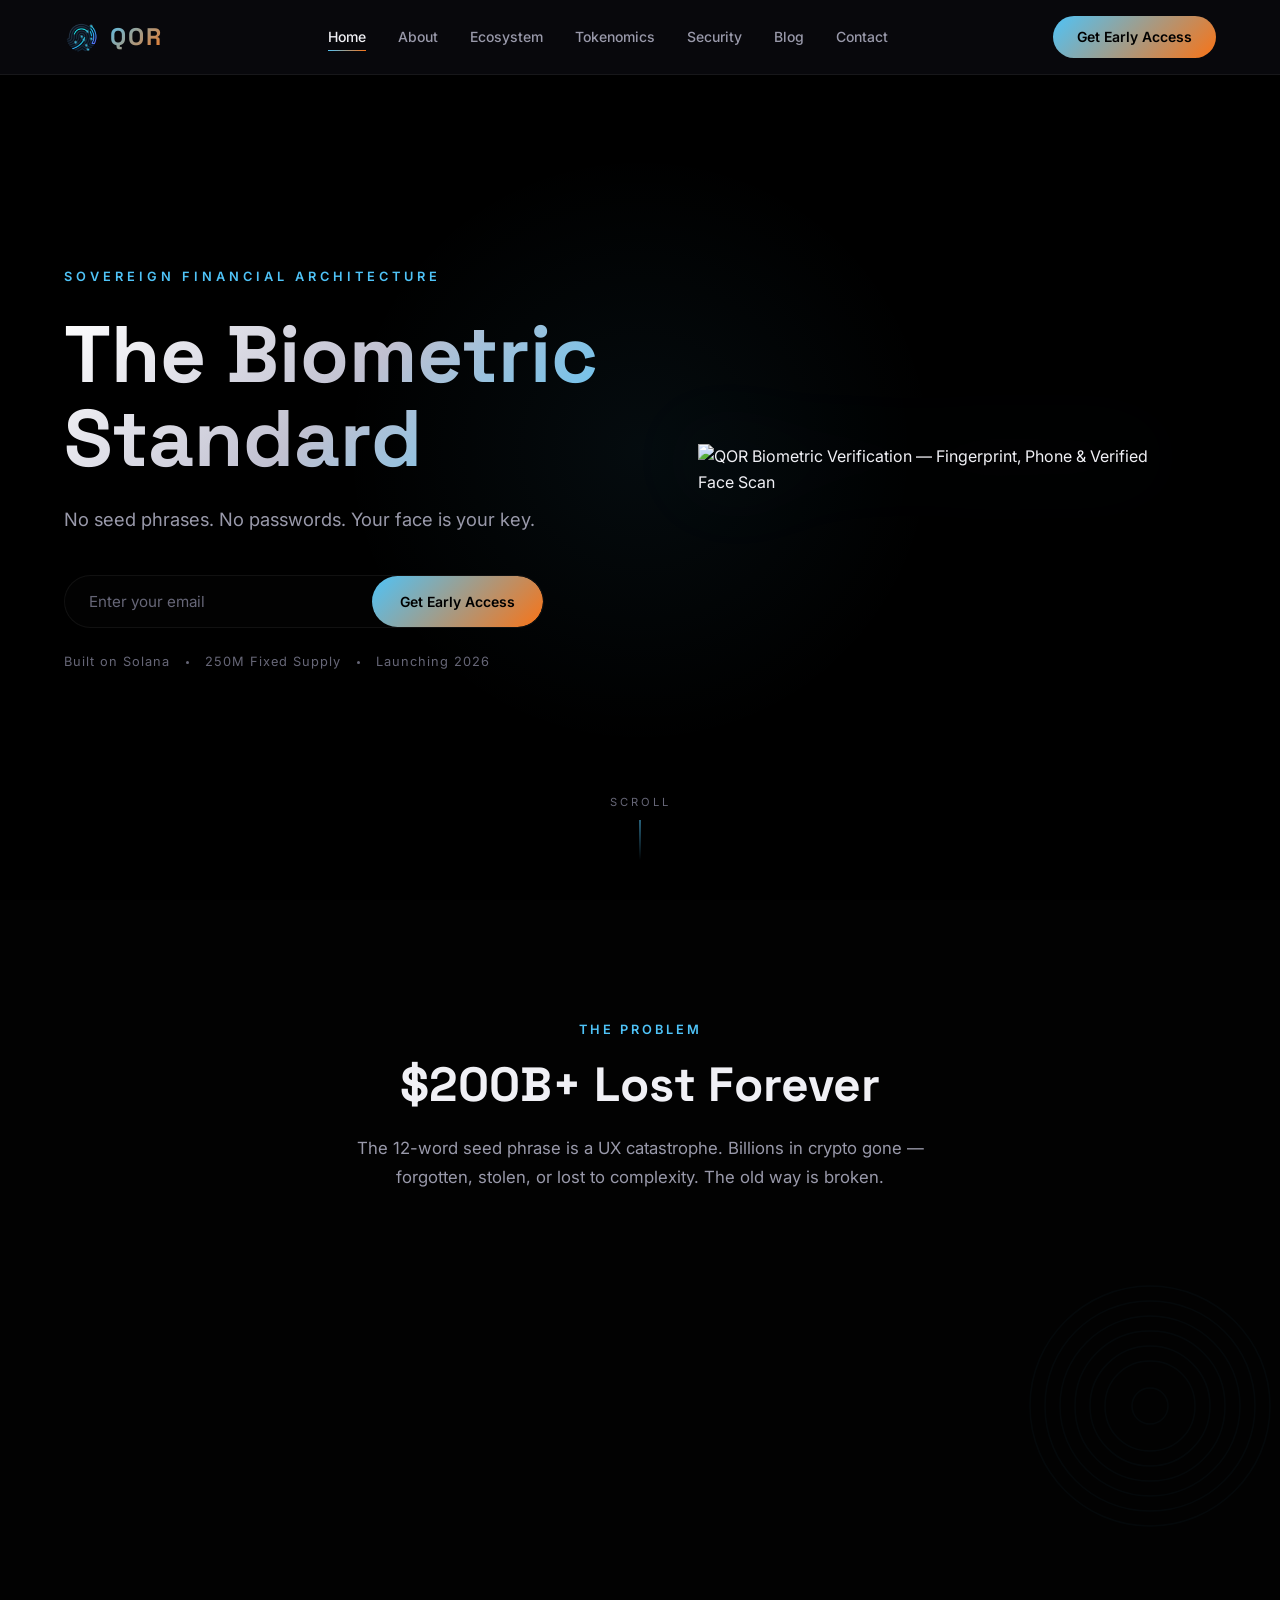
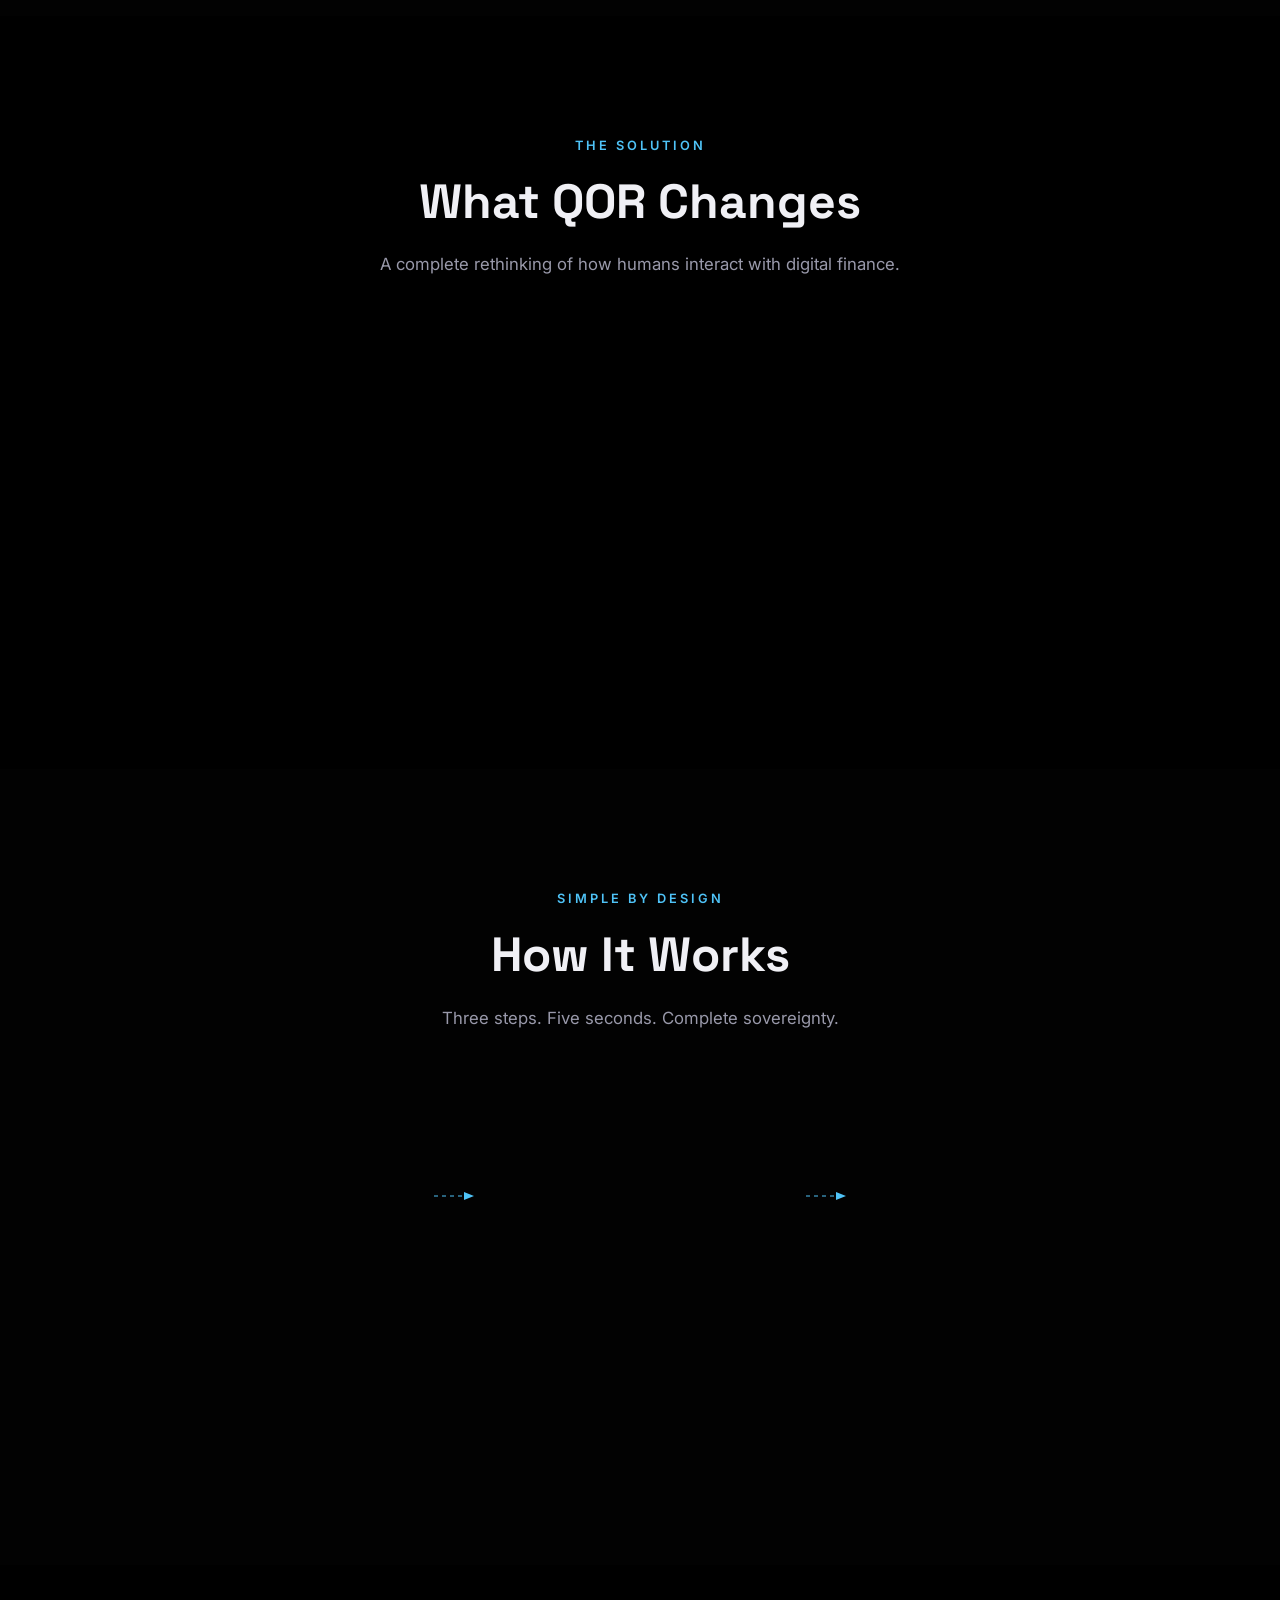
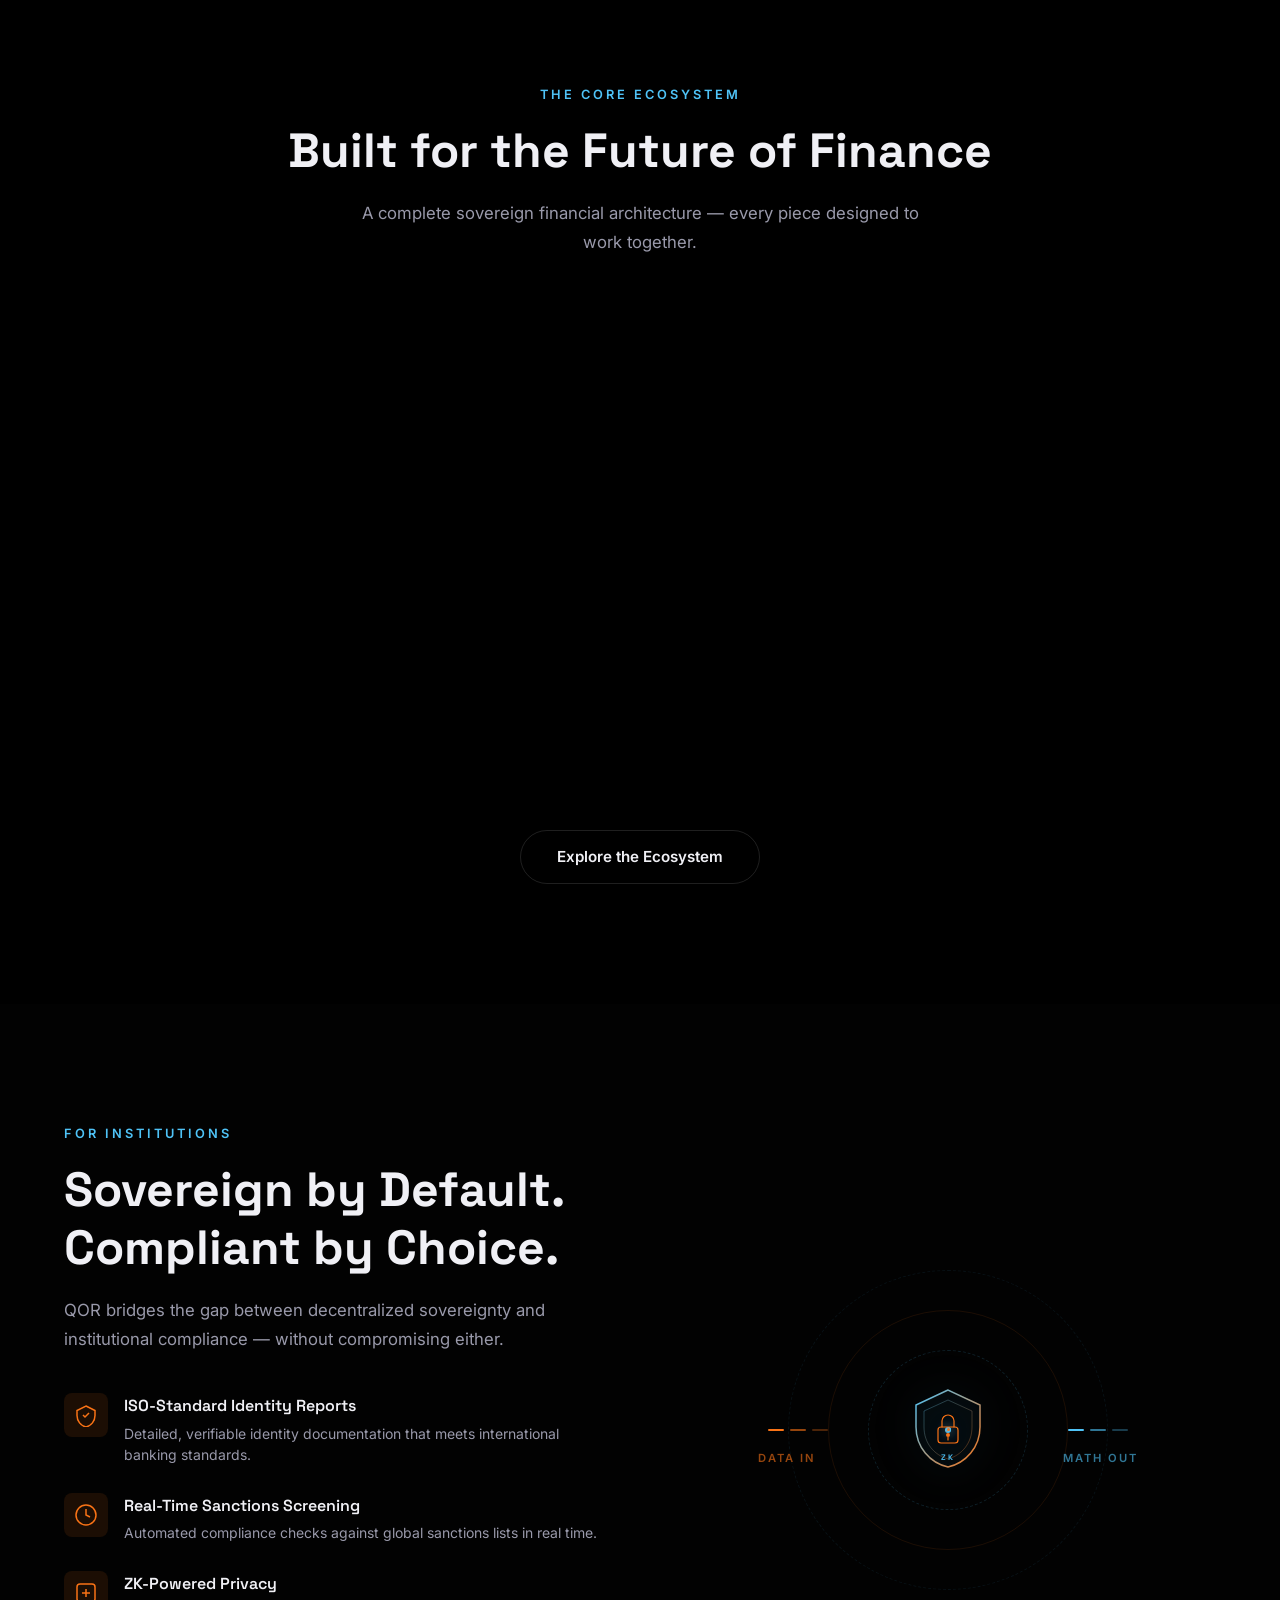
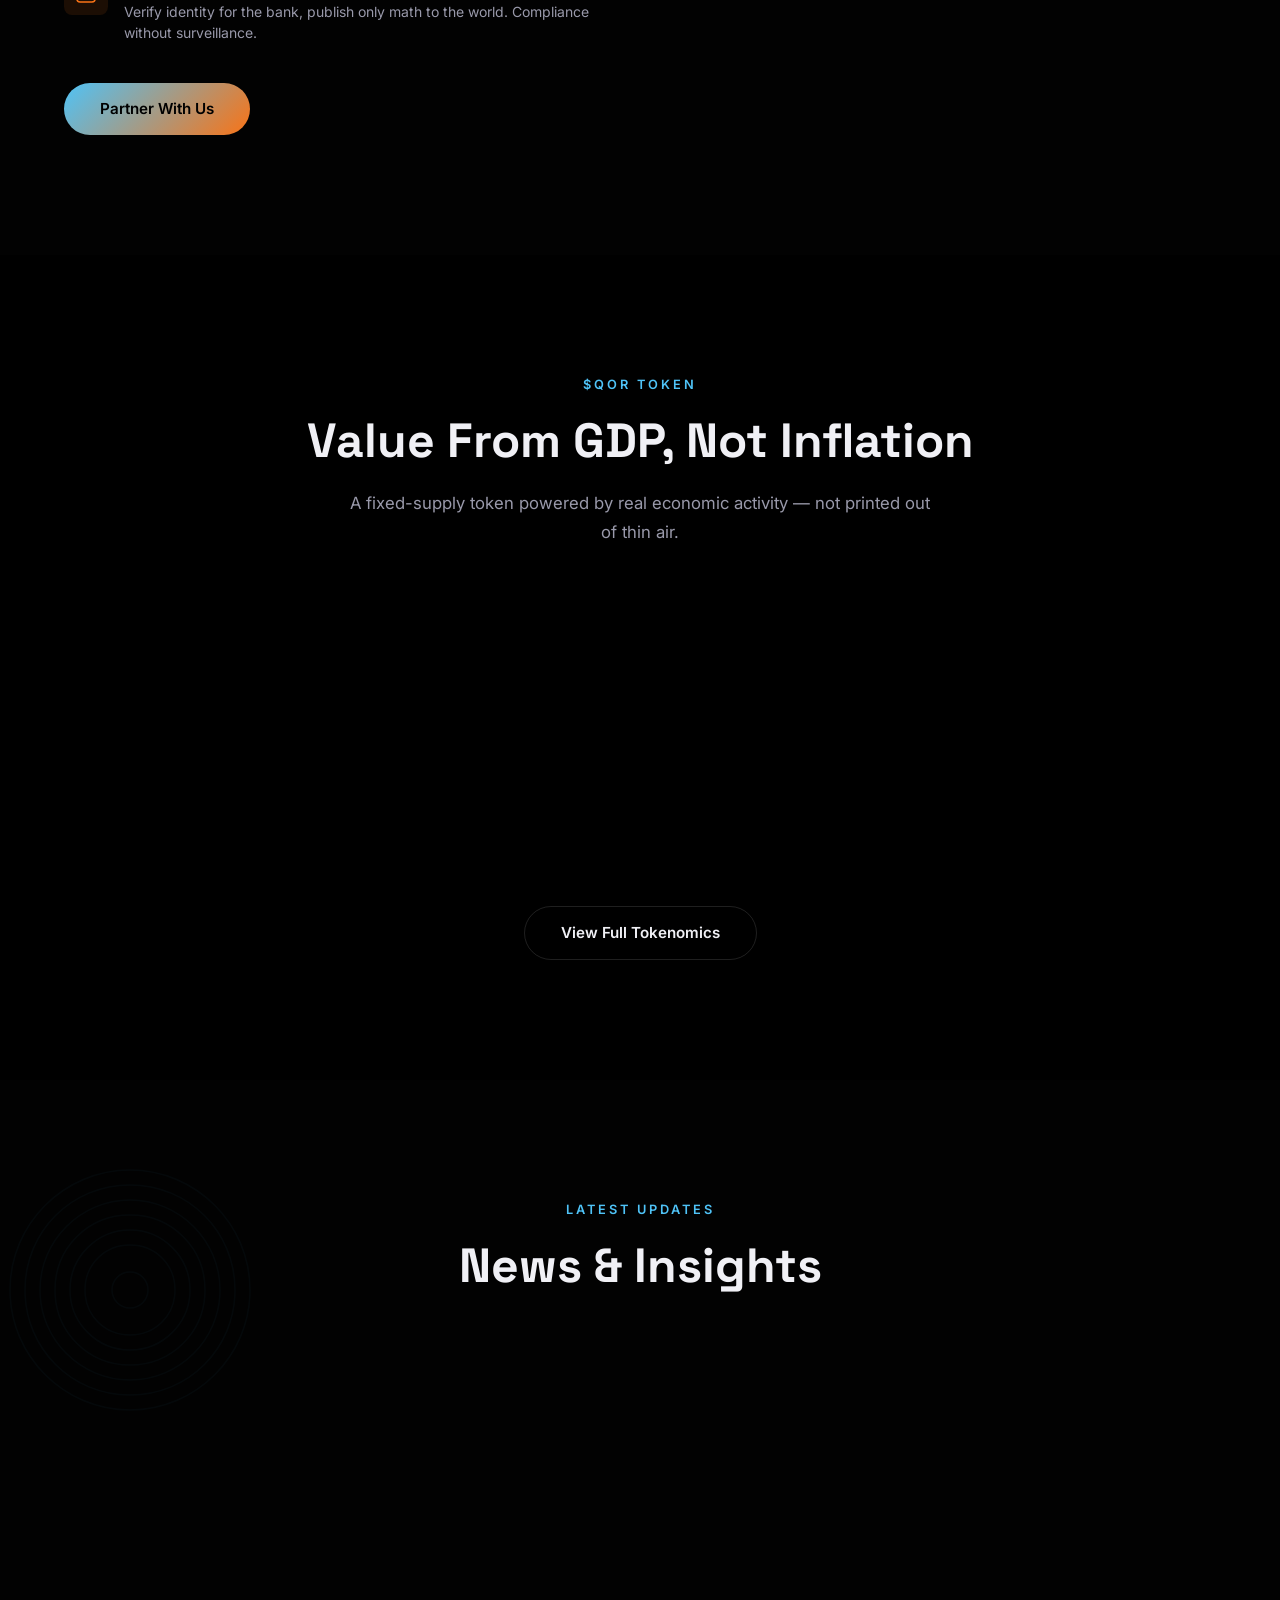
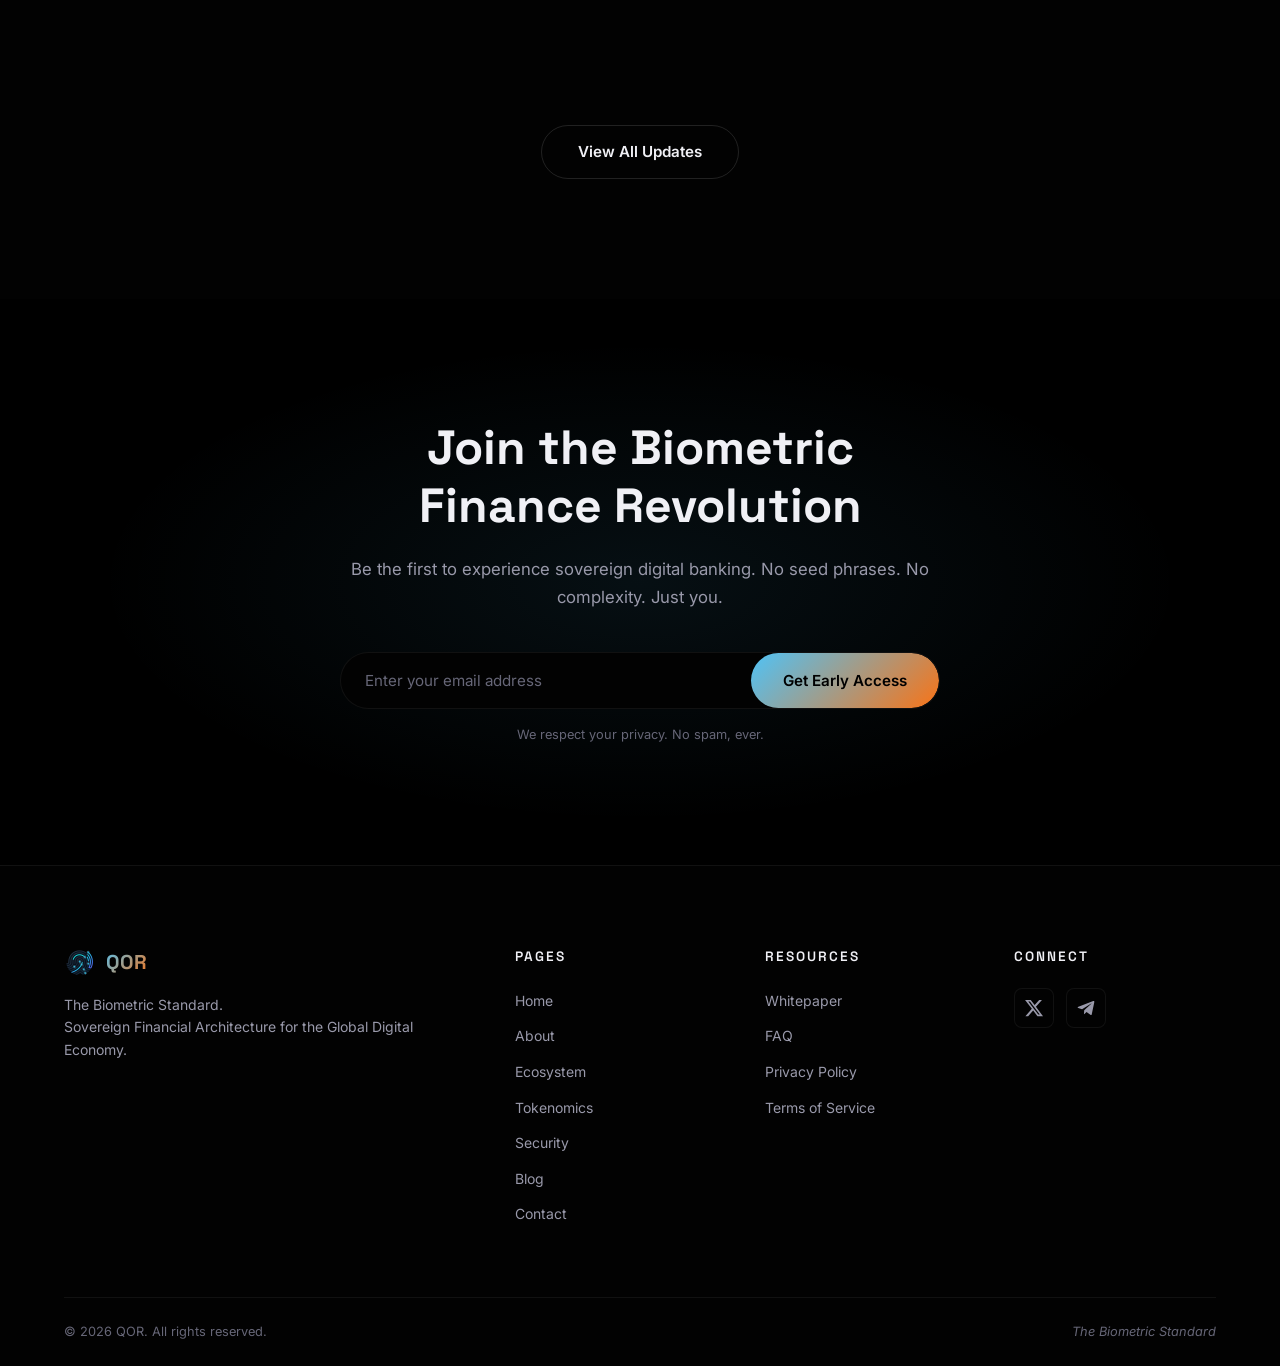
==== index.html @ 4ced00ff "Update branding: real logo, fingerprint accents, social links, whitepaper - Replace SVG logo with ac" ====
<!DOCTYPE html>
<html lang="en">
<head>
  <meta charset="UTF-8">
  <meta name="viewport" content="width=device-width, initial-scale=1.0">
  <title>QOR — The Biometric Standard</title>
  <link rel="stylesheet" href="css/styles.css">
  <link rel="preconnect" href="https://fonts.googleapis.com">
  <link rel="preconnect" href="https://fonts.gstatic.com" crossorigin>
  <link href="https://fonts.googleapis.com/css2?family=Inter:wght@300;400;500;600;700;800&family=Space+Grotesk:wght@400;500;600;700&display=swap" rel="stylesheet">
</head>
<body>

  <!-- ===== NAVBAR ===== -->
  <nav class="navbar" id="navbar">
    <div class="nav-container">
      <a href="index.html" class="nav-logo">
        <img src="assets/images/qor-logo.png" alt="QOR" class="logo-img">
        <span class="logo-text">QOR</span>
      </a>

      <ul class="nav-links" id="navLinks">
        <li><a href="index.html" class="active">Home</a></li>
        <li><a href="about.html">About</a></li>
        <li><a href="ecosystem.html">Ecosystem</a></li>
        <li><a href="tokenomics.html">Tokenomics</a></li>
        <li><a href="security.html">Security</a></li>
        <li><a href="blog.html">Blog</a></li>
        <li><a href="contact.html">Contact</a></li>
      </ul>

      <a href="#waitlist" class="nav-cta">Get Early Access</a>

      <button class="hamburger" id="hamburger" aria-label="Toggle menu">
        <span></span>
        <span></span>
        <span></span>
      </button>
    </div>
  </nav>

  <!-- ===== MOBILE MENU ===== -->
  <div class="mobile-menu" id="mobileMenu">
    <ul class="mobile-links">
      <li><a href="index.html" class="active">Home</a></li>
      <li><a href="about.html">About</a></li>
      <li><a href="ecosystem.html">Ecosystem</a></li>
      <li><a href="tokenomics.html">Tokenomics</a></li>
      <li><a href="security.html">Security</a></li>
      <li><a href="blog.html">Blog</a></li>
      <li><a href="contact.html">Contact</a></li>
    </ul>
    <a href="#waitlist" class="nav-cta mobile-cta">Get Early Access</a>
  </div>


  <!-- ===== SECTION 1: HERO ===== -->
  <section class="hero" id="hero">
    <canvas id="heroCanvas"></canvas>
    <div class="hero-split">
      <div class="hero-content">
        <p class="hero-tag">Sovereign Financial Architecture</p>
        <h1 class="hero-title">The Biometric<br>Standard</h1>
        <p class="hero-sub">No seed phrases. No passwords. Your face is your key.</p>
        <form class="hero-form" id="heroForm">
          <input type="email" placeholder="Enter your email" required>
          <button type="submit">Get Early Access</button>
        </form>
        <div class="hero-trust">
          <span>Built on Solana</span>
          <span class="dot"></span>
          <span>250M Fixed Supply</span>
          <span class="dot"></span>
          <span>Launching 2026</span>
        </div>
      </div>
      <div class="hero-phone">
        <img src="assets/images/hero-biometric.png" alt="QOR Biometric Verification — Fingerprint, Phone & Verified Face Scan">
      </div>
    </div>
    <div class="hero-scroll">
      <span>Scroll</span>
      <div class="scroll-line"></div>
    </div>
  </section>


  <!-- ===== SECTION 2: THE PROBLEM ===== -->
  <section class="section problem" id="problem">
    <div class="container" style="position: relative;">
      <svg class="fingerprint-watermark" viewBox="0 0 200 200" fill="none" xmlns="http://www.w3.org/2000/svg">
  <path d="M100 20c-44 0-80 36-80 80s36 80 80 80 80-36 80-80-36-80-80-80zm0 10c39 0 70 31 70 70s-31 70-70 70-70-31-70-70 31-70 70-70z" stroke="#4FC3F7" stroke-width="1"/>
  <path d="M100 40c-33 0-60 27-60 60s27 60 60 60 60-27 60-60-27-60-60-60zm0 10c28 0 50 22 50 50s-22 50-50 50-50-22-50-50 22-50 50-50z" stroke="#4FC3F7" stroke-width="1"/>
  <path d="M100 60c-22 0-40 18-40 40s18 40 40 40 40-18 40-40-18-40-40-40zm0 10c17 0 30 13 30 30s-13 30-30 30-30-13-30-30 13-30 30-30z" stroke="#4FC3F7" stroke-width="1"/>
  <circle cx="100" cy="100" r="12" stroke="#4FC3F7" stroke-width="1"/>
</svg>
      <p class="section-tag">The Problem</p>
      <h2 class="section-title">$200B+ Lost Forever</h2>
      <p class="section-sub">The 12-word seed phrase is a UX catastrophe. Billions in crypto gone — forgotten, stolen, or lost to complexity. The old way is broken.</p>

      <div class="stats-grid">
        <div class="stat-card" data-aos>
          <div class="stat-number">24%</div>
          <div class="stat-label">of all BTC circulation<br>permanently lost</div>
        </div>
        <div class="stat-card" data-aos>
          <div class="stat-number">87%</div>
          <div class="stat-label">of users fear<br>self-custody</div>
        </div>
        <div class="stat-card" data-aos>
          <div class="stat-icon-wrap">
            <svg viewBox="0 0 64 64" width="56" height="56" fill="none">
              <rect x="8" y="4" width="48" height="56" rx="8" stroke="#F97316" stroke-width="1.2" opacity="0.6"/>
              <path d="M20 20h24M20 28h18M20 36h22M20 44h16" stroke="#F97316" stroke-width="1" stroke-linecap="round" opacity="0.4"/>
              <line x1="32" y1="4" x2="32" y2="60" stroke="#F97316" stroke-width="0.5" stroke-dasharray="2 3" opacity="0.3"/>
              <path d="M16 52l10-10 8 6 14-16" stroke="#F97316" stroke-width="1.5" stroke-linecap="round" stroke-linejoin="round" opacity="0.7"/>
            </svg>
          </div>
          <div class="stat-label">Medieval security<br>on space-age layers</div>
        </div>
      </div>
    </div>
  </section>


  <!-- ===== SECTION 3: THE SOLUTION ===== -->
  <section class="section solution" id="solution">
    <div class="container">
      <p class="section-tag">The Solution</p>
      <h2 class="section-title">What QOR Changes</h2>
      <p class="section-sub">A complete rethinking of how humans interact with digital finance.</p>

      <div class="features-grid">
        <div class="feature-card" data-aos>
          <div class="feature-icon">
            <svg viewBox="0 0 80 80" width="64" height="64" fill="none">
              <!-- Phone outline -->
              <rect x="20" y="6" width="40" height="68" rx="8" stroke="#4FC3F7" stroke-width="1.2"/>
              <!-- Face scan circle -->
              <circle cx="40" cy="34" r="12" stroke="#F97316" stroke-width="1.2" stroke-dasharray="4 3"/>
              <!-- Scan lines -->
              <line x1="28" y1="34" x2="24" y2="34" stroke="#4FC3F7" stroke-width="0.8" opacity="0.5"/>
              <line x1="56" y1="34" x2="52" y2="34" stroke="#4FC3F7" stroke-width="0.8" opacity="0.5"/>
              <line x1="40" y1="22" x2="40" y2="18" stroke="#4FC3F7" stroke-width="0.8" opacity="0.5"/>
              <line x1="40" y1="50" x2="40" y2="46" stroke="#4FC3F7" stroke-width="0.8" opacity="0.5"/>
              <!-- Checkmark -->
              <path d="M34 56l4 4 8-8" stroke="#F97316" stroke-width="1.5" stroke-linecap="round" stroke-linejoin="round"/>
            </svg>
          </div>
          <h3>5-Second Onboarding</h3>
          <p>Scan your face, wallet created. No seed phrase, no passwords, no complexity. Just you.</p>
        </div>

        <div class="feature-card" data-aos>
          <div class="feature-icon">
            <svg viewBox="0 0 80 80" width="64" height="64" fill="none">
              <!-- Session block -->
              <rect x="8" y="24" width="24" height="32" rx="4" stroke="#4FC3F7" stroke-width="1.2"/>
              <!-- Face in block -->
              <circle cx="20" cy="36" r="5" stroke="#F97316" stroke-width="1"/>
              <path d="M14 48c0-3.3 2.7-6 6-6s6 2.7 6 6" stroke="#F97316" stroke-width="1"/>
              <!-- Arrow flow -->
              <path d="M36 40h8" stroke="#4FC3F7" stroke-width="1" stroke-dasharray="2 2"/>
              <polygon points="44,37 50,40 44,43" fill="#4FC3F7" opacity="0.7"/>
              <!-- Multiple transaction blocks -->
              <rect x="52" y="18" width="20" height="12" rx="3" stroke="#4FC3F7" stroke-width="0.8" opacity="0.5"/>
              <rect x="52" y="34" width="20" height="12" rx="3" stroke="#4FC3F7" stroke-width="0.8" opacity="0.7"/>
              <rect x="52" y="50" width="20" height="12" rx="3" stroke="#4FC3F7" stroke-width="0.8" opacity="0.5"/>
              <path d="M56 40l3 3 5-5" stroke="#F97316" stroke-width="1.2" stroke-linecap="round" opacity="0.8"/>
            </svg>
          </div>
          <h3>Invisible Transactions</h3>
          <p>Gasless, instant, seamless. One biometric scan opens a session — no repeated prompts, no friction.</p>
        </div>

        <div class="feature-card" data-aos>
          <div class="feature-icon">
            <svg viewBox="0 0 80 80" width="64" height="64" fill="none">
              <!-- Vault door -->
              <rect x="14" y="14" width="52" height="52" rx="6" stroke="#4FC3F7" stroke-width="1.2"/>
              <!-- Inner vault circle -->
              <circle cx="40" cy="40" r="18" stroke="#F97316" stroke-width="1" opacity="0.6"/>
              <circle cx="40" cy="40" r="12" stroke="#F97316" stroke-width="0.8" opacity="0.4"/>
              <!-- Lock mechanism -->
              <line x1="40" y1="22" x2="40" y2="28" stroke="#4FC3F7" stroke-width="1" stroke-linecap="round"/>
              <line x1="40" y1="52" x2="40" y2="58" stroke="#4FC3F7" stroke-width="1" stroke-linecap="round"/>
              <line x1="22" y1="40" x2="28" y2="40" stroke="#4FC3F7" stroke-width="1" stroke-linecap="round"/>
              <line x1="52" y1="40" x2="58" y2="40" stroke="#4FC3F7" stroke-width="1" stroke-linecap="round"/>
              <!-- Shield in center -->
              <path d="M40 32l8 4v5c0 4-3 7-8 8-5-1-8-4-8-8v-5l8-4z" stroke="#F97316" stroke-width="1.2" fill="none"/>
              <path d="M37 40l2 2 4-4" stroke="#F97316" stroke-width="1" stroke-linecap="round" stroke-linejoin="round"/>
            </svg>
          </div>
          <h3>Real Security</h3>
          <p>Hardware-level encryption in your device's Secure Enclave. Vault mode, duress protection, dead man's switch.</p>
        </div>
      </div>
    </div>
  </section>


  <!-- ===== SECTION 4: HOW IT WORKS ===== -->
  <section class="section how-it-works" id="how-it-works">
    <div class="container">
      <p class="section-tag">Simple by Design</p>
      <h2 class="section-title">How It Works</h2>
      <p class="section-sub">Three steps. Five seconds. Complete sovereignty.</p>

      <div class="steps-grid">
        <div class="step-card" data-aos>
          <div class="step-number">01</div>
          <div class="step-icon">
            <svg viewBox="0 0 64 64" width="64" height="64" fill="none">
              <rect x="8" y="4" width="48" height="56" rx="8" stroke="#4FC3F7" stroke-width="1.5"/>
              <circle cx="32" cy="28" r="10" stroke="#F97316" stroke-width="1.5"/>
              <path d="M24 40c0-4.418 3.582-8 8-8s8 3.582 8 8" stroke="#F97316" stroke-width="1.5"/>
              <line x1="32" y1="52" x2="32" y2="52" stroke="#4FC3F7" stroke-width="4" stroke-linecap="round"/>
            </svg>
          </div>
          <h3>Scan Your Face</h3>
          <p>Open the app and scan with Face ID or Touch ID. Your biometrics stay on your device — never uploaded, never shared.</p>
        </div>

        <div class="step-connector">
          <svg viewBox="0 0 40 8" width="40" height="8">
            <line x1="0" y1="4" x2="30" y2="4" stroke="#4FC3F7" stroke-width="1" stroke-dasharray="4 4"/>
            <polygon points="30,0 40,4 30,8" fill="#4FC3F7"/>
          </svg>
        </div>

        <div class="step-card" data-aos>
          <div class="step-number">02</div>
          <div class="step-icon">
            <svg viewBox="0 0 64 64" width="64" height="64" fill="none">
              <rect x="12" y="8" width="40" height="48" rx="6" stroke="#4FC3F7" stroke-width="1.5"/>
              <path d="M22 24h20M22 32h14M22 40h18" stroke="#F97316" stroke-width="1.5" stroke-linecap="round"/>
              <circle cx="16" cy="12" r="2" fill="#4FC3F7"/>
            </svg>
          </div>
          <h3>Wallet Created</h3>
          <p>A real Solana wallet is generated instantly, secured inside your device's Secure Enclave hardware chip.</p>
        </div>

        <div class="step-connector">
          <svg viewBox="0 0 40 8" width="40" height="8">
            <line x1="0" y1="4" x2="30" y2="4" stroke="#4FC3F7" stroke-width="1" stroke-dasharray="4 4"/>
            <polygon points="30,0 40,4 30,8" fill="#4FC3F7"/>
          </svg>
        </div>

        <div class="step-card" data-aos>
          <div class="step-number">03</div>
          <div class="step-icon">
            <svg viewBox="0 0 64 64" width="64" height="64" fill="none">
              <circle cx="32" cy="32" r="24" stroke="#4FC3F7" stroke-width="1.5"/>
              <path d="M20 32l8 8 16-16" stroke="#F97316" stroke-width="2" stroke-linecap="round" stroke-linejoin="round"/>
            </svg>
          </div>
          <h3>You're In</h3>
          <p>Send, receive, stake, and trade — all authenticated with your biometrics. No passwords to remember. Ever.</p>
        </div>
      </div>
    </div>
  </section>


  <!-- ===== SECTION 5: ECOSYSTEM OVERVIEW ===== -->
  <section class="section ecosystem" id="ecosystem">
    <div class="container">
      <p class="section-tag">The Core Ecosystem</p>
      <h2 class="section-title">Built for the Future of Finance</h2>
      <p class="section-sub">A complete sovereign financial architecture — every piece designed to work together.</p>

      <div class="eco-grid">
        <div class="eco-card" data-aos>
          <div class="eco-icon">
            <svg viewBox="0 0 40 40" width="40" height="40" fill="none">
              <circle cx="20" cy="14" r="6" stroke="#4FC3F7" stroke-width="1.5"/>
              <path d="M10 34c0-5.523 4.477-10 10-10s10 4.477 10 10" stroke="#4FC3F7" stroke-width="1.5"/>
              <path d="M28 16l4-4m0 0l4 4m-4-4v8" stroke="#F97316" stroke-width="1.5" stroke-linecap="round"/>
            </svg>
          </div>
          <h3>Biometric Wallet</h3>
          <p>Your face is your key. Hardware-secured, no seed phrases, instant access.</p>
        </div>

        <div class="eco-card" data-aos>
          <div class="eco-icon">
            <svg viewBox="0 0 40 40" width="40" height="40" fill="none">
              <path d="M8 20h24M20 8v24" stroke="#4FC3F7" stroke-width="1.5" stroke-linecap="round"/>
              <circle cx="8" cy="20" r="4" stroke="#F97316" stroke-width="1.5"/>
              <circle cx="32" cy="20" r="4" stroke="#F97316" stroke-width="1.5"/>
              <circle cx="20" cy="8" r="4" stroke="#F97316" stroke-width="1.5"/>
              <circle cx="20" cy="32" r="4" stroke="#F97316" stroke-width="1.5"/>
            </svg>
          </div>
          <h3>P2P Marketplace</h3>
          <p>Trade directly with others. No middleman, no centralized exchange needed.</p>
        </div>

        <div class="eco-card" data-aos>
          <div class="eco-icon">
            <svg viewBox="0 0 40 40" width="40" height="40" fill="none">
              <circle cx="20" cy="20" r="14" stroke="#4FC3F7" stroke-width="1.5"/>
              <path d="M20 12v8l6 4" stroke="#F97316" stroke-width="1.5" stroke-linecap="round"/>
            </svg>
          </div>
          <h3>Staking & Rewards</h3>
          <p>Real yield from merchant fees, not inflation. Stake $QOR and earn.</p>
        </div>

        <div class="eco-card" data-aos>
          <div class="eco-icon">
            <svg viewBox="0 0 40 40" width="40" height="40" fill="none">
              <rect x="6" y="6" width="28" height="28" rx="4" stroke="#4FC3F7" stroke-width="1.5"/>
              <path d="M14 14h12v12H14z" stroke="#F97316" stroke-width="1.5" stroke-dasharray="3 2"/>
              <path d="M18 20h4M20 18v4" stroke="#F97316" stroke-width="1.5" stroke-linecap="round"/>
            </svg>
          </div>
          <h3>ZK Compliance</h3>
          <p>Verify identity for institutions. Publish only math to the blockchain. Privacy preserved.</p>
        </div>

        <div class="eco-card" data-aos>
          <div class="eco-icon">
            <svg viewBox="0 0 40 40" width="40" height="40" fill="none">
              <path d="M8 28l8-8 8 8 8-8" stroke="#4FC3F7" stroke-width="1.5" stroke-linecap="round" stroke-linejoin="round"/>
              <circle cx="8" cy="28" r="3" stroke="#F97316" stroke-width="1.5"/>
              <circle cx="32" cy="20" r="3" stroke="#F97316" stroke-width="1.5"/>
            </svg>
          </div>
          <h3>EVM Escape Hatch</h3>
          <p>Cross-chain access to Ethereum, Base, BSC, and beyond. Not locked into one chain.</p>
        </div>

        <div class="eco-card" data-aos>
          <div class="eco-icon">
            <svg viewBox="0 0 40 40" width="40" height="40" fill="none">
              <path d="M20 6v28M12 14l8-8 8 8M12 26l8 8 8-8" stroke="#4FC3F7" stroke-width="1.5" stroke-linecap="round" stroke-linejoin="round"/>
              <circle cx="20" cy="20" r="4" stroke="#F97316" stroke-width="1.5"/>
            </svg>
          </div>
          <h3>Bonding Network</h3>
          <p>Relayer nodes lock $QOR to operate. More volume, more demand, more security.</p>
        </div>
      </div>

      <div class="section-cta">
        <a href="ecosystem.html" class="btn-secondary">Explore the Ecosystem</a>
      </div>
    </div>
  </section>


  <!-- ===== SECTION 6: FOR INSTITUTIONS ===== -->
  <section class="section institutions" id="institutions">
    <div class="container">
      <div class="inst-wrapper">
        <div class="inst-content">
          <p class="section-tag">For Institutions</p>
          <h2 class="section-title">Sovereign by Default.<br>Compliant by Choice.</h2>
          <p class="section-sub">QOR bridges the gap between decentralized sovereignty and institutional compliance — without compromising either.</p>

          <div class="inst-points">
            <div class="inst-point">
              <div class="inst-icon">
                <svg viewBox="0 0 24 24" width="24" height="24" fill="none" stroke="#F97316" stroke-width="1.5">
                  <path d="M9 12l2 2 4-4"/>
                  <path d="M12 3l9 4.5v5c0 5.5-3.8 10.3-9 11.5-5.2-1.2-9-6-9-11.5v-5L12 3z"/>
                </svg>
              </div>
              <div>
                <h4>ISO-Standard Identity Reports</h4>
                <p>Detailed, verifiable identity documentation that meets international banking standards.</p>
              </div>
            </div>

            <div class="inst-point">
              <div class="inst-icon">
                <svg viewBox="0 0 24 24" width="24" height="24" fill="none" stroke="#F97316" stroke-width="1.5">
                  <circle cx="12" cy="12" r="10"/>
                  <path d="M12 6v6l4 2"/>
                </svg>
              </div>
              <div>
                <h4>Real-Time Sanctions Screening</h4>
                <p>Automated compliance checks against global sanctions lists in real time.</p>
              </div>
            </div>

            <div class="inst-point">
              <div class="inst-icon">
                <svg viewBox="0 0 24 24" width="24" height="24" fill="none" stroke="#F97316" stroke-width="1.5">
                  <rect x="3" y="3" width="18" height="18" rx="3"/>
                  <path d="M8 12h8M12 8v8"/>
                </svg>
              </div>
              <div>
                <h4>ZK-Powered Privacy</h4>
                <p>Verify identity for the bank, publish only math to the world. Compliance without surveillance.</p>
              </div>
            </div>
          </div>

          <a href="contact.html" class="btn-primary">Partner With Us</a>
        </div>

        <div class="inst-visual">
          <div class="inst-shield-wrap">
            <!-- Animated rings -->
            <div class="shield-ring shield-ring-1"></div>
            <div class="shield-ring shield-ring-2"></div>
            <div class="shield-ring shield-ring-3"></div>
            <!-- Orbiting particles -->
            <div class="shield-particle p1"></div>
            <div class="shield-particle p2"></div>
            <div class="shield-particle p3"></div>
            <div class="shield-particle p4"></div>
            <!-- Center shield -->
            <div class="shield-core">
              <svg viewBox="0 0 80 90" width="80" height="90" fill="none" class="shield-icon">
                <path d="M40 5L8 20v22c0 20 14 36 32 40 18-4 32-20 32-40V20L40 5z"
                  stroke="url(#shieldGrad)" stroke-width="1.5" fill="rgba(79,195,247,0.03)"/>
                <path d="M40 15L16 26v16c0 16 10 28 24 32 14-4 24-16 24-32V26L40 15z"
                  stroke="url(#shieldGrad)" stroke-width="0.8" fill="none" opacity="0.4"/>
                <!-- Lock icon -->
                <rect x="30" y="42" width="20" height="16" rx="3" stroke="#F97316" stroke-width="1.2"/>
                <path d="M34 42v-6a6 6 0 0 1 12 0v6" stroke="#F97316" stroke-width="1.2" stroke-linecap="round"/>
                <circle cx="40" cy="50" r="2" fill="#F97316"/>
                <line x1="40" y1="52" x2="40" y2="55" stroke="#F97316" stroke-width="1.2" stroke-linecap="round"/>
                <!-- ZK text -->
                <text x="40" y="75" text-anchor="middle" fill="#4FC3F7" font-size="8" font-weight="600" font-family="Space Grotesk, sans-serif" letter-spacing="2">ZK</text>
                <defs>
                  <linearGradient id="shieldGrad" x1="0%" y1="0%" x2="100%" y2="100%">
                    <stop offset="0%" stop-color="#4FC3F7"/>
                    <stop offset="100%" stop-color="#F97316"/>
                  </linearGradient>
                </defs>
              </svg>
            </div>
            <!-- Data flow lines -->
            <div class="data-stream stream-in">
              <span></span><span></span><span></span>
            </div>
            <div class="data-stream stream-out">
              <span></span><span></span><span></span>
            </div>
            <!-- Labels -->
            <div class="shield-label label-in">Data In</div>
            <div class="shield-label label-out">Math Out</div>
          </div>
        </div>
      </div>
    </div>
  </section>


  <!-- ===== SECTION 7: TOKENOMICS PREVIEW ===== -->
  <section class="section tokenomics-preview" id="tokenomics">
    <div class="container">
      <p class="section-tag">$QOR Token</p>
      <h2 class="section-title">Value From GDP, Not Inflation</h2>
      <p class="section-sub">A fixed-supply token powered by real economic activity — not printed out of thin air.</p>

      <div class="token-stats">
        <div class="token-stat" data-aos>
          <div class="token-value">250M</div>
          <div class="token-label">Fixed Supply</div>
          <p>No more tokens will ever be created. Scarcity by design.</p>
        </div>

        <div class="token-stat" data-aos>
          <div class="token-value">1%</div>
          <div class="token-label">Merchant Fees</div>
          <p>Processing fees fund automatic buyback & burn. Volume drives value.</p>
        </div>

        <div class="token-stat" data-aos>
          <div class="token-value">20%</div>
          <div class="token-label">Bonded by Nodes</div>
          <p>Infrastructure providers permanently lock tokens. Aligned incentives.</p>
        </div>

        <div class="token-stat" data-aos>
          <div class="token-value icon-value">
            <svg viewBox="0 0 32 32" width="32" height="32" fill="none">
              <path d="M16 4l12 6v8c0 7-5 13-12 14C9 31 4 25 4 18v-8l12-6z" stroke="#F97316" stroke-width="1.5"/>
              <path d="M12 16l3 3 6-6" stroke="#4FC3F7" stroke-width="2" stroke-linecap="round"/>
            </svg>
          </div>
          <div class="token-label">Real Yield</div>
          <p>Staking rewards come from merchant revenue, not token inflation.</p>
        </div>
      </div>

      <div class="section-cta">
        <a href="tokenomics.html" class="btn-secondary">View Full Tokenomics</a>
      </div>
    </div>
  </section>


  <!-- ===== SECTION 8: LATEST NEWS ===== -->
  <section class="section news" id="news">
    <div class="container" style="position: relative;">
      <svg class="fingerprint-watermark fingerprint-watermark-left" viewBox="0 0 200 200" fill="none" xmlns="http://www.w3.org/2000/svg">
  <path d="M100 20c-44 0-80 36-80 80s36 80 80 80 80-36 80-80-36-80-80-80zm0 10c39 0 70 31 70 70s-31 70-70 70-70-31-70-70 31-70 70-70z" stroke="#4FC3F7" stroke-width="1"/>
  <path d="M100 40c-33 0-60 27-60 60s27 60 60 60 60-27 60-60-27-60-60-60zm0 10c28 0 50 22 50 50s-22 50-50 50-50-22-50-50 22-50 50-50z" stroke="#4FC3F7" stroke-width="1"/>
  <path d="M100 60c-22 0-40 18-40 40s18 40 40 40 40-18 40-40-18-40-40-40zm0 10c17 0 30 13 30 30s-13 30-30 30-30-13-30-30 13-30 30-30z" stroke="#4FC3F7" stroke-width="1"/>
  <circle cx="100" cy="100" r="12" stroke="#4FC3F7" stroke-width="1"/>
</svg>
      <p class="section-tag">Latest Updates</p>
      <h2 class="section-title">News & Insights</h2>

      <div class="news-grid">
        <article class="news-card" data-aos>
          <div class="news-img news-img-1">
            <svg viewBox="0 0 80 80" width="48" height="48" fill="none" class="news-icon">
              <circle cx="40" cy="30" r="14" stroke="#4FC3F7" stroke-width="1" stroke-dasharray="3 2"/>
              <circle cx="40" cy="30" r="8" stroke="#F97316" stroke-width="1"/>
              <circle cx="40" cy="30" r="2" fill="#F97316"/>
              <path d="M20 65c0-11 9-20 20-20s20 9 20 20" stroke="#4FC3F7" stroke-width="1" opacity="0.5"/>
            </svg>
          </div>
          <div class="news-body">
            <span class="news-date">Coming Soon</span>
            <h3>The End of Seed Phrases</h3>
            <p>Why biometric authentication is the future of crypto security and what it means for everyday users.</p>
          </div>
        </article>

        <article class="news-card" data-aos>
          <div class="news-img news-img-2">
            <svg viewBox="0 0 80 80" width="48" height="48" fill="none" class="news-icon">
              <rect x="10" y="10" width="60" height="60" rx="8" stroke="#4FC3F7" stroke-width="1"/>
              <path d="M25 50l10-15 10 10 15-20" stroke="#F97316" stroke-width="1.5" stroke-linecap="round" stroke-linejoin="round"/>
              <circle cx="25" cy="50" r="2" fill="#F97316"/>
              <circle cx="60" cy="25" r="2" fill="#F97316"/>
            </svg>
          </div>
          <div class="news-body">
            <span class="news-date">Coming Soon</span>
            <h3>SIMD-0075: A Game Changer</h3>
            <p>How Solana's native biometric signature verification opens the door for QOR's architecture.</p>
          </div>
        </article>

        <article class="news-card" data-aos>
          <div class="news-img news-img-3">
            <svg viewBox="0 0 80 80" width="48" height="48" fill="none" class="news-icon">
              <path d="M40 10L12 24v16c0 18 12 30 28 32 16-2 28-14 28-32V24L40 10z" stroke="#4FC3F7" stroke-width="1"/>
              <path d="M30 42l7 7 13-13" stroke="#F97316" stroke-width="1.5" stroke-linecap="round" stroke-linejoin="round"/>
            </svg>
          </div>
          <div class="news-body">
            <span class="news-date">Coming Soon</span>
            <h3>Compliance Without Surveillance</h3>
            <p>How zero-knowledge proofs allow institutions to verify identity without exposing user data.</p>
          </div>
        </article>
      </div>

      <div class="section-cta">
        <a href="blog.html" class="btn-secondary">View All Updates</a>
      </div>
    </div>
  </section>


  <!-- ===== SECTION 9: WAITLIST CTA ===== -->
  <section class="section waitlist" id="waitlist">
    <div class="container">
      <div class="waitlist-content">
        <h2 class="waitlist-title">Join the Biometric<br>Finance Revolution</h2>
        <p class="waitlist-sub">Be the first to experience sovereign digital banking. No seed phrases. No complexity. Just you.</p>
        <form class="waitlist-form" id="waitlistForm">
          <input type="email" placeholder="Enter your email address" required>
          <button type="submit">Get Early Access</button>
        </form>
        <p class="waitlist-note">We respect your privacy. No spam, ever.</p>
      </div>
    </div>
  </section>


  <!-- ===== FOOTER ===== -->
  <footer class="footer" id="footer">
    <div class="container">
      <div class="footer-grid">

        <div class="footer-col footer-brand">
          <a href="index.html" class="footer-logo">
            <img src="assets/images/qor-logo.png" alt="QOR" class="footer-logo-img">
            <span>QOR</span>
          </a>
          <p class="footer-tagline">The Biometric Standard.<br>Sovereign Financial Architecture for the Global Digital Economy.</p>
        </div>

        <div class="footer-col">
          <h4>Pages</h4>
          <ul>
            <li><a href="index.html">Home</a></li>
            <li><a href="about.html">About</a></li>
            <li><a href="ecosystem.html">Ecosystem</a></li>
            <li><a href="tokenomics.html">Tokenomics</a></li>
            <li><a href="security.html">Security</a></li>
            <li><a href="blog.html">Blog</a></li>
            <li><a href="contact.html">Contact</a></li>
          </ul>
        </div>

        <div class="footer-col">
          <h4>Resources</h4>
          <ul>
            <li><a href="Whitepaper QOR.pdf" target="_blank">Whitepaper</a></li>
            <li><a href="contact.html#faq">FAQ</a></li>
            <li><a href="#">Privacy Policy</a></li>
            <li><a href="#">Terms of Service</a></li>
          </ul>
        </div>

        <div class="footer-col">
          <h4>Connect</h4>
          <div class="social-links">
            <a href="https://x.com/QOR_network" aria-label="Twitter/X">
              <svg viewBox="0 0 24 24" width="20" height="20" fill="currentColor">
                <path d="M18.244 2.25h3.308l-7.227 8.26 8.502 11.24H16.17l-5.214-6.817L4.99 21.75H1.68l7.73-8.835L1.254 2.25H8.08l4.713 6.231zm-1.161 17.52h1.833L7.084 4.126H5.117z"/>
              </svg>
            </a>
            <a href="https://t.me/QOR_Networks" aria-label="Telegram">
              <svg viewBox="0 0 24 24" width="20" height="20" fill="currentColor">
                <path d="M20.665 3.717l-17.73 6.837c-1.21.486-1.203 1.161-.222 1.462l4.552 1.42 10.532-6.645c.498-.303.953-.14.579.192l-8.533 7.701h-.002l.002.001-.314 4.692c.46 0 .663-.211.921-.46l2.211-2.15 4.599 3.397c.848.467 1.457.227 1.668-.785l3.019-14.228c.309-1.239-.473-1.8-1.282-1.434z"/>
              </svg>
            </a>
          </div>
        </div>
      </div>

      <div class="footer-bottom">
        <p>&copy; 2026 QOR. All rights reserved.</p>
        <p class="footer-bottom-tagline">The Biometric Standard</p>
      </div>
    </div>
  </footer>


  <script src="js/script.js"></script>
</body>
</html>
---- css/styles.css ----
/* ===== RESET & BASE ===== */
*, *::before, *::after {
  margin: 0;
  padding: 0;
  box-sizing: border-box;
}

:root {
  --bg-primary: #000000;
  --bg-secondary: #020202;
  --bg-card: #020202;
  --bg-card-hover: #040404;
  --text-primary: #F0F0F5;
  --text-secondary: #9999AA;
  --text-muted: #666677;
  --accent-blue: #4FC3F7;
  --accent-orange: #F97316;
  --accent-blue-dim: rgba(79, 195, 247, 0.15);
  --accent-orange-dim: rgba(249, 115, 22, 0.1);
  --border: rgba(255, 255, 255, 0.06);
  --border-hover: rgba(255, 255, 255, 0.12);
  --gradient-main: linear-gradient(135deg, #4FC3F7, #F97316);
  --font-heading: 'Space Grotesk', sans-serif;
  --font-body: 'Inter', sans-serif;
  --max-width: 1200px;
  --section-padding: 120px 0;
  --radius: 12px;
  --radius-sm: 8px;
  --transition: 0.3s ease;
}

html {
  scroll-behavior: smooth;
  font-size: 16px;
}

body {
  font-family: var(--font-body);
  background: var(--bg-primary);
  color: var(--text-primary);
  line-height: 1.6;
  overflow-x: hidden;
  -webkit-font-smoothing: antialiased;
}

a {
  text-decoration: none;
  color: inherit;
  transition: color var(--transition);
}

ul {
  list-style: none;
}

img {
  max-width: 100%;
  display: block;
}

.container {
  max-width: var(--max-width);
  margin: 0 auto;
  padding: 0 24px;
}


/* ===== NAVBAR ===== */
.navbar {
  position: fixed;
  top: 0;
  left: 0;
  right: 0;
  z-index: 1000;
  padding: 16px 0;
  background: rgba(10, 10, 15, 0.8);
  backdrop-filter: blur(20px);
  -webkit-backdrop-filter: blur(20px);
  border-bottom: 1px solid var(--border);
  transition: all var(--transition);
}

.navbar.scrolled {
  padding: 10px 0;
  background: rgba(10, 10, 15, 0.95);
}

.nav-container {
  max-width: var(--max-width);
  margin: 0 auto;
  padding: 0 24px;
  display: flex;
  align-items: center;
  justify-content: space-between;
}

.nav-logo {
  display: flex;
  align-items: center;
  gap: 10px;
  z-index: 1001;
}

.logo-img {
  width: 36px;
  height: 36px;
  object-fit: contain;
}

.footer-logo-img {
  width: 32px;
  height: 32px;
  object-fit: contain;
}

.logo-text {
  font-family: var(--font-heading);
  font-size: 1.5rem;
  font-weight: 700;
  letter-spacing: 2px;
  background: var(--gradient-main);
  -webkit-background-clip: text;
  -webkit-text-fill-color: transparent;
  background-clip: text;
}

.nav-links {
  display: flex;
  align-items: center;
  gap: 32px;
}

.nav-links a {
  font-size: 0.875rem;
  font-weight: 500;
  color: var(--text-secondary);
  position: relative;
  padding: 4px 0;
  transition: color var(--transition);
}

.nav-links a:hover,
.nav-links a.active {
  color: var(--text-primary);
}

.nav-links a::after {
  content: '';
  position: absolute;
  bottom: -2px;
  left: 0;
  width: 0;
  height: 1px;
  background: var(--gradient-main);
  transition: width var(--transition);
}

.nav-links a:hover::after,
.nav-links a.active::after {
  width: 100%;
}

.nav-cta {
  padding: 10px 24px;
  font-size: 0.875rem;
  font-weight: 600;
  color: var(--bg-primary);
  background: var(--gradient-main);
  border-radius: 100px;
  transition: opacity var(--transition), transform var(--transition);
}

.nav-cta:hover {
  opacity: 0.9;
  transform: translateY(-1px);
}

.hamburger {
  display: none;
  flex-direction: column;
  gap: 5px;
  background: none;
  border: none;
  cursor: pointer;
  padding: 4px;
  z-index: 1001;
}

.hamburger span {
  width: 24px;
  height: 2px;
  background: var(--text-primary);
  border-radius: 2px;
  transition: all var(--transition);
}

.hamburger.active span:nth-child(1) {
  transform: rotate(45deg) translate(5px, 5px);
}

.hamburger.active span:nth-child(2) {
  opacity: 0;
}

.hamburger.active span:nth-child(3) {
  transform: rotate(-45deg) translate(5px, -5px);
}


/* ===== MOBILE MENU ===== */
.mobile-menu {
  position: fixed;
  top: 0;
  left: 0;
  right: 0;
  bottom: 0;
  background: rgba(10, 10, 15, 0.98);
  backdrop-filter: blur(20px);
  z-index: 999;
  display: flex;
  flex-direction: column;
  align-items: center;
  justify-content: center;
  gap: 40px;
  opacity: 0;
  pointer-events: none;
  transition: opacity 0.4s ease;
}

.mobile-menu.active {
  opacity: 1;
  pointer-events: all;
}

.mobile-links {
  display: flex;
  flex-direction: column;
  align-items: center;
  gap: 24px;
}

.mobile-links a {
  font-family: var(--font-heading);
  font-size: 1.5rem;
  font-weight: 600;
  color: var(--text-secondary);
  transition: color var(--transition);
}

.mobile-links a:hover,
.mobile-links a.active {
  color: var(--text-primary);
}

.mobile-cta {
  margin-top: 20px;
}


/* ===== SECTION COMMON ===== */
.section {
  padding: var(--section-padding);
  position: relative;
}

.section-tag {
  font-size: 0.8rem;
  font-weight: 600;
  text-transform: uppercase;
  letter-spacing: 3px;
  color: var(--accent-blue);
  margin-bottom: 16px;
}

.section-title {
  font-family: var(--font-heading);
  font-size: clamp(2rem, 4vw, 3rem);
  font-weight: 700;
  line-height: 1.2;
  margin-bottom: 20px;
}

.section-sub {
  font-size: 1.05rem;
  color: var(--text-secondary);
  max-width: 600px;
  line-height: 1.7;
}

.section-cta {
  margin-top: 48px;
  text-align: center;
}


/* ===== BUTTONS ===== */
.btn-primary {
  display: inline-block;
  padding: 14px 36px;
  font-size: 0.95rem;
  font-weight: 600;
  color: var(--bg-primary);
  background: var(--gradient-main);
  border-radius: 100px;
  border: none;
  cursor: pointer;
  transition: opacity var(--transition), transform var(--transition);
}

.btn-primary:hover {
  opacity: 0.9;
  transform: translateY(-2px);
}

.btn-secondary {
  display: inline-block;
  padding: 14px 36px;
  font-size: 0.95rem;
  font-weight: 600;
  color: var(--text-primary);
  background: transparent;
  border: 1px solid var(--border-hover);
  border-radius: 100px;
  cursor: pointer;
  transition: all var(--transition);
}

.btn-secondary:hover {
  border-color: var(--accent-blue);
  background: var(--accent-blue-dim);
  transform: translateY(-2px);
}


/* ===== HERO ===== */
.hero {
  min-height: 100vh;
  display: flex;
  align-items: center;
  justify-content: center;
  position: relative;
  overflow: hidden;
  padding: 120px 0 80px;
}

#heroCanvas {
  position: absolute;
  top: 0;
  left: 0;
  width: 100%;
  height: 100%;
  z-index: 0;
}

.hero::before {
  content: '';
  position: absolute;
  top: 50%;
  left: 50%;
  transform: translate(-50%, -50%);
  width: 600px;
  height: 600px;
  background: radial-gradient(circle, rgba(79, 195, 247, 0.06) 0%, transparent 70%);
  z-index: 0;
}

.hero-content {
  position: relative;
  z-index: 1;
  text-align: left;
}

.hero-tag {
  font-size: 0.8rem;
  font-weight: 600;
  text-transform: uppercase;
  letter-spacing: 4px;
  color: var(--accent-blue);
  margin-bottom: 24px;
}

.hero-title {
  font-family: var(--font-heading);
  font-size: clamp(2.8rem, 7vw, 5rem);
  font-weight: 800;
  line-height: 1.05;
  margin-bottom: 24px;
  background: linear-gradient(135deg, #FFFFFF 0%, #C0C0D0 50%, #4FC3F7 100%);
  -webkit-background-clip: text;
  -webkit-text-fill-color: transparent;
  background-clip: text;
}

.hero-sub {
  font-size: 1.15rem;
  color: var(--text-secondary);
  margin-bottom: 40px;
  line-height: 1.7;
}

.hero-form {
  display: flex;
  gap: 0;
  max-width: 480px;
  margin: 0 0 24px;
  background: var(--bg-card);
  border: 1px solid var(--border);
  border-radius: 100px;
  overflow: hidden;
  transition: border-color var(--transition);
}

.hero-form:focus-within {
  border-color: var(--accent-blue);
}

.hero-form input {
  flex: 1;
  padding: 16px 24px;
  font-size: 0.95rem;
  font-family: var(--font-body);
  background: transparent;
  border: none;
  outline: none;
  color: var(--text-primary);
}

.hero-form input::placeholder {
  color: var(--text-muted);
}

.hero-form button {
  padding: 16px 28px;
  font-size: 0.875rem;
  font-weight: 600;
  font-family: var(--font-body);
  color: var(--bg-primary);
  background: var(--gradient-main);
  border: none;
  border-radius: 100px;
  cursor: pointer;
  white-space: nowrap;
  transition: opacity var(--transition);
}

.hero-form button:hover {
  opacity: 0.9;
}

.hero-trust {
  display: flex;
  align-items: center;
  justify-content: flex-start;
  gap: 16px;
  font-size: 0.8rem;
  color: var(--text-muted);
  letter-spacing: 1px;
}

.hero-trust .dot {
  width: 3px;
  height: 3px;
  border-radius: 50%;
  background: var(--text-muted);
}

.hero-scroll {
  position: absolute;
  bottom: 40px;
  left: 50%;
  transform: translateX(-50%);
  display: flex;
  flex-direction: column;
  align-items: center;
  gap: 8px;
  z-index: 1;
}

.hero-scroll span {
  font-size: 0.7rem;
  text-transform: uppercase;
  letter-spacing: 3px;
  color: var(--text-muted);
}

.scroll-line {
  width: 1px;
  height: 40px;
  background: linear-gradient(to bottom, var(--accent-blue), transparent);
  animation: scrollPulse 2s infinite;
}

@keyframes scrollPulse {
  0%, 100% { opacity: 0.3; }
  50% { opacity: 1; }
}


/* ===== PROBLEM SECTION ===== */
.problem {
  background: var(--bg-secondary);
}

.problem .container {
  text-align: center;
}

.problem .section-sub {
  margin: 0 auto 60px;
}

.stats-grid {
  display: grid;
  grid-template-columns: repeat(3, 1fr);
  gap: 24px;
}

.stat-card {
  background: var(--bg-card);
  border: 1px solid var(--border);
  border-radius: var(--radius);
  padding: 48px 32px;
  text-align: center;
  transition: all var(--transition);
  opacity: 0;
  transform: translateY(30px);
}

.stat-card.visible {
  opacity: 1;
  transform: translateY(0);
}

.stat-card:hover {
  border-color: var(--border-hover);
  background: var(--bg-card-hover);
  transform: translateY(-4px);
}

.stat-number {
  font-family: var(--font-heading);
  font-size: 3.5rem;
  font-weight: 800;
  background: var(--gradient-main);
  -webkit-background-clip: text;
  -webkit-text-fill-color: transparent;
  background-clip: text;
  margin-bottom: 12px;
}

.stat-label {
  font-size: 0.95rem;
  color: var(--text-secondary);
  line-height: 1.5;
}

.stat-icon {
  margin-bottom: 16px;
}


/* ===== SOLUTION SECTION ===== */
.solution .container {
  text-align: center;
}

.solution .section-sub {
  margin: 0 auto 60px;
}

.features-grid {
  display: grid;
  grid-template-columns: repeat(3, 1fr);
  gap: 24px;
}

.feature-card {
  background: var(--bg-card);
  border: 1px solid var(--border);
  border-radius: var(--radius);
  padding: 48px 32px;
  text-align: left;
  transition: all var(--transition);
  opacity: 0;
  transform: translateY(30px);
}

.feature-card.visible {
  opacity: 1;
  transform: translateY(0);
}

.feature-card:hover {
  border-color: var(--accent-blue);
  background: var(--bg-card-hover);
  transform: translateY(-4px);
}

.feature-icon {
  margin-bottom: 24px;
}

.feature-card h3 {
  font-family: var(--font-heading);
  font-size: 1.25rem;
  font-weight: 600;
  margin-bottom: 12px;
}

.feature-card p {
  font-size: 0.95rem;
  color: var(--text-secondary);
  line-height: 1.6;
}


/* ===== HOW IT WORKS ===== */
.how-it-works {
  background: var(--bg-secondary);
}

.how-it-works .container {
  text-align: center;
}

.how-it-works .section-sub {
  margin: 0 auto 60px;
}

.steps-grid {
  display: flex;
  align-items: flex-start;
  justify-content: center;
  gap: 16px;
}

.step-card {
  flex: 1;
  max-width: 300px;
  background: var(--bg-card);
  border: 1px solid var(--border);
  border-radius: var(--radius);
  padding: 40px 28px;
  text-align: center;
  position: relative;
  transition: all var(--transition);
  opacity: 0;
  transform: translateY(30px);
}

.step-card.visible {
  opacity: 1;
  transform: translateY(0);
}

.step-card:hover {
  border-color: var(--accent-blue);
  transform: translateY(-4px);
}

.step-number {
  font-family: var(--font-heading);
  font-size: 0.85rem;
  font-weight: 700;
  color: var(--accent-orange);
  letter-spacing: 2px;
  margin-bottom: 20px;
}

.step-icon {
  margin-bottom: 24px;
}

.step-card h3 {
  font-family: var(--font-heading);
  font-size: 1.15rem;
  font-weight: 600;
  margin-bottom: 12px;
}

.step-card p {
  font-size: 0.9rem;
  color: var(--text-secondary);
  line-height: 1.6;
}

.step-connector {
  display: flex;
  align-items: center;
  padding-top: 100px;
}


/* ===== ECOSYSTEM ===== */
.ecosystem .container {
  text-align: center;
}

.ecosystem .section-sub {
  margin: 0 auto 60px;
}

.eco-grid {
  display: grid;
  grid-template-columns: repeat(3, 1fr);
  gap: 24px;
}

.eco-card {
  background: var(--bg-card);
  border: 1px solid var(--border);
  border-radius: var(--radius);
  padding: 36px 28px;
  text-align: left;
  transition: all var(--transition);
  opacity: 0;
  transform: translateY(30px);
}

.eco-card.visible {
  opacity: 1;
  transform: translateY(0);
}

.eco-card:hover {
  border-color: var(--accent-blue);
  background: var(--bg-card-hover);
  transform: translateY(-4px);
}

.eco-icon {
  margin-bottom: 20px;
}

.eco-card h3 {
  font-family: var(--font-heading);
  font-size: 1.1rem;
  font-weight: 600;
  margin-bottom: 8px;
}

.eco-card p {
  font-size: 0.9rem;
  color: var(--text-secondary);
  line-height: 1.5;
}


/* ===== INSTITUTIONS ===== */
.institutions {
  background: var(--bg-secondary);
}

.inst-wrapper {
  display: grid;
  grid-template-columns: 1fr 1fr;
  gap: 80px;
  align-items: center;
}

.inst-content .section-sub {
  margin-bottom: 40px;
}

.inst-points {
  display: flex;
  flex-direction: column;
  gap: 28px;
  margin-bottom: 40px;
}

.inst-point {
  display: flex;
  gap: 16px;
  align-items: flex-start;
}

.inst-icon {
  flex-shrink: 0;
  width: 44px;
  height: 44px;
  display: flex;
  align-items: center;
  justify-content: center;
  background: var(--accent-orange-dim);
  border-radius: var(--radius-sm);
}

.inst-point h4 {
  font-family: var(--font-heading);
  font-size: 1rem;
  font-weight: 600;
  margin-bottom: 4px;
}

.inst-point p {
  font-size: 0.875rem;
  color: var(--text-secondary);
  line-height: 1.5;
}

.inst-visual {
  display: flex;
  align-items: center;
  justify-content: center;
}


/* ===== TOKENOMICS PREVIEW ===== */
.tokenomics-preview .container {
  text-align: center;
}

.tokenomics-preview .section-sub {
  margin: 0 auto 60px;
}

.token-stats {
  display: grid;
  grid-template-columns: repeat(4, 1fr);
  gap: 24px;
}

.token-stat {
  background: var(--bg-card);
  border: 1px solid var(--border);
  border-radius: var(--radius);
  padding: 40px 24px;
  text-align: center;
  transition: all var(--transition);
  opacity: 0;
  transform: translateY(30px);
}

.token-stat.visible {
  opacity: 1;
  transform: translateY(0);
}

.token-stat:hover {
  border-color: var(--accent-orange);
  transform: translateY(-4px);
}

.token-value {
  font-family: var(--font-heading);
  font-size: 2.5rem;
  font-weight: 800;
  background: var(--gradient-main);
  -webkit-background-clip: text;
  -webkit-text-fill-color: transparent;
  background-clip: text;
  margin-bottom: 8px;
}

.token-value.icon-value {
  background: none;
  -webkit-text-fill-color: inherit;
}

.token-label {
  font-family: var(--font-heading);
  font-size: 0.95rem;
  font-weight: 600;
  margin-bottom: 12px;
  color: var(--text-primary);
}

.token-stat p {
  font-size: 0.85rem;
  color: var(--text-secondary);
  line-height: 1.5;
}


/* ===== NEWS ===== */
.news {
  background: var(--bg-secondary);
}

.news .container {
  text-align: center;
}

.news .section-sub {
  margin: 0 auto 60px;
}

.news-grid {
  display: grid;
  grid-template-columns: repeat(3, 1fr);
  gap: 24px;
  text-align: left;
}

.news-card {
  background: var(--bg-card);
  border: 1px solid var(--border);
  border-radius: var(--radius);
  overflow: hidden;
  transition: all var(--transition);
  opacity: 0;
  transform: translateY(30px);
}

.news-card.visible {
  opacity: 1;
  transform: translateY(0);
}

.news-card:hover {
  border-color: var(--border-hover);
  transform: translateY(-4px);
}

.news-img {
  height: 180px;
  background: linear-gradient(135deg, var(--bg-secondary), var(--bg-card));
  display: flex;
  align-items: center;
  justify-content: center;
}

.news-placeholder {
  opacity: 0.3;
}

.news-body {
  padding: 24px;
}

.news-date {
  font-size: 0.75rem;
  color: var(--accent-blue);
  text-transform: uppercase;
  letter-spacing: 2px;
  font-weight: 600;
}

.news-card h3 {
  font-family: var(--font-heading);
  font-size: 1.1rem;
  font-weight: 600;
  margin: 8px 0;
}

.news-card p {
  font-size: 0.875rem;
  color: var(--text-secondary);
  line-height: 1.5;
}


/* ===== WAITLIST CTA ===== */
.waitlist {
  position: relative;
  overflow: hidden;
}

.waitlist::before {
  content: '';
  position: absolute;
  top: 0;
  left: 0;
  right: 0;
  bottom: 0;
  background: radial-gradient(ellipse at center, rgba(79, 195, 247, 0.08) 0%, transparent 60%);
}

.waitlist-content {
  position: relative;
  text-align: center;
  max-width: 600px;
  margin: 0 auto;
}

.waitlist-title {
  font-family: var(--font-heading);
  font-size: clamp(2rem, 4vw, 3rem);
  font-weight: 700;
  line-height: 1.2;
  margin-bottom: 20px;
}

.waitlist-sub {
  font-size: 1.05rem;
  color: var(--text-secondary);
  margin-bottom: 40px;
  line-height: 1.7;
}

.waitlist-form {
  display: flex;
  gap: 0;
  background: var(--bg-card);
  border: 1px solid var(--border);
  border-radius: 100px;
  overflow: hidden;
  transition: border-color var(--transition);
}

.waitlist-form:focus-within {
  border-color: var(--accent-blue);
}

.waitlist-form input {
  flex: 1;
  padding: 18px 24px;
  font-size: 0.95rem;
  font-family: var(--font-body);
  background: transparent;
  border: none;
  outline: none;
  color: var(--text-primary);
}

.waitlist-form input::placeholder {
  color: var(--text-muted);
}

.waitlist-form button {
  padding: 18px 32px;
  font-size: 0.95rem;
  font-weight: 600;
  font-family: var(--font-body);
  color: var(--bg-primary);
  background: var(--gradient-main);
  border: none;
  border-radius: 100px;
  cursor: pointer;
  white-space: nowrap;
  transition: opacity var(--transition);
}

.waitlist-form button:hover {
  opacity: 0.9;
}

.waitlist-note {
  margin-top: 16px;
  font-size: 0.8rem;
  color: var(--text-muted);
}


/* ===== FOOTER ===== */
.footer {
  padding: 80px 0 0;
  background: var(--bg-secondary);
  border-top: 1px solid var(--border);
}

.footer-grid {
  display: grid;
  grid-template-columns: 2fr 1fr 1fr 1fr;
  gap: 48px;
  padding-bottom: 60px;
  border-bottom: 1px solid var(--border);
}

.footer-logo {
  display: flex;
  align-items: center;
  gap: 10px;
  margin-bottom: 16px;
}

.footer-logo span {
  font-family: var(--font-heading);
  font-size: 1.25rem;
  font-weight: 700;
  background: var(--gradient-main);
  -webkit-background-clip: text;
  -webkit-text-fill-color: transparent;
  background-clip: text;
}

.footer-tagline {
  font-size: 0.875rem;
  color: var(--text-secondary);
  line-height: 1.6;
}

.footer-col h4 {
  font-family: var(--font-heading);
  font-size: 0.85rem;
  font-weight: 600;
  text-transform: uppercase;
  letter-spacing: 2px;
  margin-bottom: 20px;
  color: var(--text-primary);
}

.footer-col ul li {
  margin-bottom: 10px;
}

.footer-col ul a {
  font-size: 0.875rem;
  color: var(--text-secondary);
  transition: color var(--transition);
}

.footer-col ul a:hover {
  color: var(--accent-blue);
}

.coming-soon {
  font-size: 0.65rem;
  padding: 2px 6px;
  background: var(--accent-orange-dim);
  color: var(--accent-orange);
  border-radius: 4px;
  margin-left: 6px;
  font-weight: 600;
  text-transform: uppercase;
  letter-spacing: 1px;
}

.social-links {
  display: flex;
  gap: 12px;
}

.social-links a {
  width: 40px;
  height: 40px;
  display: flex;
  align-items: center;
  justify-content: center;
  background: var(--bg-card);
  border: 1px solid var(--border);
  border-radius: var(--radius-sm);
  color: var(--text-secondary);
  transition: all var(--transition);
}

.social-links a:hover {
  border-color: var(--accent-blue);
  color: var(--accent-blue);
  transform: translateY(-2px);
}

.footer-bottom {
  padding: 24px 0;
  display: flex;
  align-items: center;
  justify-content: space-between;
}

.footer-bottom p {
  font-size: 0.8rem;
  color: var(--text-muted);
}

.footer-bottom-tagline {
  font-style: italic;
}


/* ===== HERO SPLIT LAYOUT ===== */
.hero-split {
  position: relative;
  z-index: 1;
  display: grid;
  grid-template-columns: 1fr 1fr;
  align-items: center;
  gap: 40px;
  max-width: var(--max-width);
  width: 100%;
  padding: 0 24px;
}

/* ===== HERO PHONE ===== */
.hero-phone {
  display: flex;
  align-items: center;
  justify-content: center;
}

.hero-phone img {
  width: 100%;
  max-width: 480px;
  height: auto;
  mix-blend-mode: screen;
  filter: drop-shadow(0 0 40px rgba(79, 195, 247, 0.2));
  animation: phoneFloat 4s ease-in-out infinite;
}

@keyframes phoneFloat {
  0%, 100% { transform: translateY(0); }
  50% { transform: translateY(-12px); }
}

/* ===== STAT ICON ===== */
.stat-icon-wrap {
  margin-bottom: 16px;
}

/* ===== INSTITUTION SHIELD VISUAL ===== */
.inst-shield-wrap {
  position: relative;
  width: 340px;
  height: 340px;
  display: flex;
  align-items: center;
  justify-content: center;
}

.shield-ring {
  position: absolute;
  border-radius: 50%;
  border: 1px solid;
}

.shield-ring-1 {
  width: 320px;
  height: 320px;
  border-color: rgba(79, 195, 247, 0.08);
  animation: ringRotate 25s linear infinite;
  border-style: dashed;
  border-width: 1px;
}

.shield-ring-2 {
  width: 240px;
  height: 240px;
  border-color: rgba(249, 115, 22, 0.1);
  animation: ringRotate 18s linear infinite reverse;
}

.shield-ring-3 {
  width: 160px;
  height: 160px;
  border-color: rgba(79, 195, 247, 0.15);
  animation: ringRotate 12s linear infinite;
  border-style: dashed;
}

@keyframes ringRotate {
  0% { transform: rotate(0deg); }
  100% { transform: rotate(360deg); }
}

/* Orbiting particles */
.shield-particle {
  position: absolute;
  width: 6px;
  height: 6px;
  border-radius: 50%;
  background: var(--accent-blue);
  box-shadow: 0 0 12px rgba(79, 195, 247, 0.6), 0 0 24px rgba(79, 195, 247, 0.3);
}

.p1 {
  animation: orbit1 8s linear infinite;
}

.p2 {
  animation: orbit2 12s linear infinite;
  background: var(--accent-orange);
  box-shadow: 0 0 12px rgba(249, 115, 22, 0.6), 0 0 24px rgba(249, 115, 22, 0.3);
  width: 4px;
  height: 4px;
}

.p3 {
  animation: orbit3 15s linear infinite reverse;
  width: 5px;
  height: 5px;
}

.p4 {
  animation: orbit4 10s linear infinite;
  background: var(--accent-orange);
  box-shadow: 0 0 12px rgba(249, 115, 22, 0.6);
  width: 3px;
  height: 3px;
}

@keyframes orbit1 {
  0%   { transform: rotate(0deg) translateX(160px) rotate(0deg); }
  100% { transform: rotate(360deg) translateX(160px) rotate(-360deg); }
}

@keyframes orbit2 {
  0%   { transform: rotate(0deg) translateX(120px) rotate(0deg); }
  100% { transform: rotate(360deg) translateX(120px) rotate(-360deg); }
}

@keyframes orbit3 {
  0%   { transform: rotate(0deg) translateX(100px) rotate(0deg); }
  100% { transform: rotate(360deg) translateX(100px) rotate(-360deg); }
}

@keyframes orbit4 {
  0%   { transform: rotate(90deg) translateX(140px) rotate(-90deg); }
  100% { transform: rotate(450deg) translateX(140px) rotate(-450deg); }
}

/* Center shield */
.shield-core {
  position: relative;
  z-index: 2;
  width: 100px;
  height: 110px;
  display: flex;
  align-items: center;
  justify-content: center;
  animation: shieldPulse 3s ease-in-out infinite;
}

.shield-icon {
  filter: drop-shadow(0 0 20px rgba(79, 195, 247, 0.3)) drop-shadow(0 0 40px rgba(79, 195, 247, 0.1));
}

@keyframes shieldPulse {
  0%, 100% { transform: scale(1); }
  50% { transform: scale(1.05); }
}

/* Data streams */
.data-stream {
  position: absolute;
  display: flex;
  gap: 6px;
  z-index: 1;
}

.stream-in {
  left: -10px;
  top: 50%;
  transform: translateY(-50%);
  flex-direction: row;
}

.stream-out {
  right: -10px;
  top: 50%;
  transform: translateY(-50%);
  flex-direction: row;
}

.data-stream span {
  display: block;
  width: 16px;
  height: 2px;
  border-radius: 1px;
}

.stream-in span {
  background: var(--accent-orange);
  animation: streamIn 2s ease-in-out infinite;
}

.stream-in span:nth-child(2) { animation-delay: 0.3s; opacity: 0.6; }
.stream-in span:nth-child(3) { animation-delay: 0.6s; opacity: 0.3; }

.stream-out span {
  background: var(--accent-blue);
  animation: streamOut 2s ease-in-out infinite;
}

.stream-out span:nth-child(2) { animation-delay: 0.3s; opacity: 0.6; }
.stream-out span:nth-child(3) { animation-delay: 0.6s; opacity: 0.3; }

@keyframes streamIn {
  0%, 100% { opacity: 0.2; transform: translateX(0); }
  50% { opacity: 1; transform: translateX(8px); }
}

@keyframes streamOut {
  0%, 100% { opacity: 0.2; transform: translateX(0); }
  50% { opacity: 1; transform: translateX(-8px); }
}

/* Labels */
.shield-label {
  position: absolute;
  font-size: 0.7rem;
  font-weight: 600;
  text-transform: uppercase;
  letter-spacing: 2px;
}

.label-in {
  left: -20px;
  top: calc(50% + 20px);
  color: var(--accent-orange);
  opacity: 0.6;
}

.label-out {
  right: -20px;
  top: calc(50% + 20px);
  color: var(--accent-blue);
  opacity: 0.6;
}

/* ===== NEWS CARD IMAGES ===== */
.news-img {
  display: flex;
  align-items: center;
  justify-content: center;
}

.news-img-1 {
  background: linear-gradient(135deg, rgba(79, 195, 247, 0.08) 0%, rgba(249, 115, 22, 0.05) 100%);
}

.news-img-2 {
  background: linear-gradient(135deg, rgba(249, 115, 22, 0.08) 0%, rgba(79, 195, 247, 0.05) 100%);
}

.news-img-3 {
  background: linear-gradient(135deg, rgba(79, 195, 247, 0.05) 0%, rgba(249, 115, 22, 0.08) 100%);
}

.news-icon {
  opacity: 0.6;
  transition: opacity var(--transition);
}

.news-card:hover .news-icon {
  opacity: 1;
}


/* ===== ANIMATIONS (Scroll Reveal) ===== */
[data-aos] {
  opacity: 0;
  transform: translateY(30px);
  transition: opacity 0.6s ease, transform 0.6s ease;
}

[data-aos].visible {
  opacity: 1;
  transform: translateY(0);
}


/* ===== RESPONSIVE ===== */
@media (max-width: 1024px) {
  .stats-grid,
  .features-grid,
  .eco-grid,
  .news-grid {
    grid-template-columns: repeat(2, 1fr);
  }

  .token-stats {
    grid-template-columns: repeat(2, 1fr);
  }

  .inst-wrapper {
    grid-template-columns: 1fr;
    gap: 40px;
  }

  .inst-visual {
    order: -1;
  }

  .footer-grid {
    grid-template-columns: 1fr 1fr;
    gap: 40px;
  }
}

@media (max-width: 768px) {
  :root {
    --section-padding: 80px 0;
  }

  .nav-links,
  .nav-cta:not(.mobile-cta) {
    display: none;
  }

  .hamburger {
    display: flex;
  }

  .hero {
    padding: 100px 24px 60px;
    min-height: auto;
  }

  .hero-title {
    font-size: clamp(2.2rem, 8vw, 3.5rem);
  }

  .hero-form {
    flex-direction: column;
    border-radius: var(--radius);
    background: transparent;
    border: none;
    gap: 12px;
  }

  .hero-form input {
    background: var(--bg-card);
    border: 1px solid var(--border);
    border-radius: 100px;
  }

  .hero-form button {
    width: 100%;
    border-radius: 100px;
  }

  .hero-trust {
    flex-wrap: wrap;
    gap: 10px;
  }

  .hero-scroll {
    display: none;
  }

  .hero-split {
    grid-template-columns: 1fr;
    text-align: center;
  }

  .hero-content {
    text-align: center;
    order: 1;
  }

  .hero-phone {
    order: 2;
  }

  .hero-phone img {
    max-width: 280px;
  }

  .hero-form {
    margin: 0 auto 24px;
  }

  .hero-trust {
    justify-content: center;
  }

  .stats-grid,
  .features-grid,
  .eco-grid,
  .news-grid {
    grid-template-columns: 1fr;
  }

  .token-stats {
    grid-template-columns: 1fr;
  }

  .steps-grid {
    flex-direction: column;
    align-items: center;
  }

  .step-connector {
    transform: rotate(90deg);
    padding-top: 0;
  }

  .step-card {
    max-width: 100%;
    width: 100%;
  }

  .footer-grid {
    grid-template-columns: 1fr;
    gap: 32px;
  }

  .footer-bottom {
    flex-direction: column;
    gap: 8px;
    text-align: center;
  }

  .waitlist-form {
    flex-direction: column;
    border-radius: var(--radius);
    background: transparent;
    border: none;
    gap: 12px;
  }

  .waitlist-form input {
    background: var(--bg-card);
    border: 1px solid var(--border);
    border-radius: 100px;
  }

  .waitlist-form button {
    width: 100%;
    border-radius: 100px;
  }

  .inst-content {
    text-align: center;
  }

  .inst-point {
    flex-direction: column;
    align-items: center;
    text-align: center;
  }
}

/* ===== ABOUT PAGE ===== */

/* About Hero */
.about-hero {
  position: relative;
  min-height: 70vh;
  display: flex;
  align-items: center;
  justify-content: center;
  padding: 160px 0 100px;
  overflow: hidden;
  text-align: center;
}

.about-hero-bg {
  position: absolute;
  top: 0;
  left: 0;
  right: 0;
  bottom: 0;
  background:
    radial-gradient(ellipse at 30% 50%, rgba(79, 195, 247, 0.06) 0%, transparent 50%),
    radial-gradient(ellipse at 70% 50%, rgba(249, 115, 22, 0.04) 0%, transparent 50%);
  z-index: 0;
}

.about-hero-content {
  position: relative;
  z-index: 1;
  max-width: 700px;
  margin: 0 auto;
}

.about-hero .hero-title {
  font-family: var(--font-heading);
  font-size: clamp(2.5rem, 6vw, 4.2rem);
  font-weight: 800;
  line-height: 1.1;
  margin-bottom: 24px;
  background: linear-gradient(135deg, #FFFFFF 0%, #C0C0D0 50%, #4FC3F7 100%);
  -webkit-background-clip: text;
  -webkit-text-fill-color: transparent;
  background-clip: text;
}

.about-hero .hero-sub {
  font-size: 1.15rem;
  color: var(--text-secondary);
  line-height: 1.7;
  max-width: 540px;
  margin: 0 auto;
}

/* Mission Section */
.about-mission {
  background: var(--bg-secondary);
}

.mission-grid {
  display: grid;
  grid-template-columns: 1fr 1fr;
  gap: 60px;
  align-items: start;
}

.mission-body {
  font-size: 1rem;
  color: var(--text-secondary);
  line-height: 1.8;
  margin-top: 20px;
}

.mission-card-stack {
  display: flex;
  flex-direction: column;
  gap: 20px;
}

.mission-card {
  background: var(--bg-card);
  border: 1px solid var(--border);
  border-radius: var(--radius);
  padding: 28px 24px;
  display: flex;
  gap: 16px;
  align-items: flex-start;
  transition: all var(--transition);
}

.mission-card:hover {
  border-color: var(--accent-blue);
  background: var(--bg-card-hover);
  transform: translateX(4px);
}

.mc-icon {
  flex-shrink: 0;
  width: 44px;
  height: 44px;
  display: flex;
  align-items: center;
  justify-content: center;
  background: var(--accent-blue-dim);
  border-radius: var(--radius-sm);
}

.mc-2 .mc-icon {
  background: var(--accent-blue-dim);
}

.mc-3 .mc-icon {
  background: var(--accent-orange-dim);
}

.mission-card h4 {
  font-family: var(--font-heading);
  font-size: 1rem;
  font-weight: 600;
  margin-bottom: 6px;
}

.mission-card p {
  font-size: 0.875rem;
  color: var(--text-secondary);
  line-height: 1.5;
}

/* Two Masters Section */
.about-two-masters {
  background: var(--bg-primary);
}

.about-two-masters .container {
  text-align: center;
}

.masters-grid {
  display: grid;
  grid-template-columns: 1fr auto 1fr;
  gap: 40px;
  align-items: center;
  margin-bottom: 60px;
}

.master-card {
  background: var(--bg-card);
  border: 1px solid var(--border);
  border-radius: var(--radius);
  padding: 36px 28px;
  text-align: left;
  transition: all var(--transition);
}

.master-card:hover {
  border-color: var(--border-hover);
  transform: translateY(-4px);
}

.master-label {
  font-family: var(--font-heading);
  font-size: 1.1rem;
  font-weight: 700;
  margin-bottom: 24px;
  padding-bottom: 16px;
  border-bottom: 1px solid var(--border);
}

.master-retail .master-label {
  color: var(--accent-blue);
}

.master-inst .master-label {
  color: var(--accent-orange);
}

.master-list {
  display: flex;
  flex-direction: column;
  gap: 16px;
}

.master-list li {
  display: flex;
  align-items: center;
  gap: 12px;
  font-size: 0.95rem;
  color: var(--text-secondary);
}

.master-list svg {
  flex-shrink: 0;
}

/* Anchor (center) */
.master-anchor {
  position: relative;
  width: 160px;
  height: 200px;
  display: flex;
  align-items: center;
  justify-content: center;
}

.anchor-ring {
  position: absolute;
  width: 140px;
  height: 140px;
  border-radius: 50%;
  border: 1px dashed rgba(79, 195, 247, 0.2);
  animation: ringRotate 20s linear infinite;
}

.anchor-core {
  display: flex;
  flex-direction: column;
  align-items: center;
  gap: 12px;
  text-align: center;
}

.anchor-label {
  font-family: var(--font-heading);
  font-size: 0.75rem;
  font-weight: 600;
  color: var(--text-secondary);
  line-height: 1.4;
  letter-spacing: 1px;
}

.masters-tagline {
  padding: 40px;
  background: var(--bg-card);
  border: 1px solid var(--border);
  border-radius: var(--radius);
  text-align: center;
}

.masters-tagline h3 {
  font-family: var(--font-heading);
  font-size: 1.5rem;
  font-weight: 700;
  margin-bottom: 12px;
  background: var(--gradient-main);
  -webkit-background-clip: text;
  -webkit-text-fill-color: transparent;
  background-clip: text;
}

.masters-tagline p {
  font-size: 0.95rem;
  color: var(--text-secondary);
  max-width: 500px;
  margin: 0 auto;
  line-height: 1.6;
}

/* Moats Section */
.about-moats {
  background: var(--bg-secondary);
}

.about-moats .container {
  text-align: center;
}

.moats-grid {
  display: grid;
  grid-template-columns: repeat(3, 1fr);
  gap: 24px;
  text-align: left;
}

.moat-card {
  background: var(--bg-card);
  border: 1px solid var(--border);
  border-radius: var(--radius);
  padding: 36px 28px;
  transition: all var(--transition);
  opacity: 0;
  transform: translateY(30px);
}

.moat-card.visible {
  opacity: 1;
  transform: translateY(0);
}

.moat-card:hover {
  border-color: var(--accent-blue);
  background: var(--bg-card-hover);
  transform: translateY(-4px);
}

.moat-icon {
  margin-bottom: 20px;
}

.moat-card h3 {
  font-family: var(--font-heading);
  font-size: 1.1rem;
  font-weight: 600;
  margin-bottom: 10px;
}

.moat-card p {
  font-size: 0.875rem;
  color: var(--text-secondary);
  line-height: 1.6;
}

/* Tech Stack Section */
.about-tech {
  background: var(--bg-primary);
}

.about-tech .container {
  text-align: center;
}

.tech-stack {
  max-width: 640px;
  margin: 0 auto;
  display: flex;
  flex-direction: column;
  align-items: center;
}

.tech-layer {
  width: 100%;
  display: flex;
  gap: 20px;
  align-items: flex-start;
  background: var(--bg-card);
  border: 1px solid var(--border);
  border-radius: var(--radius);
  padding: 32px 28px;
  text-align: left;
  transition: all var(--transition);
}

.tech-layer:hover {
  border-color: var(--accent-blue);
  background: var(--bg-card-hover);
}

.tech-layer-num {
  font-family: var(--font-heading);
  font-size: 0.85rem;
  font-weight: 700;
  color: var(--accent-orange);
  letter-spacing: 2px;
  padding-top: 4px;
}

.tech-layer-content {
  display: flex;
  gap: 20px;
  align-items: flex-start;
  flex: 1;
}

.tech-layer-icon {
  flex-shrink: 0;
  width: 56px;
  height: 56px;
  display: flex;
  align-items: center;
  justify-content: center;
  background: var(--accent-blue-dim);
  border-radius: var(--radius-sm);
}

.tech-layer h3 {
  font-family: var(--font-heading);
  font-size: 1.1rem;
  font-weight: 600;
  margin-bottom: 8px;
}

.tech-detail {
  font-size: 0.9rem;
  color: var(--text-secondary);
  line-height: 1.6;
  margin-bottom: 12px;
}

.tech-badge {
  display: inline-block;
  font-size: 0.7rem;
  font-weight: 600;
  text-transform: uppercase;
  letter-spacing: 1.5px;
  padding: 4px 12px;
  border-radius: 100px;
  background: var(--accent-orange-dim);
  color: var(--accent-orange);
}

.tech-connector {
  padding: 8px 0;
  display: flex;
  justify-content: center;
}

/* Team Section */
.about-team {
  background: var(--bg-secondary);
}

.team-banner {
  text-align: center;
  padding: 60px 40px;
  background: var(--bg-card);
  border: 1px solid var(--border);
  border-radius: var(--radius);
}

.team-banner .section-sub {
  text-align: center;
  line-height: 1.8;
}

.team-cta {
  margin-top: 32px;
}


/* ===== ABOUT PAGE RESPONSIVE ===== */
@media (max-width: 1024px) {
  .mission-grid {
    grid-template-columns: 1fr;
    gap: 40px;
  }

  .masters-grid {
    grid-template-columns: 1fr;
    gap: 24px;
  }

  .master-anchor {
    width: 100%;
    height: auto;
    padding: 20px 0;
  }

  .anchor-ring {
    display: none;
  }

  .moats-grid {
    grid-template-columns: repeat(2, 1fr);
  }
}

@media (max-width: 768px) {
  .about-hero {
    min-height: auto;
    padding: 120px 24px 60px;
  }

  .moats-grid {
    grid-template-columns: 1fr;
  }

  .tech-layer {
    flex-direction: column;
    gap: 12px;
  }

  .tech-layer-content {
    flex-direction: column;
    gap: 12px;
  }

  .team-banner {
    padding: 40px 24px;
  }

  .masters-tagline {
    padding: 28px 20px;
  }
}

/* ===== ECOSYSTEM PAGE ===== */

/* Pillar Cards */
.eco-pillars .container {
  text-align: center;
}

.pillars-grid {
  display: grid;
  grid-template-columns: repeat(3, 1fr);
  gap: 24px;
  text-align: left;
}

.pillar-card {
  background: var(--bg-card);
  border: 1px solid var(--border);
  border-radius: var(--radius);
  padding: 36px 28px;
  transition: all var(--transition);
  opacity: 0;
  transform: translateY(30px);
}

.pillar-card.visible {
  opacity: 1;
  transform: translateY(0);
}

.pillar-card:hover {
  border-color: var(--accent-blue);
  background: var(--bg-card-hover);
  transform: translateY(-4px);
}

.pillar-icon {
  margin-bottom: 20px;
}

.pillar-card h3 {
  font-family: var(--font-heading);
  font-size: 1.15rem;
  font-weight: 600;
  margin-bottom: 10px;
}

.pillar-card > p {
  font-size: 0.875rem;
  color: var(--text-secondary);
  line-height: 1.6;
  margin-bottom: 20px;
}

.pillar-features {
  display: flex;
  flex-direction: column;
  gap: 8px;
  padding-top: 16px;
  border-top: 1px solid var(--border);
}

.pillar-features li {
  font-size: 0.8rem;
  color: var(--accent-blue);
  font-weight: 500;
  padding-left: 16px;
  position: relative;
}

.pillar-features li::before {
  content: '';
  position: absolute;
  left: 0;
  top: 50%;
  transform: translateY(-50%);
  width: 6px;
  height: 6px;
  border-radius: 50%;
  background: var(--accent-orange);
}

/* MagicBlock Section */
.eco-magicblock {
  background: var(--bg-secondary);
}

.eco-magicblock .container {
  text-align: center;
}

.magicblock-flow {
  display: flex;
  align-items: stretch;
  gap: 0;
  margin-bottom: 40px;
}

.mb-step {
  flex: 1;
  background: var(--bg-card);
  border: 1px solid var(--border);
  border-radius: var(--radius);
  padding: 36px 28px;
  text-align: center;
  transition: all var(--transition);
}

.mb-step:hover {
  border-color: var(--accent-blue);
}

.mb-step-badge {
  display: inline-block;
  font-size: 0.7rem;
  font-weight: 700;
  text-transform: uppercase;
  letter-spacing: 2px;
  padding: 4px 14px;
  border-radius: 100px;
  background: var(--accent-blue-dim);
  color: var(--accent-blue);
  margin-bottom: 24px;
}

.mb-badge-multi {
  background: var(--accent-orange-dim);
  color: var(--accent-orange);
}

.mb-step-icon {
  margin-bottom: 20px;
}

.mb-step h4 {
  font-family: var(--font-heading);
  font-size: 1.05rem;
  font-weight: 600;
  margin-bottom: 8px;
}

.mb-step p {
  font-size: 0.85rem;
  color: var(--text-secondary);
  line-height: 1.6;
}

.mb-seamless-grid {
  display: grid;
  grid-template-columns: repeat(3, 1fr);
  gap: 12px;
  margin-bottom: 24px;
}

.mb-mini-tx {
  display: flex;
  flex-direction: column;
  align-items: center;
  gap: 6px;
  padding: 12px 8px;
  background: rgba(79, 195, 247, 0.04);
  border: 1px solid var(--border);
  border-radius: var(--radius-sm);
  font-size: 0.75rem;
  color: var(--text-secondary);
  font-weight: 500;
  transition: all var(--transition);
}

.mb-mini-tx:hover {
  border-color: var(--accent-blue);
  background: var(--accent-blue-dim);
}

/* MagicBlock Connector */
.mb-connector {
  display: flex;
  flex-direction: column;
  align-items: center;
  justify-content: center;
  padding: 0 8px;
  min-width: 60px;
}

.mb-connector-line {
  width: 100%;
  height: 2px;
  background: linear-gradient(90deg, var(--accent-blue), var(--accent-orange));
  position: relative;
}

.mb-connector-dots {
  display: flex;
  gap: 6px;
  margin-top: 8px;
}

.mb-connector-dots span {
  width: 4px;
  height: 4px;
  border-radius: 50%;
  background: var(--accent-blue);
  animation: dotPulse 1.5s ease-in-out infinite;
}

.mb-connector-dots span:nth-child(2) { animation-delay: 0.3s; }
.mb-connector-dots span:nth-child(3) { animation-delay: 0.6s; }

@keyframes dotPulse {
  0%, 100% { opacity: 0.3; transform: scale(1); }
  50% { opacity: 1; transform: scale(1.4); }
}

/* MagicBlock Analogy */
.mb-analogy {
  display: flex;
  align-items: center;
  gap: 16px;
  padding: 24px 28px;
  background: var(--bg-card);
  border: 1px solid var(--border);
  border-radius: var(--radius);
  text-align: left;
}

.mb-analogy-icon {
  flex-shrink: 0;
  width: 48px;
  height: 48px;
  display: flex;
  align-items: center;
  justify-content: center;
  background: var(--accent-orange-dim);
  border-radius: var(--radius-sm);
}

.mb-analogy p {
  font-size: 0.9rem;
  color: var(--text-secondary);
  line-height: 1.6;
}

.mb-analogy strong {
  color: var(--text-primary);
}

/* Comparison Table */
.eco-comparison {
  background: var(--bg-primary);
}

.eco-comparison .container {
  text-align: center;
}

.compare-table {
  max-width: 800px;
  margin: 0 auto;
  border: 1px solid var(--border);
  border-radius: var(--radius);
  overflow: hidden;
}

.compare-header,
.compare-row {
  display: grid;
  grid-template-columns: 1.2fr 1fr 1fr;
}

.compare-header {
  background: rgba(79, 195, 247, 0.05);
  border-bottom: 1px solid var(--border);
}

.compare-header .compare-label,
.compare-header .compare-col {
  padding: 20px 24px;
  font-family: var(--font-heading);
  font-weight: 600;
  font-size: 0.9rem;
}

.compare-chain-name {
  font-size: 0.85rem;
  font-weight: 600;
}

.compare-row {
  border-bottom: 1px solid var(--border);
  transition: background var(--transition);
}

.compare-row:last-child {
  border-bottom: none;
}

.compare-row:hover {
  background: rgba(79, 195, 247, 0.02);
}

.compare-label {
  padding: 16px 24px;
  font-size: 0.875rem;
  font-weight: 600;
  color: var(--text-primary);
  display: flex;
  align-items: center;
}

.compare-col {
  padding: 16px 24px;
  font-size: 0.85rem;
  display: flex;
  align-items: center;
}

.compare-bad {
  color: #ef4444;
  font-weight: 500;
}

.compare-good {
  color: #22c55e;
  font-weight: 600;
}

.compare-quote {
  margin-top: 40px;
}

.compare-quote blockquote {
  font-family: var(--font-heading);
  font-size: 1.2rem;
  font-weight: 600;
  font-style: italic;
  color: var(--text-secondary);
  padding: 32px;
  background: var(--bg-card);
  border: 1px solid var(--border);
  border-left: 3px solid var(--accent-orange);
  border-radius: var(--radius);
}

/* Banking Section */
.eco-banking {
  background: var(--bg-secondary);
}

.banking-grid {
  display: grid;
  grid-template-columns: 1fr 1fr;
  gap: 60px;
  align-items: center;
}

.banking-points {
  display: flex;
  flex-direction: column;
  gap: 24px;
  margin-top: 32px;
}

.banking-point {
  display: flex;
  gap: 16px;
  align-items: flex-start;
}

.banking-point-icon {
  flex-shrink: 0;
  width: 44px;
  height: 44px;
  display: flex;
  align-items: center;
  justify-content: center;
  background: var(--accent-orange-dim);
  border-radius: var(--radius-sm);
}

.banking-point h4 {
  font-family: var(--font-heading);
  font-size: 1rem;
  font-weight: 600;
  margin-bottom: 4px;
}

.banking-point p {
  font-size: 0.85rem;
  color: var(--text-secondary);
  line-height: 1.5;
}

/* Banking Diagram */
.banking-diagram {
  display: flex;
  flex-direction: column;
  align-items: center;
  gap: 0;
}

.bd-layer {
  width: 100%;
  padding: 20px 24px;
  border: 1px solid var(--border);
  border-radius: var(--radius);
  text-align: center;
  background: var(--bg-card);
}

.bd-label {
  display: block;
  font-family: var(--font-heading);
  font-size: 0.8rem;
  font-weight: 600;
  text-transform: uppercase;
  letter-spacing: 2px;
  margin-bottom: 12px;
  color: var(--text-secondary);
}

.bd-items {
  display: flex;
  gap: 8px;
  justify-content: center;
  flex-wrap: wrap;
}

.bd-items span {
  font-size: 0.75rem;
  padding: 4px 12px;
  border-radius: 100px;
  font-weight: 500;
}

.bd-input .bd-items span {
  background: var(--accent-orange-dim);
  color: var(--accent-orange);
}

.bd-output .bd-items span {
  background: var(--accent-blue-dim);
  color: var(--accent-blue);
}

.bd-arrow {
  padding: 4px 0;
}

.bd-processor {
  border-color: var(--accent-orange);
  background: rgba(249, 115, 22, 0.04);
}

.bd-processor-icon {
  display: flex;
  justify-content: center;
}

/* ZK Section */
.eco-zk {
  background: var(--bg-primary);
}

.zk-banner {
  background: var(--bg-card);
  border: 1px solid var(--border);
  border-radius: var(--radius);
  padding: 60px 48px;
}

.zk-content {
  margin-bottom: 48px;
}

.zk-content .section-title {
  margin-bottom: 16px;
}

.zk-body {
  font-size: 1rem;
  color: var(--text-secondary);
  line-height: 1.8;
  max-width: 700px;
  margin-bottom: 24px;
}

.zk-quote {
  display: flex;
  gap: 8px;
  align-items: flex-start;
  padding: 20px 24px;
  background: rgba(79, 195, 247, 0.04);
  border-radius: var(--radius-sm);
  border-left: 3px solid var(--accent-blue);
}

.zk-quote-mark {
  font-family: var(--font-heading);
  font-size: 2rem;
  line-height: 1;
  color: var(--accent-blue);
  font-weight: 700;
}

.zk-quote p {
  font-size: 0.95rem;
  color: var(--text-primary);
  font-style: italic;
  line-height: 1.6;
  padding-top: 4px;
}

/* ZK Visual Flow */
.zk-visual {
  display: flex;
  align-items: center;
  justify-content: center;
  gap: 16px;
  flex-wrap: wrap;
}

.zk-flow-item {
  display: flex;
  flex-direction: column;
  align-items: center;
  gap: 10px;
  padding: 20px 24px;
  border: 1px solid var(--border);
  border-radius: var(--radius);
  background: var(--bg-primary);
  min-width: 140px;
}

.zk-flow-label {
  font-family: var(--font-heading);
  font-size: 0.75rem;
  font-weight: 600;
  text-transform: uppercase;
  letter-spacing: 2px;
}

.zk-in .zk-flow-label { color: var(--accent-orange); }
.zk-out .zk-flow-label { color: var(--accent-blue); }
.zk-processor .zk-flow-label { color: var(--accent-orange); }

.zk-flow-tags {
  display: flex;
  flex-wrap: wrap;
  gap: 6px;
  justify-content: center;
}

.zk-flow-tags span {
  font-size: 0.7rem;
  padding: 3px 10px;
  border-radius: 100px;
  font-weight: 500;
}

.zk-in .zk-flow-tags span {
  background: var(--accent-orange-dim);
  color: var(--accent-orange);
}

.zk-out .zk-flow-tags span {
  background: var(--accent-blue-dim);
  color: var(--accent-blue);
}

.zk-flow-arrow {
  flex-shrink: 0;
}

.zk-processor {
  border-color: var(--accent-orange);
}

/* Bonding Section */
.eco-bonding {
  background: var(--bg-secondary);
}

.eco-bonding .container {
  text-align: center;
}

.bonding-flow {
  display: flex;
  align-items: center;
  justify-content: center;
  gap: 0;
  margin-bottom: 48px;
  padding: 40px 24px;
  background: var(--bg-card);
  border: 1px solid var(--border);
  border-radius: var(--radius);
}

.bonding-node {
  display: flex;
  flex-direction: column;
  align-items: center;
  gap: 12px;
  min-width: 100px;
}

.bonding-node-icon {
  width: 72px;
  height: 72px;
  display: flex;
  align-items: center;
  justify-content: center;
  background: var(--bg-primary);
  border: 1px solid var(--border);
  border-radius: 50%;
  transition: all var(--transition);
}

.bonding-node:hover .bonding-node-icon {
  border-color: var(--accent-blue);
  box-shadow: 0 0 20px rgba(79, 195, 247, 0.15);
}

.bonding-node-label {
  font-family: var(--font-heading);
  font-size: 0.8rem;
  font-weight: 600;
  color: var(--text-secondary);
  text-transform: uppercase;
  letter-spacing: 1.5px;
}

.bonding-pipe {
  flex: 1;
  max-width: 160px;
  display: flex;
  flex-direction: column;
  align-items: center;
  gap: 8px;
  padding: 0 12px;
}

.bonding-pipe-line {
  width: 100%;
  height: 3px;
  background: linear-gradient(90deg, var(--accent-blue), var(--accent-orange));
  border-radius: 2px;
  position: relative;
}

.bonding-pipe-line::after {
  content: '';
  position: absolute;
  top: -2px;
  right: -4px;
  width: 0;
  height: 0;
  border-top: 5px solid transparent;
  border-bottom: 5px solid transparent;
  border-left: 8px solid var(--accent-orange);
}

.bonding-fee-labels {
  display: flex;
  flex-direction: column;
  gap: 4px;
}

.bonding-fee {
  font-size: 0.7rem;
  color: var(--text-muted);
  line-height: 1.3;
}

.bonding-fee strong {
  color: var(--accent-orange);
}

/* Bonding Stats */
.bonding-stats {
  display: grid;
  grid-template-columns: repeat(3, 1fr);
  gap: 24px;
}

.bonding-stat {
  background: var(--bg-card);
  border: 1px solid var(--border);
  border-radius: var(--radius);
  padding: 32px 24px;
  text-align: center;
  transition: all var(--transition);
}

.bonding-stat:hover {
  border-color: var(--accent-orange);
  transform: translateY(-4px);
}

.bonding-stat-value {
  font-family: var(--font-heading);
  font-size: 2.2rem;
  font-weight: 800;
  background: var(--gradient-main);
  -webkit-background-clip: text;
  -webkit-text-fill-color: transparent;
  background-clip: text;
  margin-bottom: 8px;
}

.bonding-stat-label {
  font-size: 0.85rem;
  color: var(--text-secondary);
}


/* ===== ECOSYSTEM PAGE RESPONSIVE ===== */
@media (max-width: 1024px) {
  .pillars-grid {
    grid-template-columns: repeat(2, 1fr);
  }

  .banking-grid {
    grid-template-columns: 1fr;
    gap: 40px;
  }

  .bonding-stats {
    grid-template-columns: repeat(3, 1fr);
  }
}

@media (max-width: 768px) {
  .pillars-grid {
    grid-template-columns: 1fr;
  }

  .magicblock-flow {
    flex-direction: column;
    gap: 16px;
  }

  .mb-connector {
    min-width: auto;
    padding: 8px 0;
    transform: rotate(90deg);
  }

  .compare-header,
  .compare-row {
    grid-template-columns: 1fr;
    text-align: center;
  }

  .compare-label {
    justify-content: center;
    font-weight: 700;
    background: rgba(79, 195, 247, 0.03);
  }

  .compare-col {
    justify-content: center;
  }

  .zk-banner {
    padding: 36px 24px;
  }

  .zk-visual {
    flex-direction: column;
  }

  .zk-flow-arrow {
    transform: rotate(90deg);
  }

  .bonding-flow {
    flex-direction: column;
    gap: 16px;
    padding: 32px 20px;
  }

  .bonding-pipe {
    max-width: none;
    width: 100%;
    transform: rotate(90deg);
    padding: 12px 0;
  }

  .bonding-stats {
    grid-template-columns: 1fr;
  }
}


/* ===== TOKENOMICS PAGE ===== */

/* Metrics */
.tk-metrics .container {
  text-align: center;
}

.tk-metrics-grid {
  display: grid;
  grid-template-columns: repeat(4, 1fr);
  gap: 24px;
}

.tk-metric-card {
  background: var(--bg-card);
  border: 1px solid var(--border);
  border-radius: var(--radius);
  padding: 40px 24px;
  text-align: center;
  transition: all var(--transition);
  opacity: 0;
  transform: translateY(30px);
}

.tk-metric-card.visible {
  opacity: 1;
  transform: translateY(0);
}

.tk-metric-card:hover {
  border-color: var(--accent-orange);
  transform: translateY(-4px);
}

.tk-metric-value {
  font-family: var(--font-heading);
  font-size: 2.5rem;
  font-weight: 800;
  background: var(--gradient-main);
  -webkit-background-clip: text;
  -webkit-text-fill-color: transparent;
  background-clip: text;
  margin-bottom: 8px;
}

.tk-metric-label {
  font-family: var(--font-heading);
  font-size: 0.9rem;
  font-weight: 600;
  margin-bottom: 12px;
}

.tk-metric-card p {
  font-size: 0.85rem;
  color: var(--text-secondary);
  line-height: 1.5;
}

/* Token Allocation */
.tk-allocation {
  background: var(--bg-secondary);
}

.tk-allocation .container {
  text-align: center;
}

.tk-alloc-grid {
  display: grid;
  grid-template-columns: auto 1fr;
  gap: 60px;
  align-items: start;
  text-align: left;
}

.tk-alloc-chart {
  display: flex;
  align-items: center;
  justify-content: center;
}

.tk-donut {
  transform: rotate(-90deg);
}

.tk-donut text {
  transform: rotate(90deg);
  transform-origin: 160px 160px;
}

.tk-segment {
  transition: opacity var(--transition);
}

.tk-alloc-list {
  display: flex;
  flex-direction: column;
  gap: 16px;
}

.tk-alloc-item {
  display: flex;
  gap: 16px;
  align-items: flex-start;
  padding: 16px 20px;
  background: var(--bg-card);
  border: 1px solid var(--border);
  border-radius: var(--radius-sm);
  transition: all var(--transition);
}

.tk-alloc-item:hover {
  border-color: var(--border-hover);
}

.tk-alloc-color {
  width: 12px;
  height: 12px;
  border-radius: 3px;
  flex-shrink: 0;
  margin-top: 4px;
}

.tk-alloc-info {
  flex: 1;
}

.tk-alloc-row {
  display: flex;
  justify-content: space-between;
  align-items: center;
  margin-bottom: 6px;
}

.tk-alloc-name {
  font-family: var(--font-heading);
  font-size: 0.95rem;
  font-weight: 600;
}

.tk-alloc-pct {
  font-family: var(--font-heading);
  font-size: 0.95rem;
  font-weight: 700;
  color: var(--accent-orange);
}

.tk-alloc-item p {
  font-size: 0.8rem;
  color: var(--text-secondary);
  line-height: 1.5;
}

/* Buyback & Burn */
.tk-buyback {
  background: var(--bg-primary);
}

.tk-buyback .container {
  text-align: center;
}

.tk-engine {
  display: flex;
  align-items: flex-start;
  justify-content: center;
  gap: 0;
  margin-bottom: 40px;
}

.tk-engine-step {
  flex: 1;
  max-width: 200px;
  text-align: center;
  padding: 0 12px;
}

.tk-engine-num {
  font-family: var(--font-heading);
  font-size: 0.8rem;
  font-weight: 700;
  color: var(--accent-orange);
  letter-spacing: 2px;
  margin-bottom: 16px;
}

.tk-engine-icon {
  margin-bottom: 16px;
}

.tk-engine-step h4 {
  font-family: var(--font-heading);
  font-size: 0.95rem;
  font-weight: 600;
  margin-bottom: 8px;
}

.tk-engine-step p {
  font-size: 0.8rem;
  color: var(--text-secondary);
  line-height: 1.5;
}

.tk-engine-arrow {
  display: flex;
  align-items: center;
  padding-top: 56px;
}

/* Engine Result */
.tk-engine-result {
  display: flex;
  align-items: center;
  justify-content: center;
  gap: 12px;
  padding: 24px 32px;
  background: var(--bg-card);
  border: 1px solid var(--border);
  border-radius: var(--radius);
  flex-wrap: wrap;
}

.tk-result-item {
  display: flex;
  align-items: center;
  gap: 10px;
}

.tk-result-label {
  font-family: var(--font-heading);
  font-size: 0.85rem;
  font-weight: 600;
  color: var(--text-secondary);
}

.tk-result-final .tk-result-label {
  color: var(--text-primary);
  background: var(--gradient-main);
  -webkit-background-clip: text;
  -webkit-text-fill-color: transparent;
  background-clip: text;
  font-size: 1rem;
}

/* Fee Bars */
.tk-fees {
  background: var(--bg-secondary);
}

.tk-fees .container {
  text-align: center;
}

.tk-fee-bars {
  max-width: 700px;
  margin: 0 auto;
  display: flex;
  flex-direction: column;
  gap: 24px;
  text-align: left;
}

.tk-fee-bar {
  background: var(--bg-card);
  border: 1px solid var(--border);
  border-radius: var(--radius);
  padding: 28px 24px;
  transition: all var(--transition);
}

.tk-fee-bar:hover {
  border-color: var(--border-hover);
}

.tk-fee-bar-header {
  display: flex;
  justify-content: space-between;
  align-items: center;
  margin-bottom: 12px;
}

.tk-fee-bar-name {
  font-family: var(--font-heading);
  font-size: 0.95rem;
  font-weight: 600;
}

.tk-fee-bar-pct {
  font-family: var(--font-heading);
  font-size: 1.1rem;
  font-weight: 700;
  background: var(--gradient-main);
  -webkit-background-clip: text;
  -webkit-text-fill-color: transparent;
  background-clip: text;
}

.tk-fee-bar-track {
  width: 100%;
  height: 6px;
  background: rgba(255, 255, 255, 0.04);
  border-radius: 3px;
  margin-bottom: 12px;
  overflow: hidden;
}

.tk-fee-bar-fill {
  height: 100%;
  border-radius: 3px;
  transition: width 1s ease;
}

.tk-fee-bar p {
  font-size: 0.85rem;
  color: var(--text-secondary);
  line-height: 1.5;
}

/* Staking Section */
.tk-staking {
  background: var(--bg-primary);
}

.tk-staking-grid {
  display: grid;
  grid-template-columns: 1fr 1fr;
  gap: 60px;
  align-items: center;
}

.tk-staking-points {
  display: flex;
  flex-direction: column;
  gap: 24px;
  margin-top: 32px;
}

.tk-staking-point {
  display: flex;
  gap: 16px;
  align-items: flex-start;
}

.tk-sp-icon {
  flex-shrink: 0;
  width: 44px;
  height: 44px;
  display: flex;
  align-items: center;
  justify-content: center;
  background: var(--accent-orange-dim);
  border-radius: var(--radius-sm);
}

.tk-staking-point h4 {
  font-family: var(--font-heading);
  font-size: 1rem;
  font-weight: 600;
  margin-bottom: 4px;
}

.tk-staking-point p {
  font-size: 0.85rem;
  color: var(--text-secondary);
  line-height: 1.5;
}

/* Yield Comparison Card */
.tk-yield-card {
  background: var(--bg-card);
  border: 1px solid var(--border);
  border-radius: var(--radius);
  overflow: hidden;
}

.tk-yield-header {
  padding: 16px 24px;
  font-family: var(--font-heading);
  font-size: 0.85rem;
  font-weight: 600;
  text-transform: uppercase;
  letter-spacing: 2px;
  background: rgba(79, 195, 247, 0.04);
  border-bottom: 1px solid var(--border);
  text-align: center;
}

.tk-yield-comparison {
  display: grid;
  grid-template-columns: 1fr auto 1fr;
}

.tk-yield-col {
  padding: 28px 24px;
  display: flex;
  flex-direction: column;
  align-items: center;
  gap: 16px;
  text-align: center;
}

.tk-yield-type {
  font-family: var(--font-heading);
  font-size: 0.9rem;
  font-weight: 600;
}

.tk-yield-source,
.tk-yield-effect {
  font-size: 0.8rem;
  color: var(--text-secondary);
  padding: 6px 14px;
  background: rgba(255, 255, 255, 0.03);
  border-radius: 100px;
}

.tk-yield-verdict {
  font-family: var(--font-heading);
  font-size: 0.8rem;
  font-weight: 700;
  padding: 6px 16px;
  border-radius: 100px;
  text-transform: uppercase;
  letter-spacing: 1px;
}

.tk-verdict-bad {
  background: rgba(239, 68, 68, 0.1);
  color: #ef4444;
}

.tk-verdict-good {
  background: rgba(34, 197, 94, 0.1);
  color: #22c55e;
}

.tk-yield-divider {
  width: 1px;
  background: var(--border);
}

/* Flywheel */
.tk-flywheel {
  background: var(--bg-secondary);
}

.tk-flywheel .container {
  text-align: center;
}

.tk-flywheel-visual {
  display: flex;
  justify-content: center;
}

.tk-fw-ring {
  position: relative;
  width: 300px;
  height: 300px;
}

.tk-fw-arrows {
  position: absolute;
  top: 0;
  left: 0;
  animation: ringRotate 30s linear infinite;
}

.tk-fw-node {
  position: absolute;
  display: flex;
  align-items: center;
  justify-content: center;
  width: 110px;
  height: 44px;
  background: var(--bg-card);
  border: 1px solid var(--border);
  border-radius: var(--radius-sm);
  transition: all var(--transition);
}

.tk-fw-node:hover {
  border-color: var(--accent-blue);
  background: var(--bg-card-hover);
}

.tk-fw-node span {
  font-size: 0.7rem;
  font-weight: 600;
  color: var(--text-secondary);
  text-align: center;
  line-height: 1.3;
}

.tk-fw-n1 { top: -22px; left: 50%; transform: translateX(-50%); }
.tk-fw-n2 { top: 55px; right: -40px; }
.tk-fw-n3 { bottom: 55px; right: -40px; }
.tk-fw-n4 { bottom: -22px; left: 50%; transform: translateX(-50%); }
.tk-fw-n5 { bottom: 55px; left: -40px; }
.tk-fw-n6 { top: 55px; left: -40px; }

.tk-fw-center {
  position: absolute;
  top: 50%;
  left: 50%;
  transform: translate(-50%, -50%);
  display: flex;
  flex-direction: column;
  align-items: center;
  gap: 4px;
}

.tk-fw-center span {
  font-family: var(--font-heading);
  font-size: 0.85rem;
  font-weight: 700;
  background: var(--gradient-main);
  -webkit-background-clip: text;
  -webkit-text-fill-color: transparent;
  background-clip: text;
}


/* ===== TOKENOMICS RESPONSIVE ===== */
@media (max-width: 1024px) {
  .tk-metrics-grid {
    grid-template-columns: repeat(2, 1fr);
  }

  .tk-alloc-grid {
    grid-template-columns: 1fr;
    gap: 40px;
  }

  .tk-alloc-chart {
    justify-content: center;
  }

  .tk-staking-grid {
    grid-template-columns: 1fr;
    gap: 40px;
  }
}

@media (max-width: 768px) {
  .tk-metrics-grid {
    grid-template-columns: 1fr;
  }

  .tk-engine {
    flex-direction: column;
    align-items: center;
    gap: 16px;
  }

  .tk-engine-step {
    max-width: 100%;
  }

  .tk-engine-arrow {
    padding-top: 0;
    transform: rotate(90deg);
  }

  .tk-engine-result {
    flex-direction: column;
  }

  .tk-fw-ring {
    transform: scale(0.85);
  }

  .tk-yield-comparison {
    grid-template-columns: 1fr;
  }

  .tk-yield-divider {
    width: 100%;
    height: 1px;
  }
}


/* ===== SECURITY PAGE ===== */

/* Security Layers */
.sec-layers .container {
  text-align: center;
}

.sec-layers-grid {
  display: grid;
  grid-template-columns: repeat(2, 1fr);
  gap: 24px;
  text-align: left;
}

.sec-layer-card {
  background: var(--bg-card);
  border: 1px solid var(--border);
  border-radius: var(--radius);
  padding: 36px 28px;
  transition: all var(--transition);
  opacity: 0;
  transform: translateY(30px);
}

.sec-layer-card.visible {
  opacity: 1;
  transform: translateY(0);
}

.sec-layer-card:hover {
  border-color: var(--accent-blue);
  background: var(--bg-card-hover);
  transform: translateY(-4px);
}

.sec-layer-badge {
  display: inline-block;
  font-size: 0.7rem;
  font-weight: 700;
  text-transform: uppercase;
  letter-spacing: 2px;
  padding: 4px 14px;
  border-radius: 100px;
  background: var(--accent-blue-dim);
  color: var(--accent-blue);
  margin-bottom: 20px;
}

.sec-layer-icon {
  margin-bottom: 20px;
}

.sec-layer-card h3 {
  font-family: var(--font-heading);
  font-size: 1.15rem;
  font-weight: 600;
  margin-bottom: 10px;
}

.sec-layer-card p {
  font-size: 0.875rem;
  color: var(--text-secondary);
  line-height: 1.7;
}

/* Coercion Scenarios */
.sec-coercion {
  background: var(--bg-secondary);
}

.sec-coercion .container {
  text-align: center;
}

.sec-scenarios {
  display: flex;
  flex-direction: column;
  gap: 24px;
  text-align: left;
}

.sec-scenario {
  background: var(--bg-card);
  border: 1px solid var(--border);
  border-radius: var(--radius);
  overflow: hidden;
  transition: all var(--transition);
}

.sec-scenario:hover {
  border-color: var(--border-hover);
}

.sec-scenario-header {
  display: flex;
  align-items: center;
  gap: 16px;
  padding: 24px 28px;
  border-bottom: 1px solid var(--border);
}

.sec-scenario-badge {
  font-size: 0.7rem;
  font-weight: 700;
  text-transform: uppercase;
  letter-spacing: 2px;
  padding: 4px 14px;
  border-radius: 100px;
  flex-shrink: 0;
}

.sec-badge-a {
  background: rgba(239, 68, 68, 0.1);
  color: #ef4444;
}

.sec-badge-b {
  background: var(--accent-orange-dim);
  color: var(--accent-orange);
}

.sec-badge-c {
  background: var(--accent-blue-dim);
  color: var(--accent-blue);
}

.sec-scenario-header h3 {
  font-family: var(--font-heading);
  font-size: 1.1rem;
  font-weight: 600;
}

.sec-scenario-body {
  display: flex;
  gap: 28px;
  padding: 28px;
}

.sec-scenario-icon {
  flex-shrink: 0;
}

.sec-scenario-details {
  display: flex;
  flex-direction: column;
  gap: 20px;
  flex: 1;
}

.sec-defense h4 {
  font-family: var(--font-heading);
  font-size: 0.95rem;
  font-weight: 600;
  margin-bottom: 6px;
  color: var(--accent-orange);
}

.sec-defense p {
  font-size: 0.85rem;
  color: var(--text-secondary);
  line-height: 1.6;
}

/* Secure Enclave Section */
.sec-enclave {
  background: var(--bg-primary);
}

.sec-enclave-grid {
  display: grid;
  grid-template-columns: 1fr 1fr;
  gap: 60px;
  align-items: center;
}

.sec-enclave-steps {
  display: flex;
  flex-direction: column;
  gap: 24px;
  margin-top: 32px;
}

.sec-enc-step {
  display: flex;
  gap: 16px;
  align-items: flex-start;
}

.sec-enc-num {
  font-family: var(--font-heading);
  font-size: 0.85rem;
  font-weight: 700;
  color: var(--accent-orange);
  letter-spacing: 2px;
  padding-top: 2px;
  flex-shrink: 0;
}

.sec-enc-step h4 {
  font-family: var(--font-heading);
  font-size: 1rem;
  font-weight: 600;
  margin-bottom: 6px;
}

.sec-enc-step p {
  font-size: 0.85rem;
  color: var(--text-secondary);
  line-height: 1.6;
}

/* Enclave Visual */
.sec-enc-diagram {
  display: flex;
  flex-direction: column;
  align-items: center;
  gap: 24px;
}

.sec-enc-outer {
  position: relative;
  width: 220px;
  height: 220px;
  display: flex;
  align-items: center;
  justify-content: center;
}

.sec-enc-ring {
  position: absolute;
  border-radius: 50%;
  border: 1px solid;
}

.sec-enc-ring-1 {
  width: 220px;
  height: 220px;
  border-color: rgba(79, 195, 247, 0.1);
  border-style: dashed;
  animation: ringRotate 20s linear infinite;
}

.sec-enc-ring-2 {
  width: 160px;
  height: 160px;
  border-color: rgba(249, 115, 22, 0.15);
  animation: ringRotate 14s linear infinite reverse;
}

.sec-enc-core {
  position: relative;
  z-index: 2;
  display: flex;
  flex-direction: column;
  align-items: center;
  gap: 8px;
}

.sec-enc-label {
  font-family: var(--font-heading);
  font-size: 0.75rem;
  font-weight: 600;
  color: var(--accent-orange);
  letter-spacing: 2px;
}

.sec-enc-tags {
  display: flex;
  gap: 8px;
  flex-wrap: wrap;
  justify-content: center;
}

.sec-enc-tag {
  font-size: 0.7rem;
  font-weight: 600;
  padding: 4px 12px;
  border-radius: 100px;
  background: var(--accent-blue-dim);
  color: var(--accent-blue);
  text-transform: uppercase;
  letter-spacing: 1px;
}

/* Security Comparison - reuses compare-table from ecosystem */
.sec-compare {
  background: var(--bg-secondary);
}

.sec-compare .container {
  text-align: center;
}

.sec-compare .compare-header,
.sec-compare .compare-row {
  grid-template-columns: 1.2fr 1fr 1fr 1fr;
}

/* Audit Section */
.sec-audit {
  background: var(--bg-primary);
}

.sec-audit-banner {
  text-align: center;
  padding: 60px 48px;
  background: var(--bg-card);
  border: 1px solid var(--border);
  border-radius: var(--radius);
}

.sec-audit-banner .section-sub {
  margin-bottom: 48px;
}

.sec-audit-grid {
  display: grid;
  grid-template-columns: repeat(3, 1fr);
  gap: 24px;
  text-align: center;
}

.sec-audit-item {
  padding: 24px 20px;
}

.sec-audit-icon {
  width: 56px;
  height: 56px;
  display: flex;
  align-items: center;
  justify-content: center;
  background: var(--accent-blue-dim);
  border-radius: 50%;
  margin: 0 auto 16px;
}

.sec-audit-item h4 {
  font-family: var(--font-heading);
  font-size: 1rem;
  font-weight: 600;
  margin-bottom: 8px;
}

.sec-audit-item p {
  font-size: 0.85rem;
  color: var(--text-secondary);
  line-height: 1.5;
}


/* ===== SECURITY RESPONSIVE ===== */
@media (max-width: 1024px) {
  .sec-enclave-grid {
    grid-template-columns: 1fr;
    gap: 40px;
  }

  .sec-compare .compare-header,
  .sec-compare .compare-row {
    grid-template-columns: 1.2fr 1fr 1fr 1fr;
  }
}

@media (max-width: 768px) {
  .sec-layers-grid {
    grid-template-columns: 1fr;
  }

  .sec-scenario-body {
    flex-direction: column;
    gap: 16px;
  }

  .sec-compare .compare-header,
  .sec-compare .compare-row {
    grid-template-columns: 1fr;
    text-align: center;
  }

  .sec-compare .compare-label {
    justify-content: center;
    font-weight: 700;
    background: rgba(79, 195, 247, 0.03);
  }

  .sec-compare .compare-col {
    justify-content: center;
  }

  .sec-audit-banner {
    padding: 40px 24px;
  }

  .sec-audit-grid {
    grid-template-columns: 1fr;
  }
}


/* ===== BLOG PAGE ===== */

/* Featured Post */
.blog-featured {
  background: var(--bg-secondary);
}

.blog-feat-card {
  display: grid;
  grid-template-columns: 1fr 1.2fr;
  background: var(--bg-card);
  border: 1px solid var(--border);
  border-radius: var(--radius);
  overflow: hidden;
  transition: all var(--transition);
}

.blog-feat-card:hover {
  border-color: var(--accent-blue);
}

.blog-feat-img {
  position: relative;
  display: flex;
  align-items: center;
  justify-content: center;
  background: linear-gradient(135deg, rgba(79, 195, 247, 0.06) 0%, rgba(249, 115, 22, 0.04) 100%);
  min-height: 300px;
}

.blog-feat-img-inner {
  opacity: 0.5;
}

.blog-feat-badge {
  position: absolute;
  top: 20px;
  left: 20px;
  font-size: 0.7rem;
  font-weight: 700;
  text-transform: uppercase;
  letter-spacing: 2px;
  padding: 6px 16px;
  background: var(--gradient-main);
  color: var(--bg-primary);
  border-radius: 100px;
}

.blog-feat-body {
  padding: 40px 36px;
  display: flex;
  flex-direction: column;
  justify-content: center;
}

.blog-meta {
  display: flex;
  align-items: center;
  gap: 12px;
  margin-bottom: 16px;
}

.blog-category {
  font-size: 0.7rem;
  font-weight: 700;
  text-transform: uppercase;
  letter-spacing: 2px;
  padding: 4px 12px;
  background: var(--accent-blue-dim);
  color: var(--accent-blue);
  border-radius: 100px;
}

.blog-date {
  font-size: 0.8rem;
  color: var(--text-muted);
}

.blog-feat-body h2 {
  font-family: var(--font-heading);
  font-size: 1.5rem;
  font-weight: 700;
  line-height: 1.3;
  margin-bottom: 16px;
}

.blog-feat-body p {
  font-size: 0.9rem;
  color: var(--text-secondary);
  line-height: 1.7;
  margin-bottom: 24px;
}

.blog-read-more {
  display: inline-flex;
  align-items: center;
  gap: 6px;
  font-size: 0.875rem;
  font-weight: 600;
  color: var(--accent-blue);
  transition: gap var(--transition);
}

.blog-read-more:hover {
  gap: 10px;
}

/* Blog Filters */
.blog-grid-section .container {
  text-align: center;
}

.blog-filters {
  display: flex;
  align-items: center;
  justify-content: center;
  gap: 8px;
  margin-bottom: 40px;
  flex-wrap: wrap;
}

.blog-filter {
  padding: 8px 20px;
  font-size: 0.8rem;
  font-weight: 600;
  font-family: var(--font-body);
  color: var(--text-secondary);
  background: var(--bg-card);
  border: 1px solid var(--border);
  border-radius: 100px;
  cursor: pointer;
  transition: all var(--transition);
}

.blog-filter:hover {
  border-color: var(--border-hover);
  color: var(--text-primary);
}

.blog-filter.active {
  background: var(--accent-blue-dim);
  border-color: var(--accent-blue);
  color: var(--accent-blue);
}

/* Blog Card Grid */
.blog-grid {
  display: grid;
  grid-template-columns: repeat(3, 1fr);
  gap: 24px;
  text-align: left;
}

.blog-card {
  background: var(--bg-card);
  border: 1px solid var(--border);
  border-radius: var(--radius);
  overflow: hidden;
  transition: all var(--transition);
  cursor: pointer;
}

.blog-card.hidden {
  display: none;
}

.blog-card:hover {
  border-color: var(--accent-blue);
  transform: translateY(-4px);
}

.blog-card-img {
  height: 180px;
  display: flex;
  align-items: center;
  justify-content: center;
}

.blog-img-tech {
  background: linear-gradient(135deg, rgba(79, 195, 247, 0.06) 0%, rgba(249, 115, 22, 0.04) 100%);
}

.blog-img-security {
  background: linear-gradient(135deg, rgba(249, 115, 22, 0.06) 0%, rgba(79, 195, 247, 0.04) 100%);
}

.blog-img-eco {
  background: linear-gradient(135deg, rgba(79, 195, 247, 0.04) 0%, rgba(249, 115, 22, 0.06) 100%);
}

.blog-img-announce {
  background: linear-gradient(135deg, rgba(249, 115, 22, 0.04) 0%, rgba(79, 195, 247, 0.06) 100%);
}

.blog-card-img svg {
  opacity: 0.5;
  transition: opacity var(--transition);
}

.blog-card:hover .blog-card-img svg {
  opacity: 0.8;
}

.blog-card-body {
  padding: 24px;
}

.blog-card-body h3 {
  font-family: var(--font-heading);
  font-size: 1.05rem;
  font-weight: 600;
  line-height: 1.3;
  margin-bottom: 10px;
}

.blog-card-body p {
  font-size: 0.85rem;
  color: var(--text-secondary);
  line-height: 1.6;
}

/* Newsletter */
.blog-newsletter {
  background: var(--bg-secondary);
}

.blog-nl-card {
  display: flex;
  align-items: center;
  gap: 48px;
  padding: 48px;
  background: var(--bg-card);
  border: 1px solid var(--border);
  border-radius: var(--radius);
}

.blog-nl-content {
  flex: 1;
}

.blog-nl-content .section-title {
  margin-bottom: 12px;
}

.blog-nl-content p {
  font-size: 0.95rem;
  color: var(--text-secondary);
  line-height: 1.6;
}

.blog-nl-form {
  display: flex;
  gap: 0;
  min-width: 340px;
  background: var(--bg-primary);
  border: 1px solid var(--border);
  border-radius: 100px;
  overflow: hidden;
  transition: border-color var(--transition);
}

.blog-nl-form:focus-within {
  border-color: var(--accent-blue);
}

.blog-nl-form input {
  flex: 1;
  padding: 16px 24px;
  font-size: 0.9rem;
  font-family: var(--font-body);
  background: transparent;
  border: none;
  outline: none;
  color: var(--text-primary);
}

.blog-nl-form input::placeholder {
  color: var(--text-muted);
}

.blog-nl-form button {
  padding: 16px 28px;
  font-size: 0.85rem;
  font-weight: 600;
  font-family: var(--font-body);
  color: var(--bg-primary);
  background: var(--gradient-main);
  border: none;
  border-radius: 100px;
  cursor: pointer;
  white-space: nowrap;
  transition: opacity var(--transition);
}

.blog-nl-form button:hover {
  opacity: 0.9;
}


/* ===== BLOG RESPONSIVE ===== */
@media (max-width: 1024px) {
  .blog-grid {
    grid-template-columns: repeat(2, 1fr);
  }
}

@media (max-width: 768px) {
  .blog-feat-card {
    grid-template-columns: 1fr;
  }

  .blog-feat-img {
    min-height: 200px;
  }

  .blog-feat-body {
    padding: 28px 24px;
  }

  .blog-grid {
    grid-template-columns: 1fr;
  }

  .blog-nl-card {
    flex-direction: column;
    gap: 24px;
    padding: 32px 24px;
    text-align: center;
  }

  .blog-nl-form {
    min-width: auto;
    width: 100%;
    flex-direction: column;
    border-radius: var(--radius);
    background: transparent;
    border: none;
    gap: 12px;
  }

  .blog-nl-form input {
    background: var(--bg-primary);
    border: 1px solid var(--border);
    border-radius: 100px;
  }

  .blog-nl-form button {
    width: 100%;
    border-radius: 100px;
  }
}


/* ===== CONTACT PAGE ===== */

/* Contact Grid */
.ct-grid {
  display: grid;
  grid-template-columns: 1.3fr 1fr;
  gap: 48px;
  align-items: start;
}

/* Contact Form */
.ct-form {
  display: flex;
  flex-direction: column;
  gap: 20px;
}

.ct-form-row {
  display: grid;
  grid-template-columns: 1fr 1fr;
  gap: 20px;
}

.ct-field {
  display: flex;
  flex-direction: column;
  gap: 6px;
}

.ct-field label {
  font-size: 0.8rem;
  font-weight: 600;
  color: var(--text-secondary);
  text-transform: uppercase;
  letter-spacing: 1px;
}

.ct-field input,
.ct-field select,
.ct-field textarea {
  padding: 14px 18px;
  font-size: 0.9rem;
  font-family: var(--font-body);
  color: var(--text-primary);
  background: var(--bg-card);
  border: 1px solid var(--border);
  border-radius: var(--radius-sm);
  outline: none;
  transition: border-color var(--transition);
  -webkit-appearance: none;
}

.ct-field input::placeholder,
.ct-field textarea::placeholder {
  color: var(--text-muted);
}

.ct-field input:focus,
.ct-field select:focus,
.ct-field textarea:focus {
  border-color: var(--accent-blue);
}

.ct-field select {
  cursor: pointer;
  background-image: url("data:image/svg+xml,%3Csvg xmlns='http://www.w3.org/2000/svg' width='12' height='12' viewBox='0 0 24 24' fill='none' stroke='%239999AA' stroke-width='2'%3E%3Cpath d='M6 9l6 6 6-6'/%3E%3C/svg%3E");
  background-repeat: no-repeat;
  background-position: right 16px center;
  padding-right: 40px;
}

.ct-field select option {
  background: var(--bg-primary);
  color: var(--text-primary);
}

.ct-field textarea {
  resize: vertical;
  min-height: 120px;
}

.ct-submit {
  align-self: flex-start;
}

/* Contact Info */
.ct-info {
  display: flex;
  flex-direction: column;
  gap: 20px;
}

.ct-info-card {
  background: var(--bg-card);
  border: 1px solid var(--border);
  border-radius: var(--radius);
  padding: 32px 28px;
}

.ct-info-card h3 {
  font-family: var(--font-heading);
  font-size: 1.15rem;
  font-weight: 600;
  margin-bottom: 8px;
}

.ct-info-card > p {
  font-size: 0.875rem;
  color: var(--text-secondary);
  line-height: 1.6;
  margin-bottom: 24px;
}

.ct-channels {
  display: flex;
  flex-direction: column;
  gap: 12px;
}

.ct-channel {
  display: flex;
  align-items: center;
  gap: 14px;
  padding: 14px 16px;
  background: var(--bg-primary);
  border: 1px solid var(--border);
  border-radius: var(--radius-sm);
  transition: all var(--transition);
}

.ct-channel:hover {
  border-color: var(--accent-blue);
  background: var(--accent-blue-dim);
}

.ct-channel-icon {
  width: 40px;
  height: 40px;
  display: flex;
  align-items: center;
  justify-content: center;
  background: var(--bg-card);
  border-radius: var(--radius-sm);
  color: var(--text-secondary);
  flex-shrink: 0;
  transition: color var(--transition);
}

.ct-channel:hover .ct-channel-icon {
  color: var(--accent-blue);
}

.ct-channel-name {
  display: block;
  font-family: var(--font-heading);
  font-size: 0.9rem;
  font-weight: 600;
}

.ct-channel-handle {
  display: block;
  font-size: 0.8rem;
  color: var(--text-muted);
}

/* Email Card */
.ct-email-card {
  display: flex;
  align-items: center;
  gap: 16px;
}

.ct-email-icon {
  width: 48px;
  height: 48px;
  display: flex;
  align-items: center;
  justify-content: center;
  background: var(--accent-orange-dim);
  border-radius: var(--radius-sm);
  flex-shrink: 0;
}

.ct-email-card h4 {
  font-family: var(--font-heading);
  font-size: 0.9rem;
  font-weight: 600;
  margin-bottom: 2px;
}

.ct-email-card p {
  font-size: 0.9rem;
  color: var(--accent-blue);
}

/* FAQ Section */
.ct-faq {
  background: var(--bg-secondary);
}

.ct-faq .container {
  text-align: center;
}

.faq-list {
  max-width: 760px;
  margin: 0 auto;
  text-align: left;
  display: flex;
  flex-direction: column;
  gap: 12px;
}

.faq-item {
  background: var(--bg-card);
  border: 1px solid var(--border);
  border-radius: var(--radius);
  overflow: hidden;
  transition: border-color var(--transition);
}

.faq-item.active {
  border-color: var(--accent-blue);
}

.faq-question {
  width: 100%;
  display: flex;
  align-items: center;
  justify-content: space-between;
  gap: 16px;
  padding: 20px 24px;
  font-size: 0.95rem;
  font-weight: 600;
  font-family: var(--font-heading);
  color: var(--text-primary);
  background: none;
  border: none;
  cursor: pointer;
  text-align: left;
  transition: color var(--transition);
}

.faq-question:hover {
  color: var(--accent-blue);
}

.faq-chevron {
  flex-shrink: 0;
  color: var(--text-muted);
  transition: transform var(--transition), color var(--transition);
}

.faq-item.active .faq-chevron {
  transform: rotate(180deg);
  color: var(--accent-blue);
}

.faq-answer {
  max-height: 0;
  overflow: hidden;
  transition: max-height 0.4s ease, padding 0.4s ease;
}

.faq-item.active .faq-answer {
  max-height: 300px;
}

.faq-answer p {
  padding: 0 24px 20px;
  font-size: 0.9rem;
  color: var(--text-secondary);
  line-height: 1.7;
}


/* ===== CONTACT RESPONSIVE ===== */
@media (max-width: 1024px) {
  .ct-grid {
    grid-template-columns: 1fr;
    gap: 40px;
  }
}

@media (max-width: 768px) {
  .ct-form-row {
    grid-template-columns: 1fr;
  }

  .ct-submit {
    width: 100%;
  }
}


@media (max-width: 480px) {
  .hero-title {
    font-size: 2rem;
  }

  .section-title {
    font-size: 1.75rem;
  }

  .stat-number {
    font-size: 2.5rem;
  }

  .token-value {
    font-size: 2rem;
  }

  .bonding-stat-value {
    font-size: 1.8rem;
  }

  .tk-metric-value {
    font-size: 2rem;
  }

  .tk-fw-ring {
    transform: scale(0.7);
  }
}

/* ===== FINGERPRINT WATERMARK ===== */
.fingerprint-watermark {
  position: absolute;
  right: -60px;
  bottom: -60px;
  width: 300px;
  height: 300px;
  opacity: 0.03;
  pointer-events: none;
  z-index: 0;
}

.fingerprint-watermark-left {
  right: auto;
  left: -60px;
  bottom: auto;
  top: -60px;
}
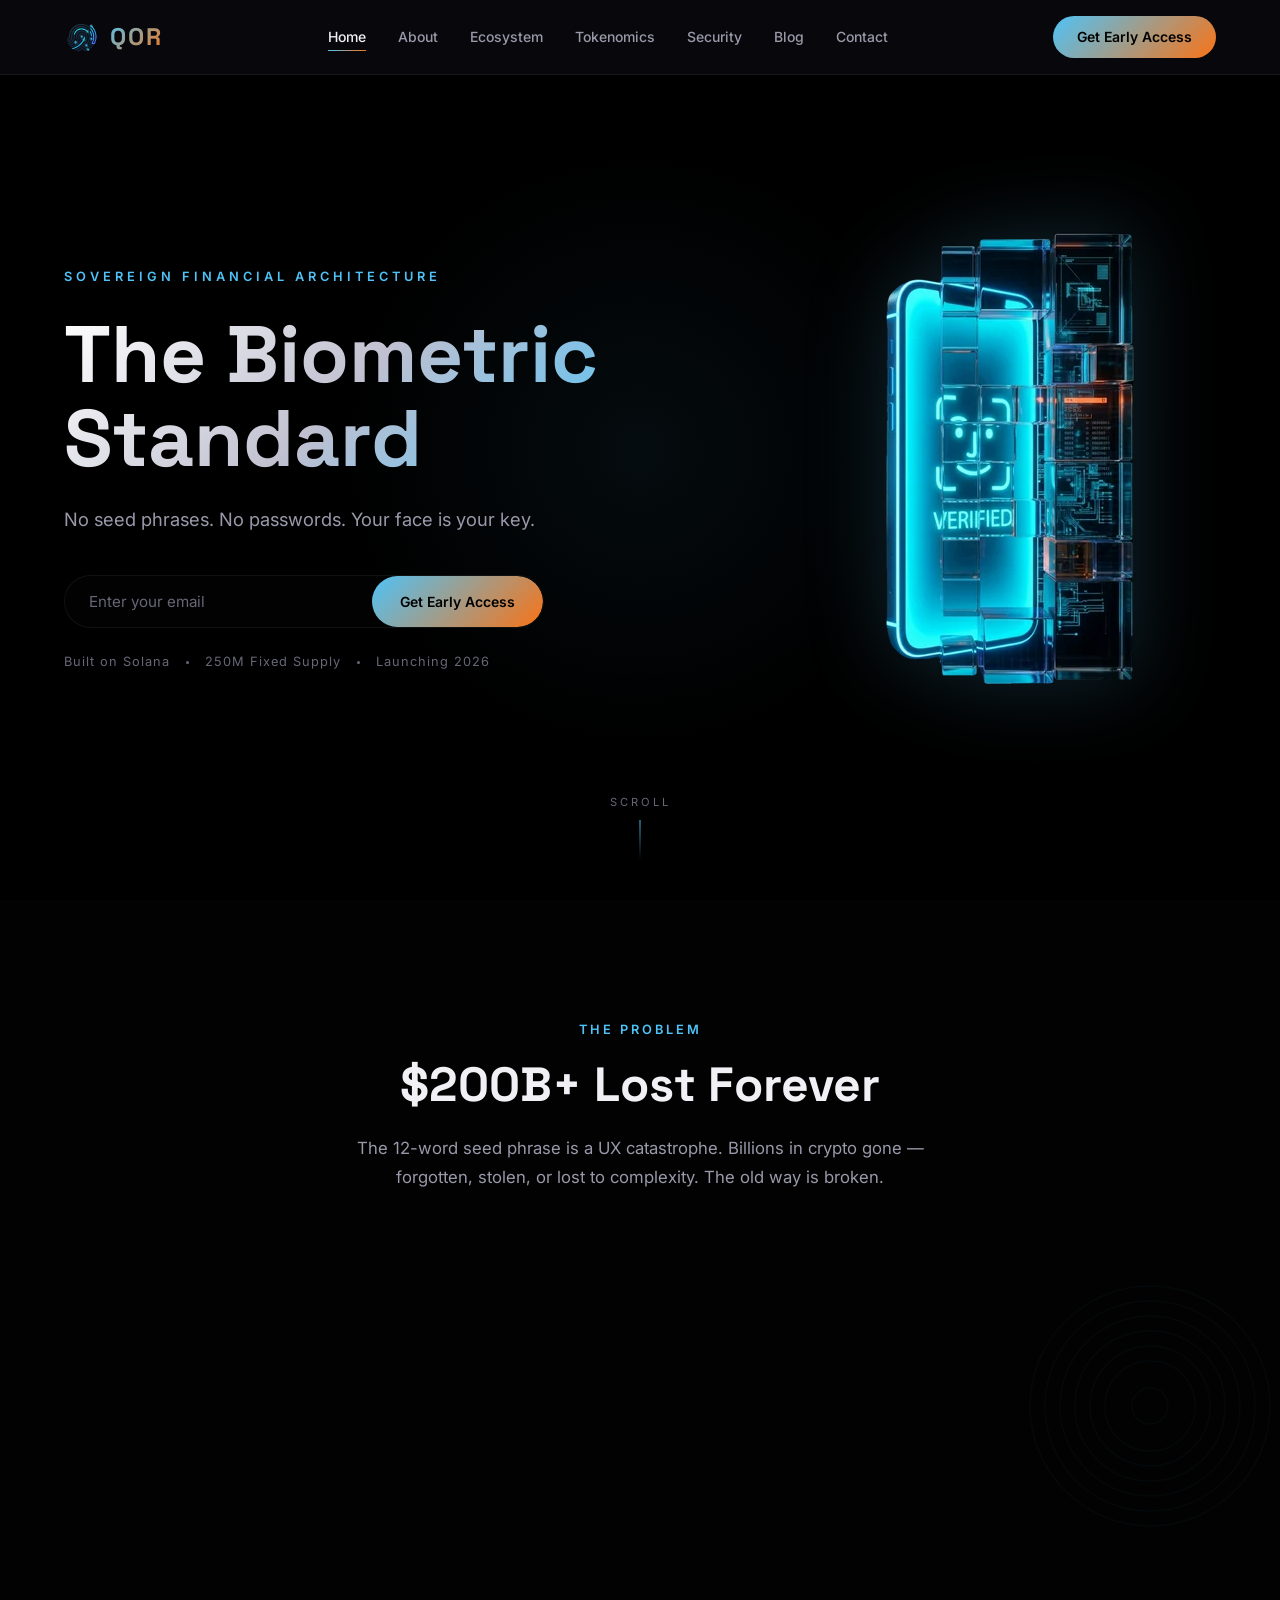
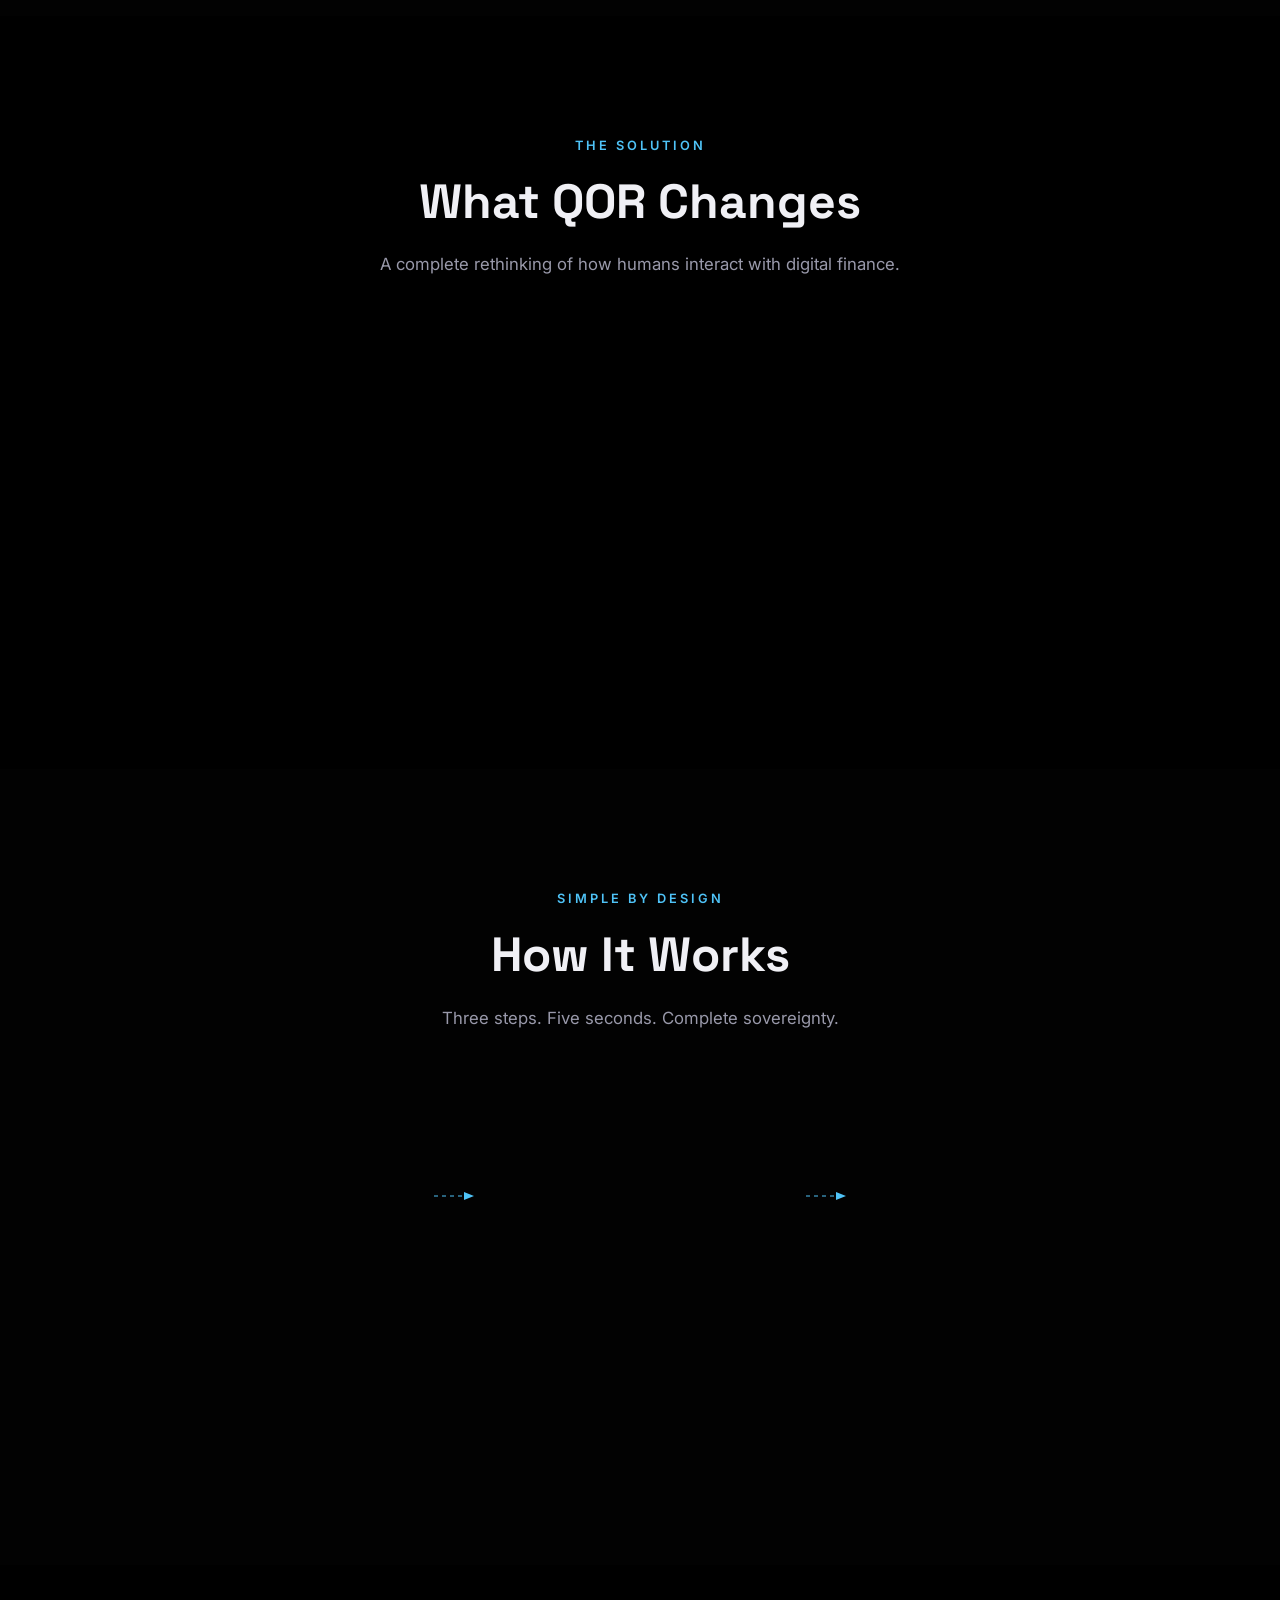
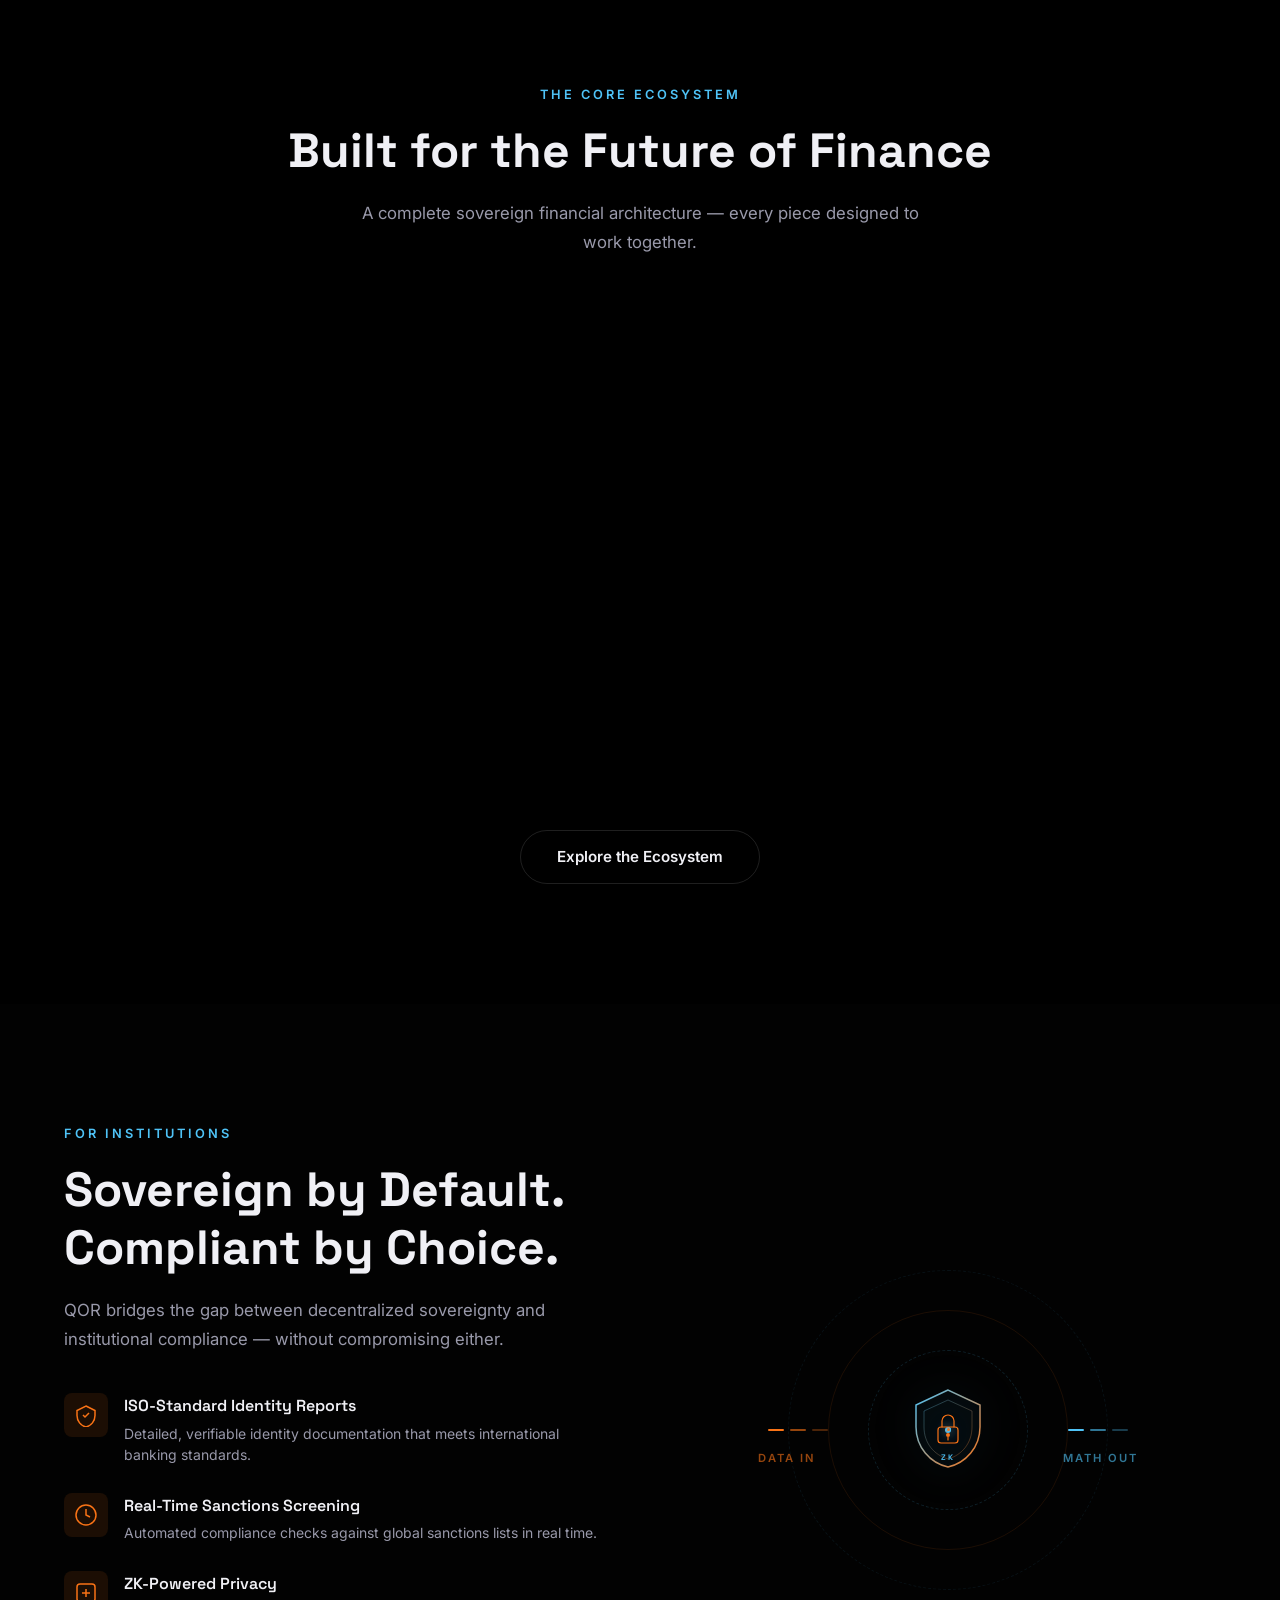
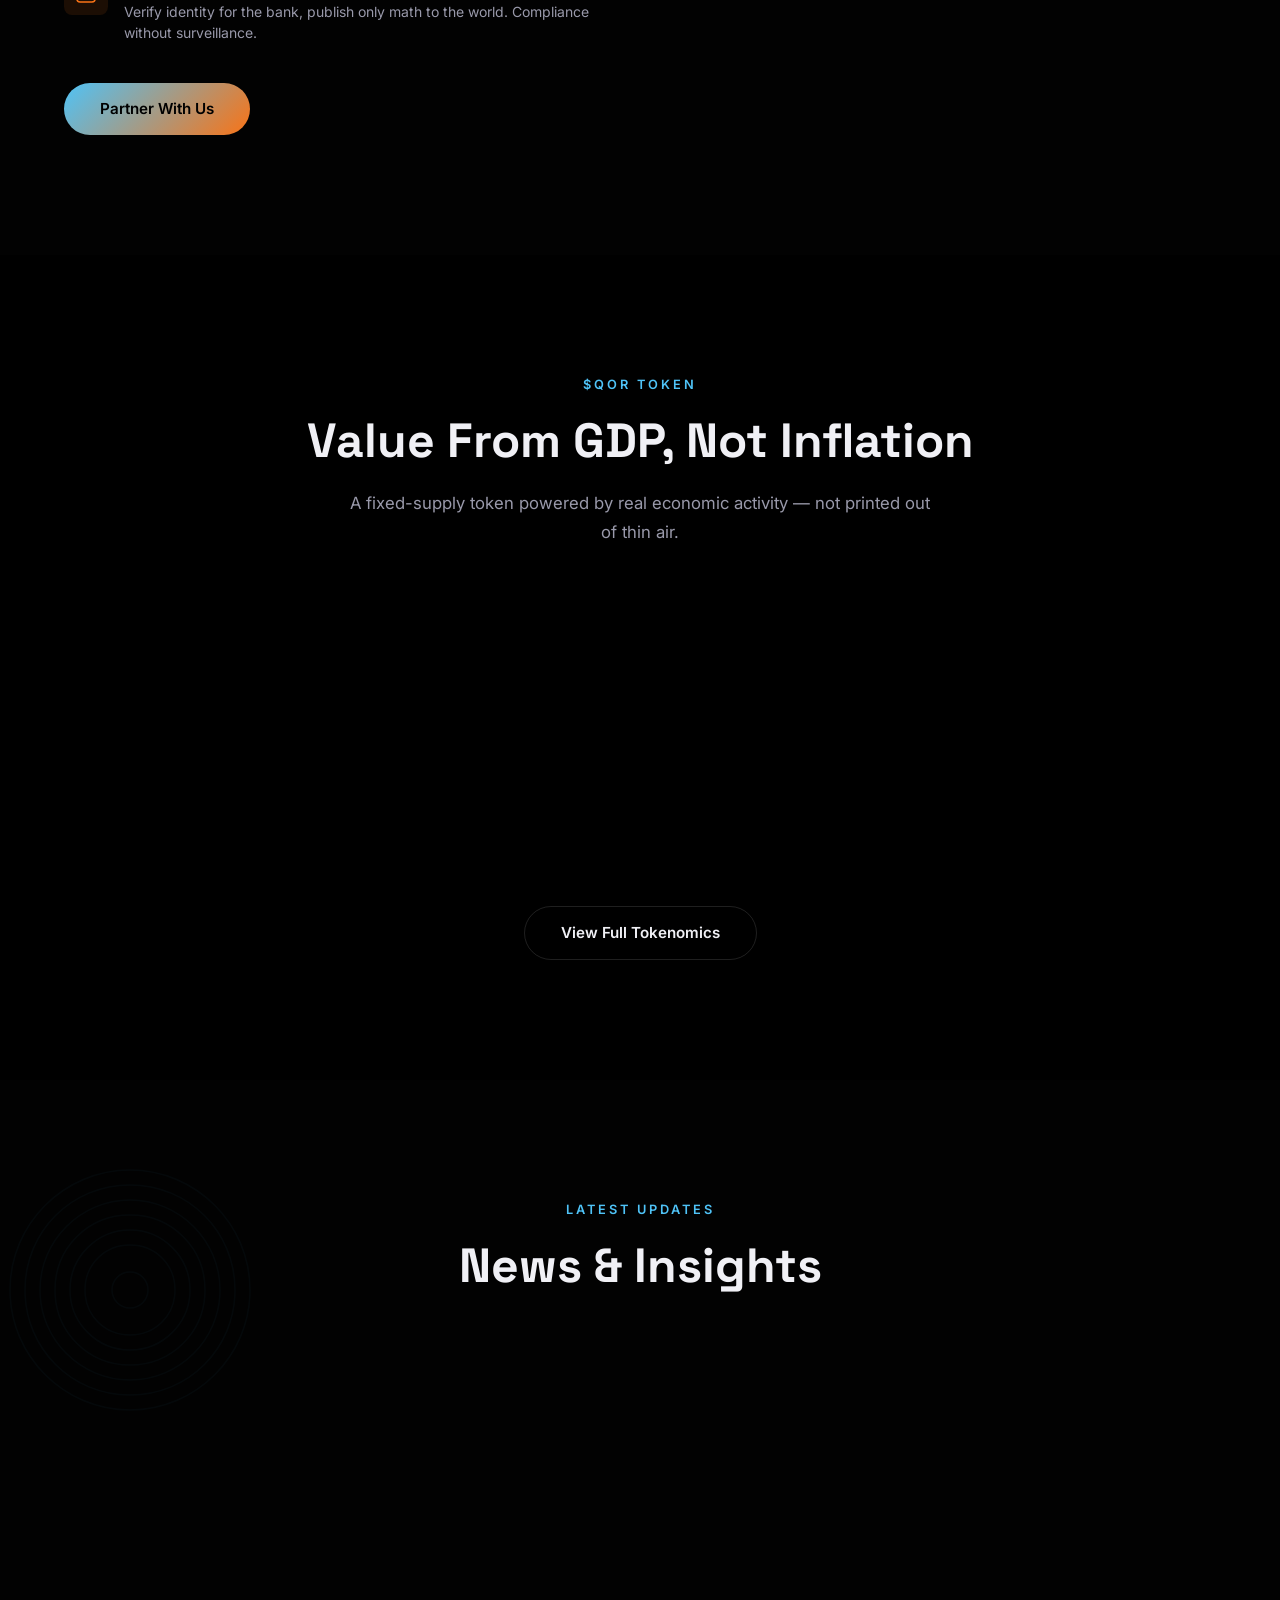
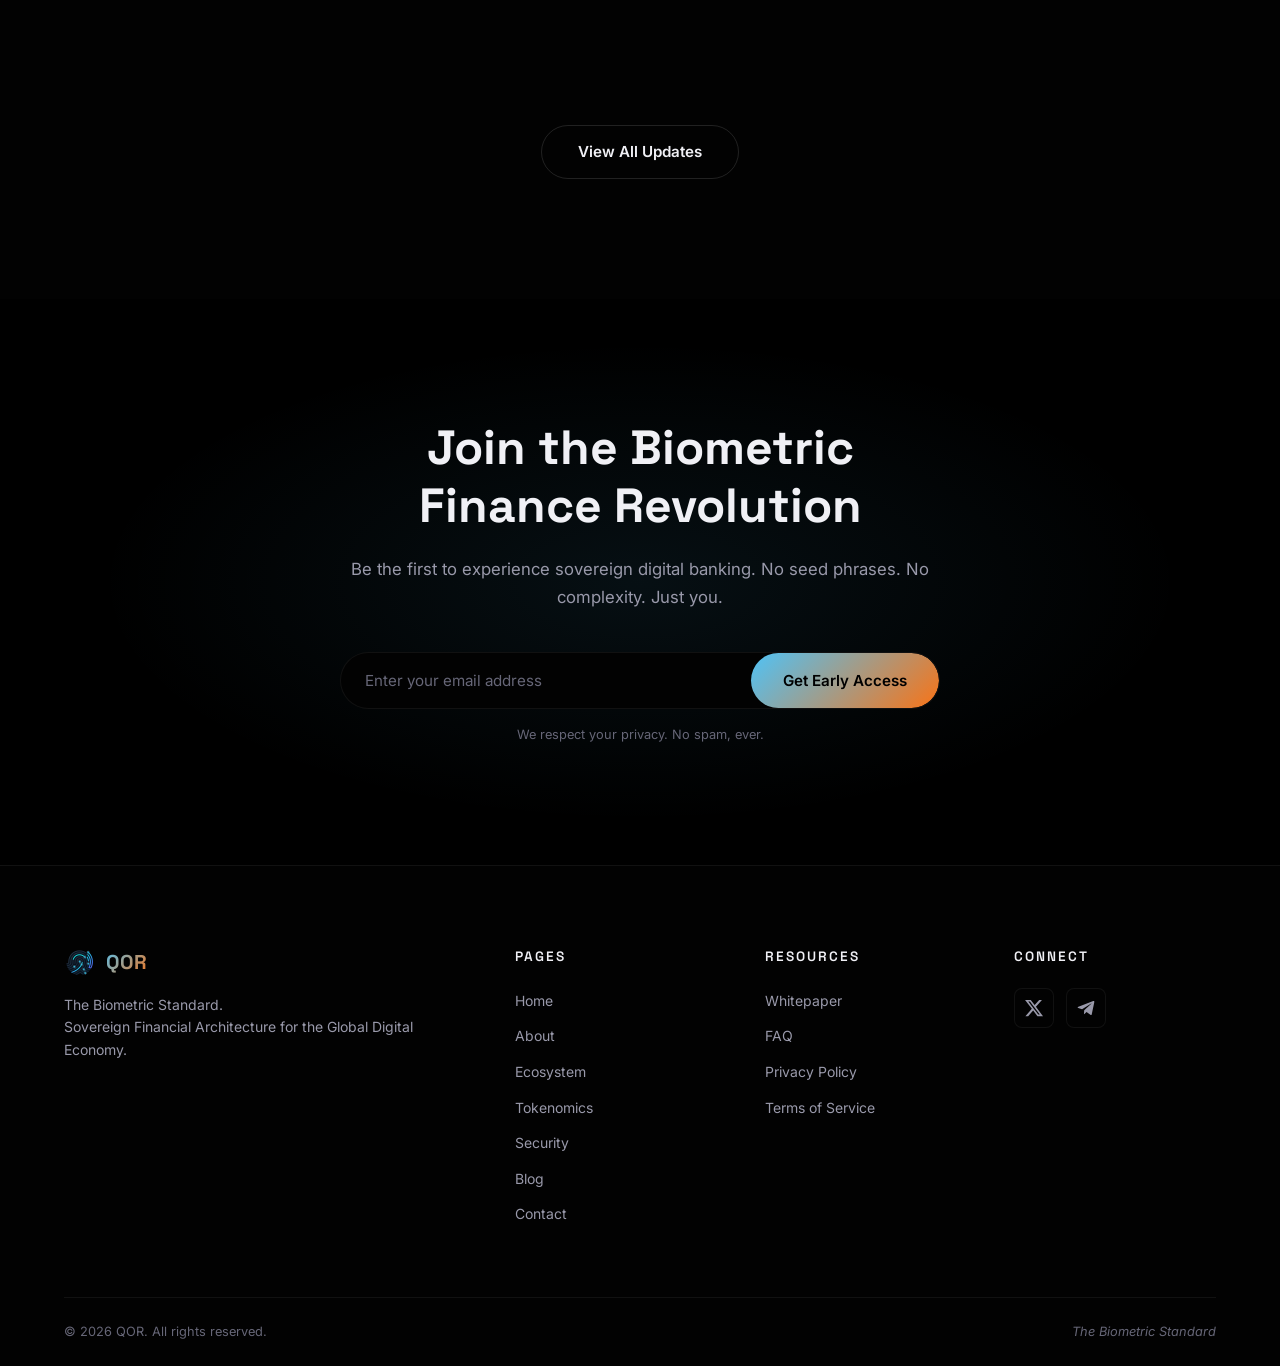
==== commit 7558d878: "Optimize hero image: 785KB → 185KB PNG + 24KB WebP" ====
--- a/index.html
+++ b/index.html
@@ -75,7 +75,10 @@
         </div>
       </div>
       <div class="hero-phone">
-        <img src="assets/images/hero-biometric.png" alt="QOR Biometric Verification — Fingerprint, Phone & Verified Face Scan">
+        <picture>
+          <source srcset="assets/images/hero-biometric.webp" type="image/webp">
+          <img src="assets/images/hero-biometric.png" alt="QOR Biometric Verification — Fingerprint, Phone & Verified Face Scan" loading="eager" width="480" height="483">
+        </picture>
       </div>
     </div>
     <div class="hero-scroll">
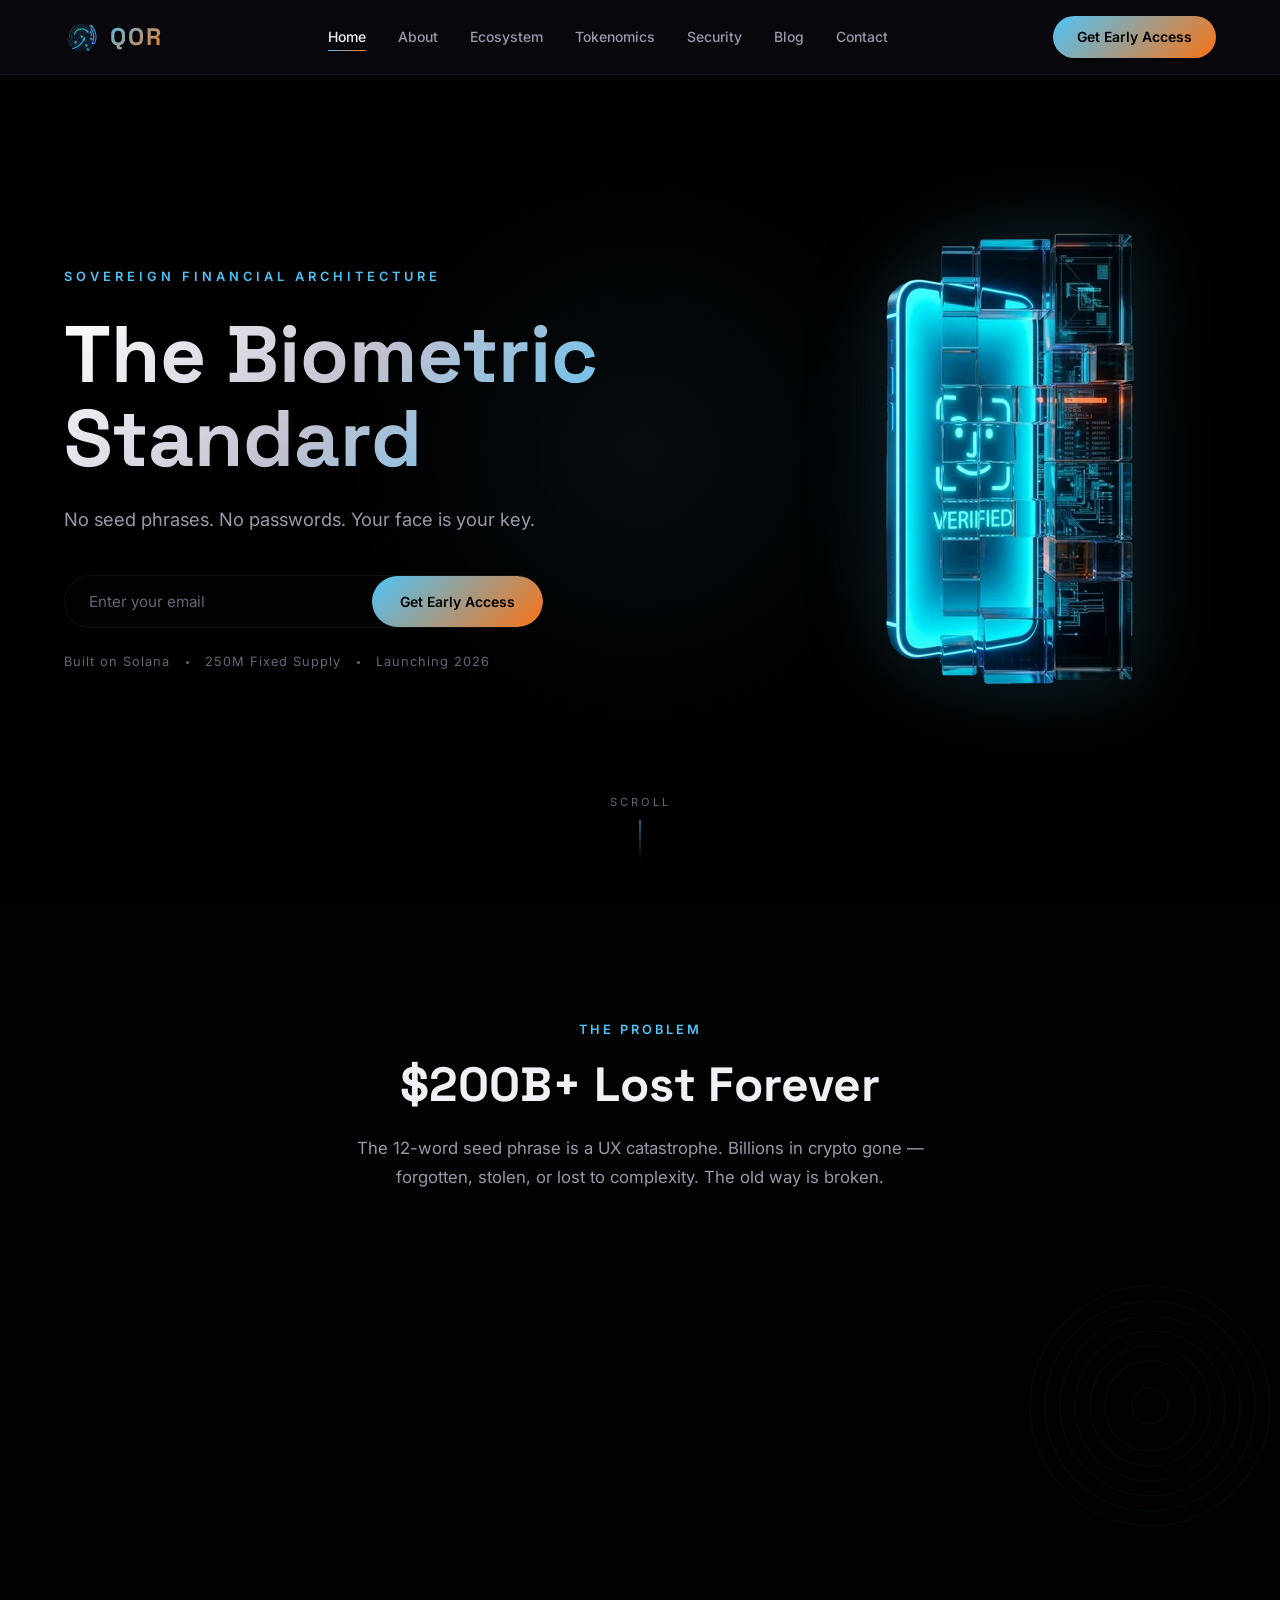
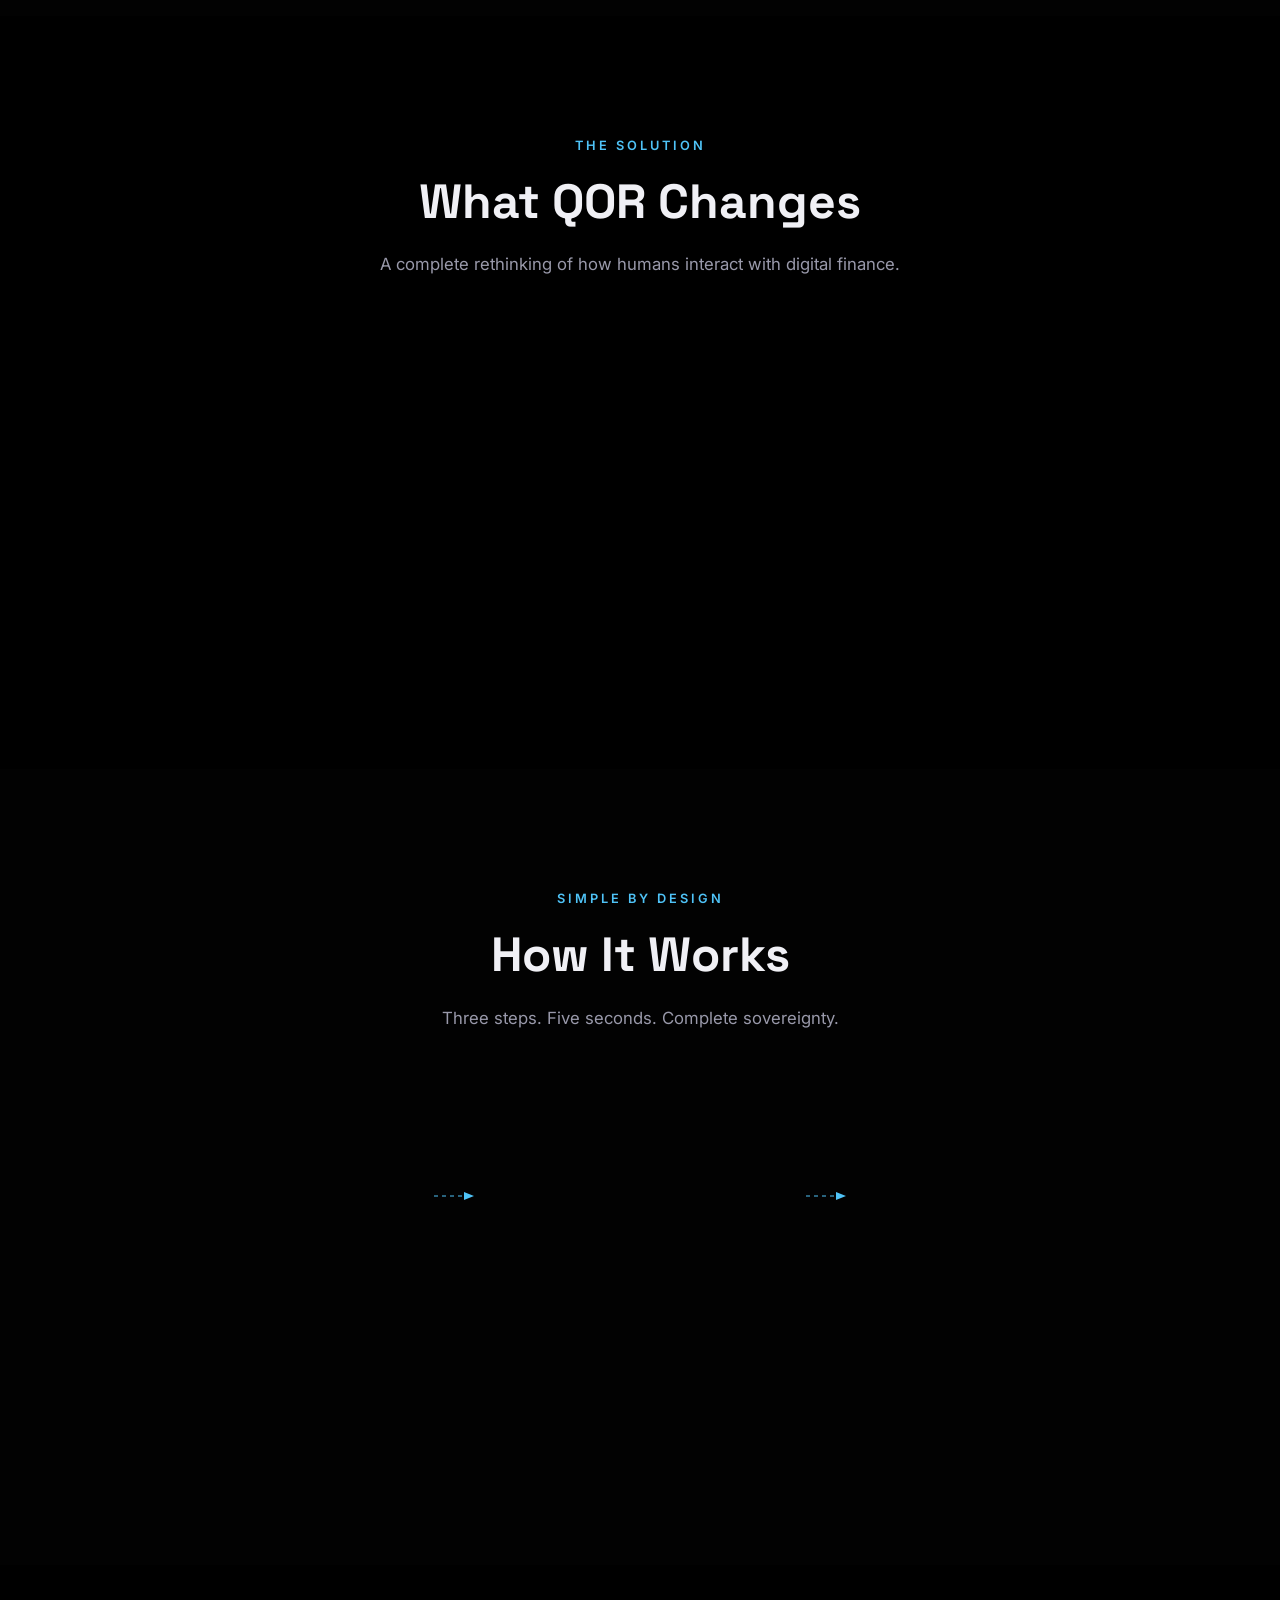
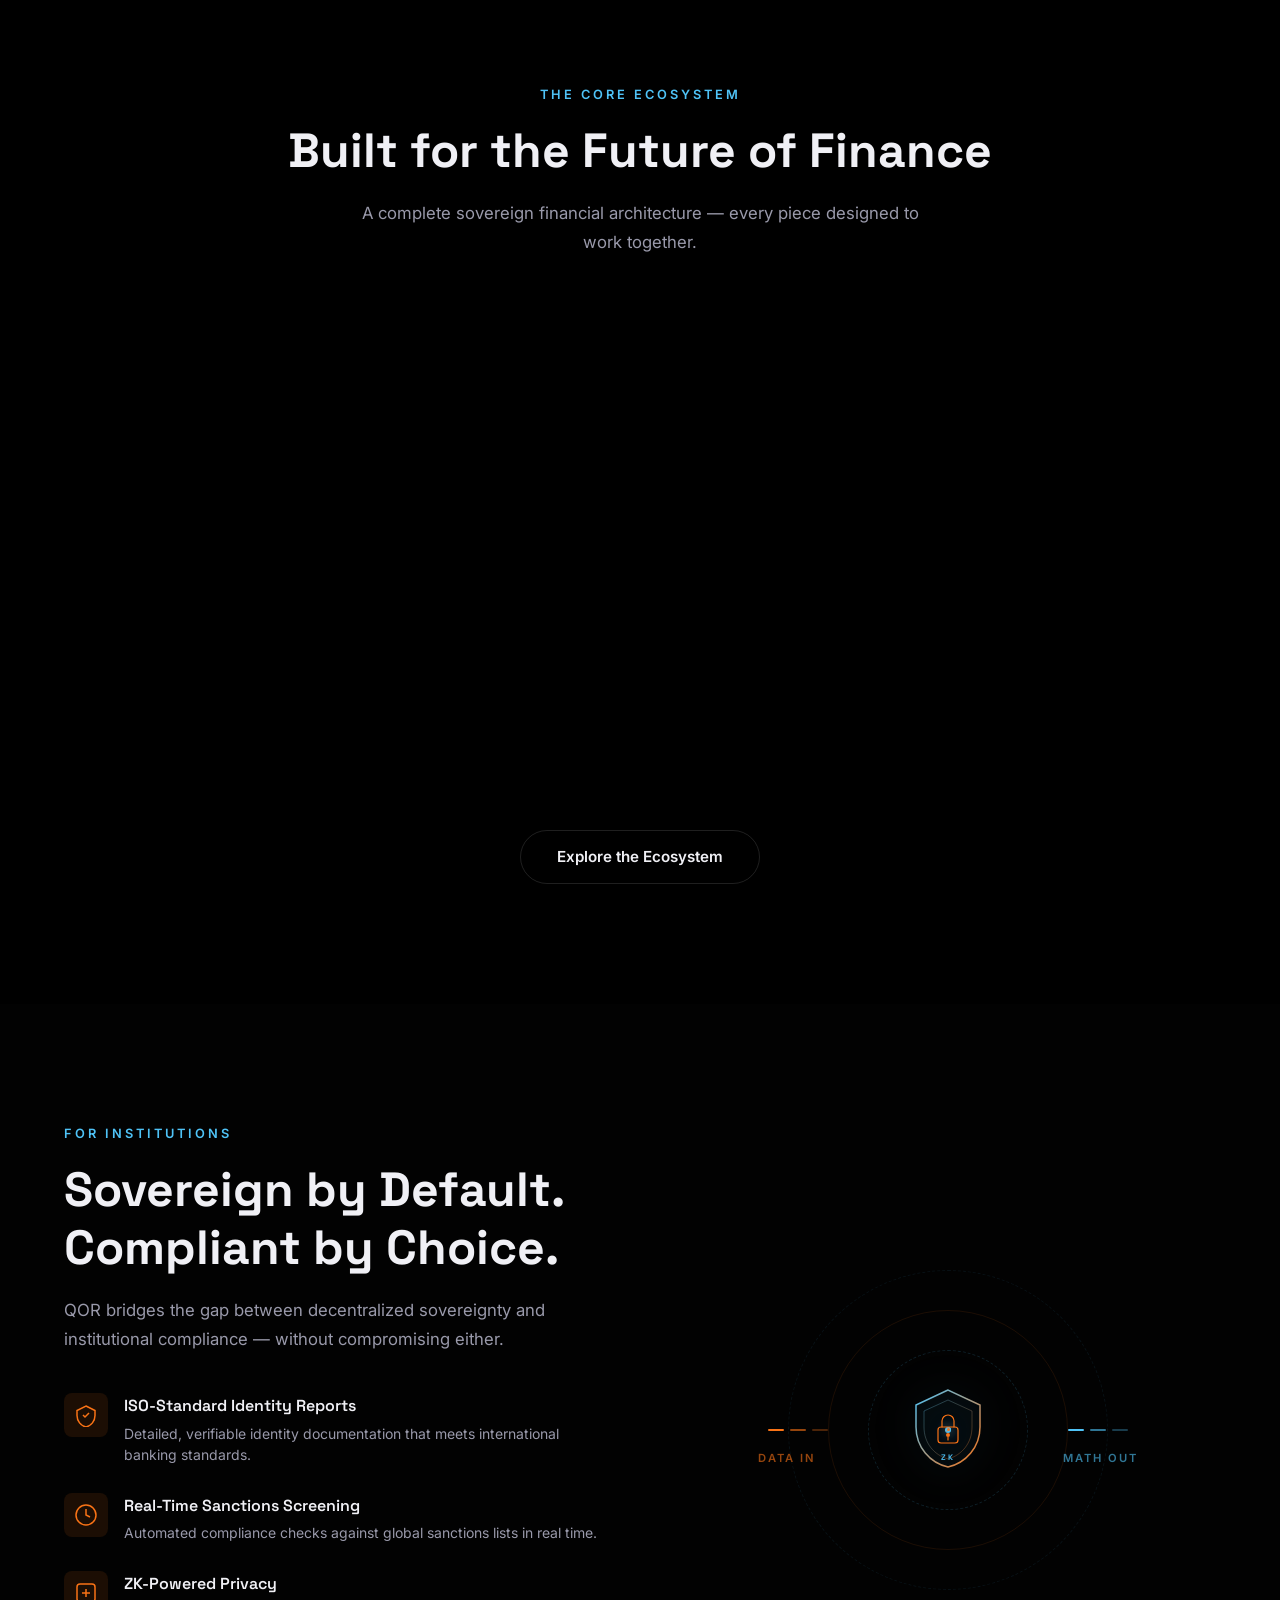
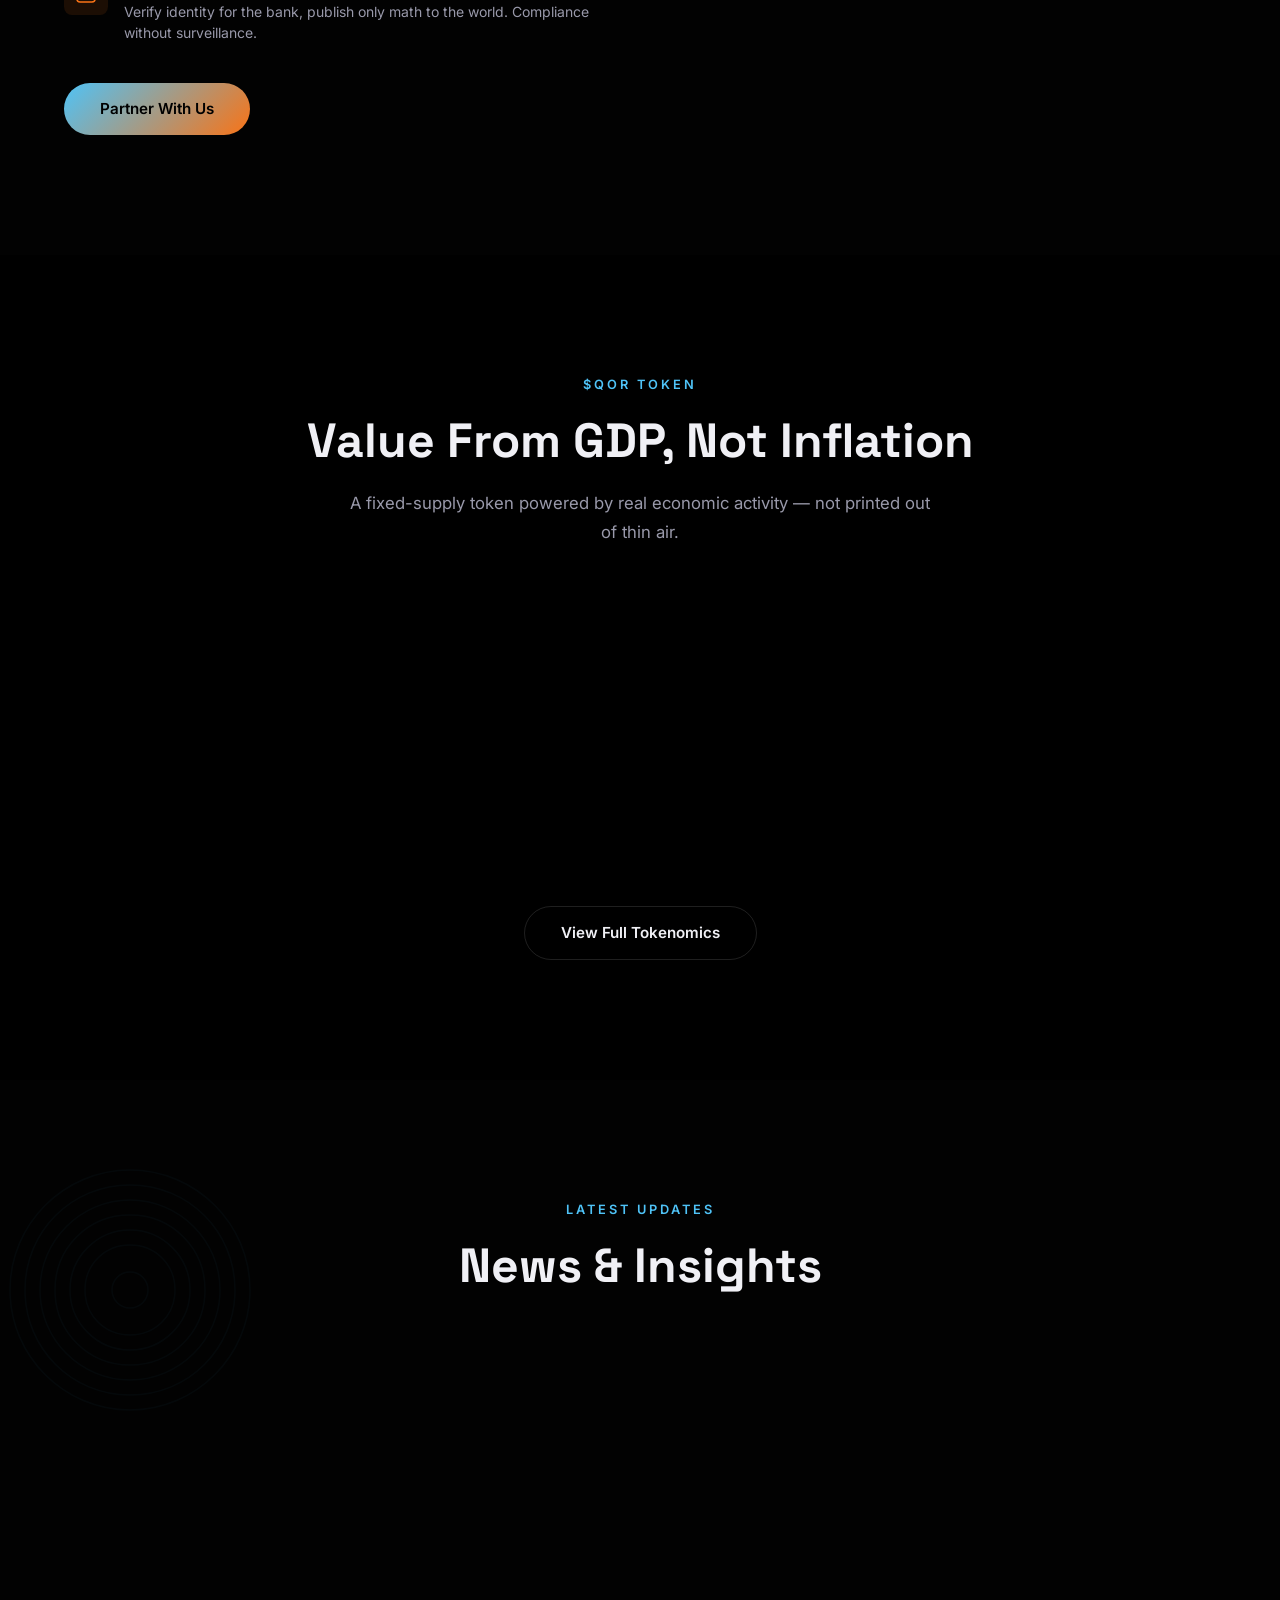
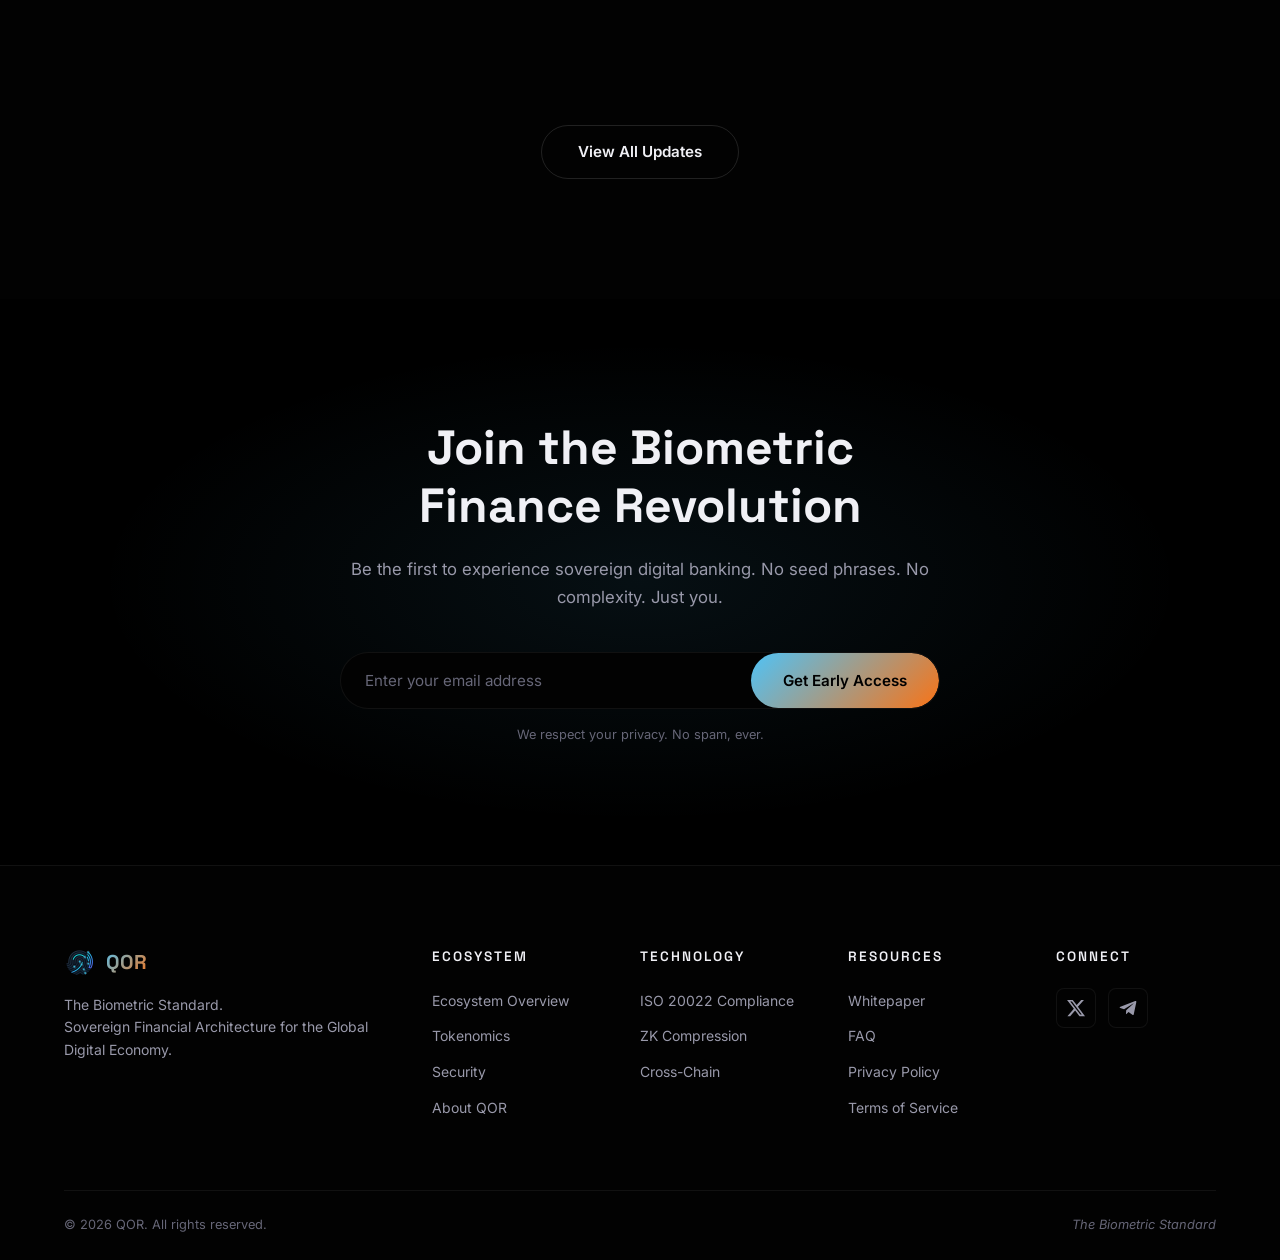
==== commit 6547c43a: "Redesign footer: Ecosystem + Technology columns - Replace single "Pages" column with "Ecosystem" and" ====
--- a/index.html
+++ b/index.html
@@ -3,6 +3,13 @@
 <head>
   <meta charset="UTF-8">
   <meta name="viewport" content="width=device-width, initial-scale=1.0">
+  <meta name="description" content="QOR — The Biometric Standard. Sovereign digital banking powered by biometric authentication. No seed phrases, no passwords. Your face is your key. Built on Solana.">
+  <meta property="og:title" content="QOR — The Biometric Standard">
+  <meta property="og:description" content="Sovereign digital banking powered by biometric authentication. No seed phrases, no passwords. Your face is your key.">
+  <meta property="og:type" content="website">
+  <meta property="og:image" content="assets/images/qor-logo.png">
+  <meta name="twitter:card" content="summary_large_image">
+  <meta name="twitter:site" content="@QOR_network">
   <title>QOR — The Biometric Standard</title>
   <link rel="stylesheet" href="css/styles.css">
   <link rel="preconnect" href="https://fonts.googleapis.com">
@@ -600,15 +607,21 @@
         </div>
 
         <div class="footer-col">
-          <h4>Pages</h4>
+          <h4>Ecosystem</h4>
           <ul>
-            <li><a href="index.html">Home</a></li>
-            <li><a href="about.html">About</a></li>
-            <li><a href="ecosystem.html">Ecosystem</a></li>
+            <li><a href="ecosystem.html">Ecosystem Overview</a></li>
             <li><a href="tokenomics.html">Tokenomics</a></li>
             <li><a href="security.html">Security</a></li>
-            <li><a href="blog.html">Blog</a></li>
-            <li><a href="contact.html">Contact</a></li>
+            <li><a href="about.html">About QOR</a></li>
+          </ul>
+        </div>
+
+        <div class="footer-col">
+          <h4>Technology</h4>
+          <ul>
+            <li><a href="compliance.html">ISO 20022 Compliance</a></li>
+            <li><a href="zk-compression.html">ZK Compression</a></li>
+            <li><a href="cross-chain.html">Cross-Chain</a></li>
           </ul>
         </div>
 
@@ -617,8 +630,8 @@
           <ul>
             <li><a href="Whitepaper QOR.pdf" target="_blank">Whitepaper</a></li>
             <li><a href="contact.html#faq">FAQ</a></li>
-            <li><a href="#">Privacy Policy</a></li>
-            <li><a href="#">Terms of Service</a></li>
+            <li><a href="privacy.html">Privacy Policy</a></li>
+            <li><a href="terms.html">Terms of Service</a></li>
           </ul>
         </div>
 
--- a/css/styles.css
+++ b/css/styles.css
@@ -1052,7 +1052,7 @@
 
 .footer-grid {
   display: grid;
-  grid-template-columns: 2fr 1fr 1fr 1fr;
+  grid-template-columns: 2fr 1fr 1fr 1fr 1fr;
   gap: 48px;
   padding-bottom: 60px;
   border-bottom: 1px solid var(--border);
@@ -4567,3 +4567,44 @@
   bottom: auto;
   top: -60px;
 }
+
+/* ===== LEGAL PAGES ===== */
+.legal-content {
+  max-width: 760px;
+  margin: 0 auto;
+}
+
+.legal-content h3 {
+  font-family: var(--font-heading);
+  font-size: 1.15rem;
+  font-weight: 600;
+  margin: 40px 0 12px;
+  color: var(--text-primary);
+}
+
+.legal-content p {
+  font-size: 0.9rem;
+  color: var(--text-secondary);
+  line-height: 1.8;
+  margin-bottom: 16px;
+}
+
+.legal-content ul {
+  margin-bottom: 16px;
+  padding-left: 20px;
+}
+
+.legal-content li {
+  font-size: 0.9rem;
+  color: var(--text-secondary);
+  line-height: 1.8;
+  list-style: disc;
+  margin-bottom: 4px;
+}
+
+.legal-updated {
+  font-size: 0.8rem;
+  color: var(--text-muted);
+  margin-bottom: 40px;
+  font-style: italic;
+}
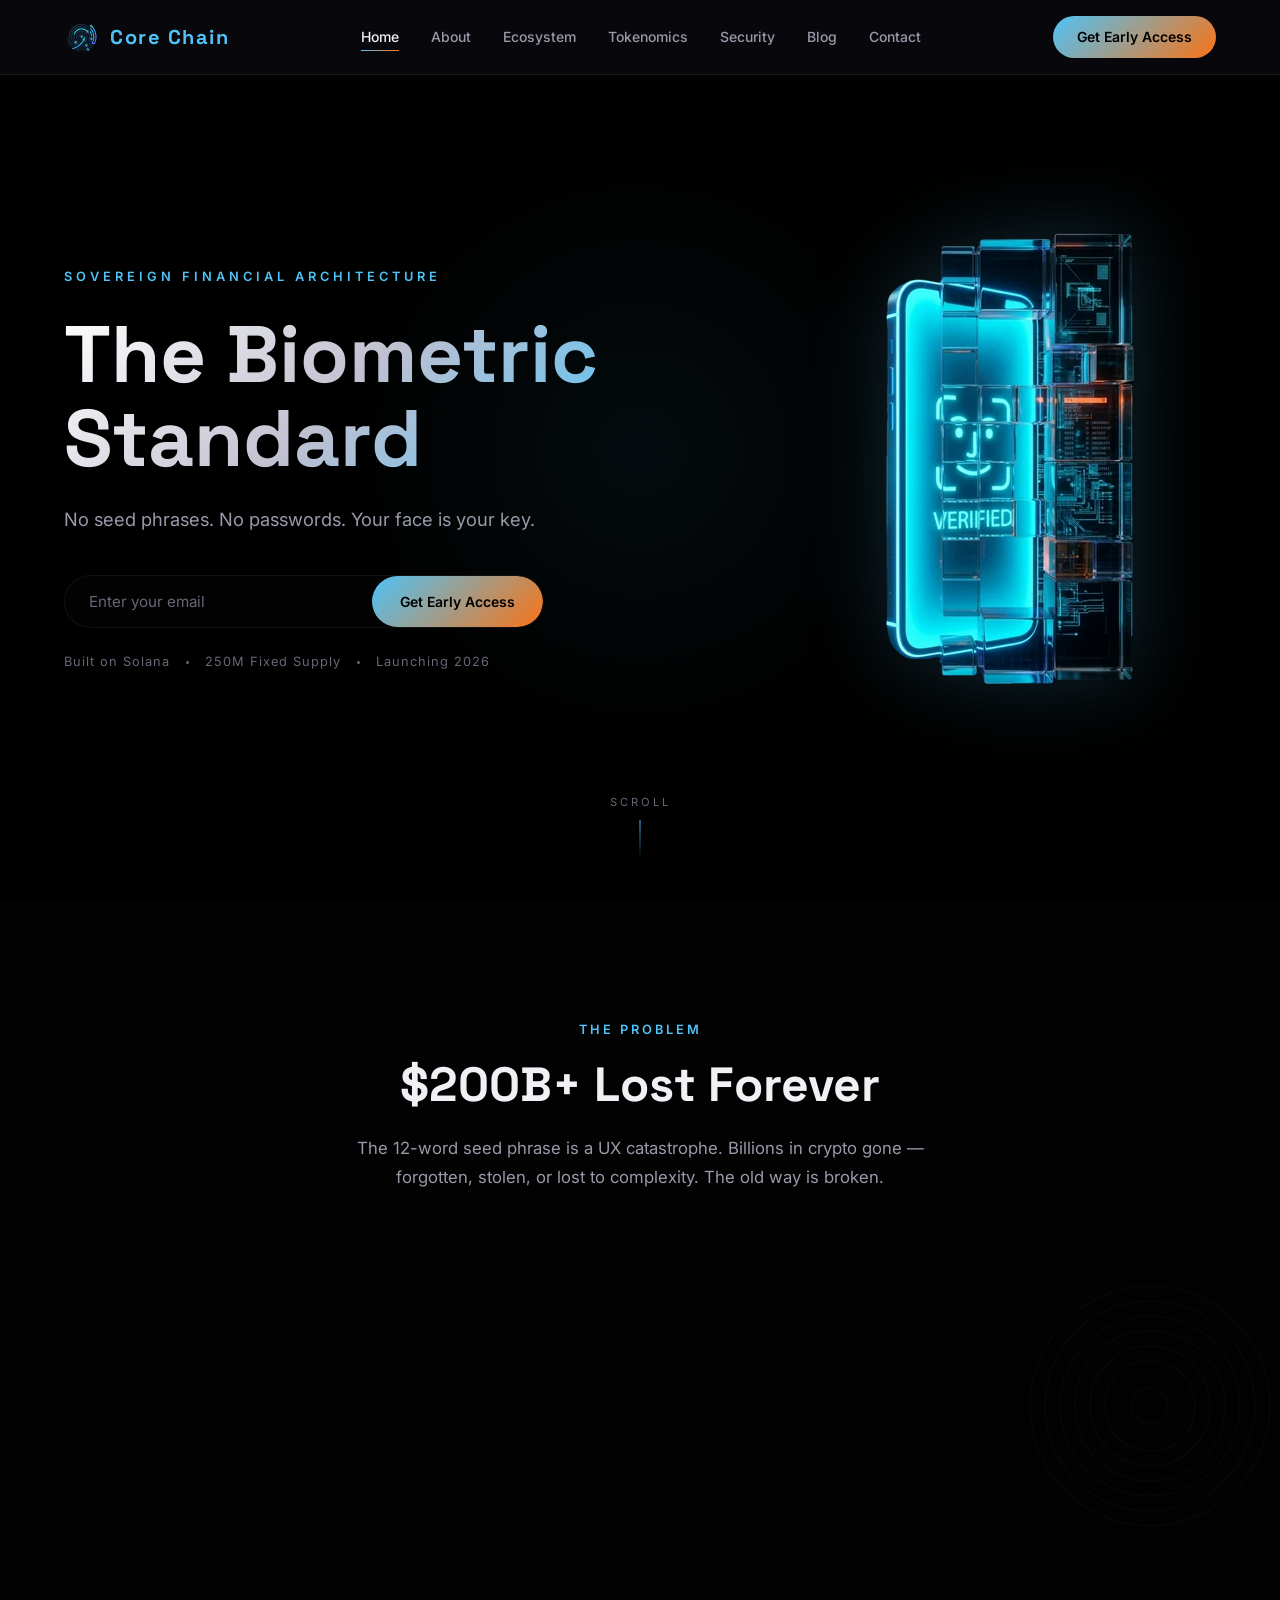
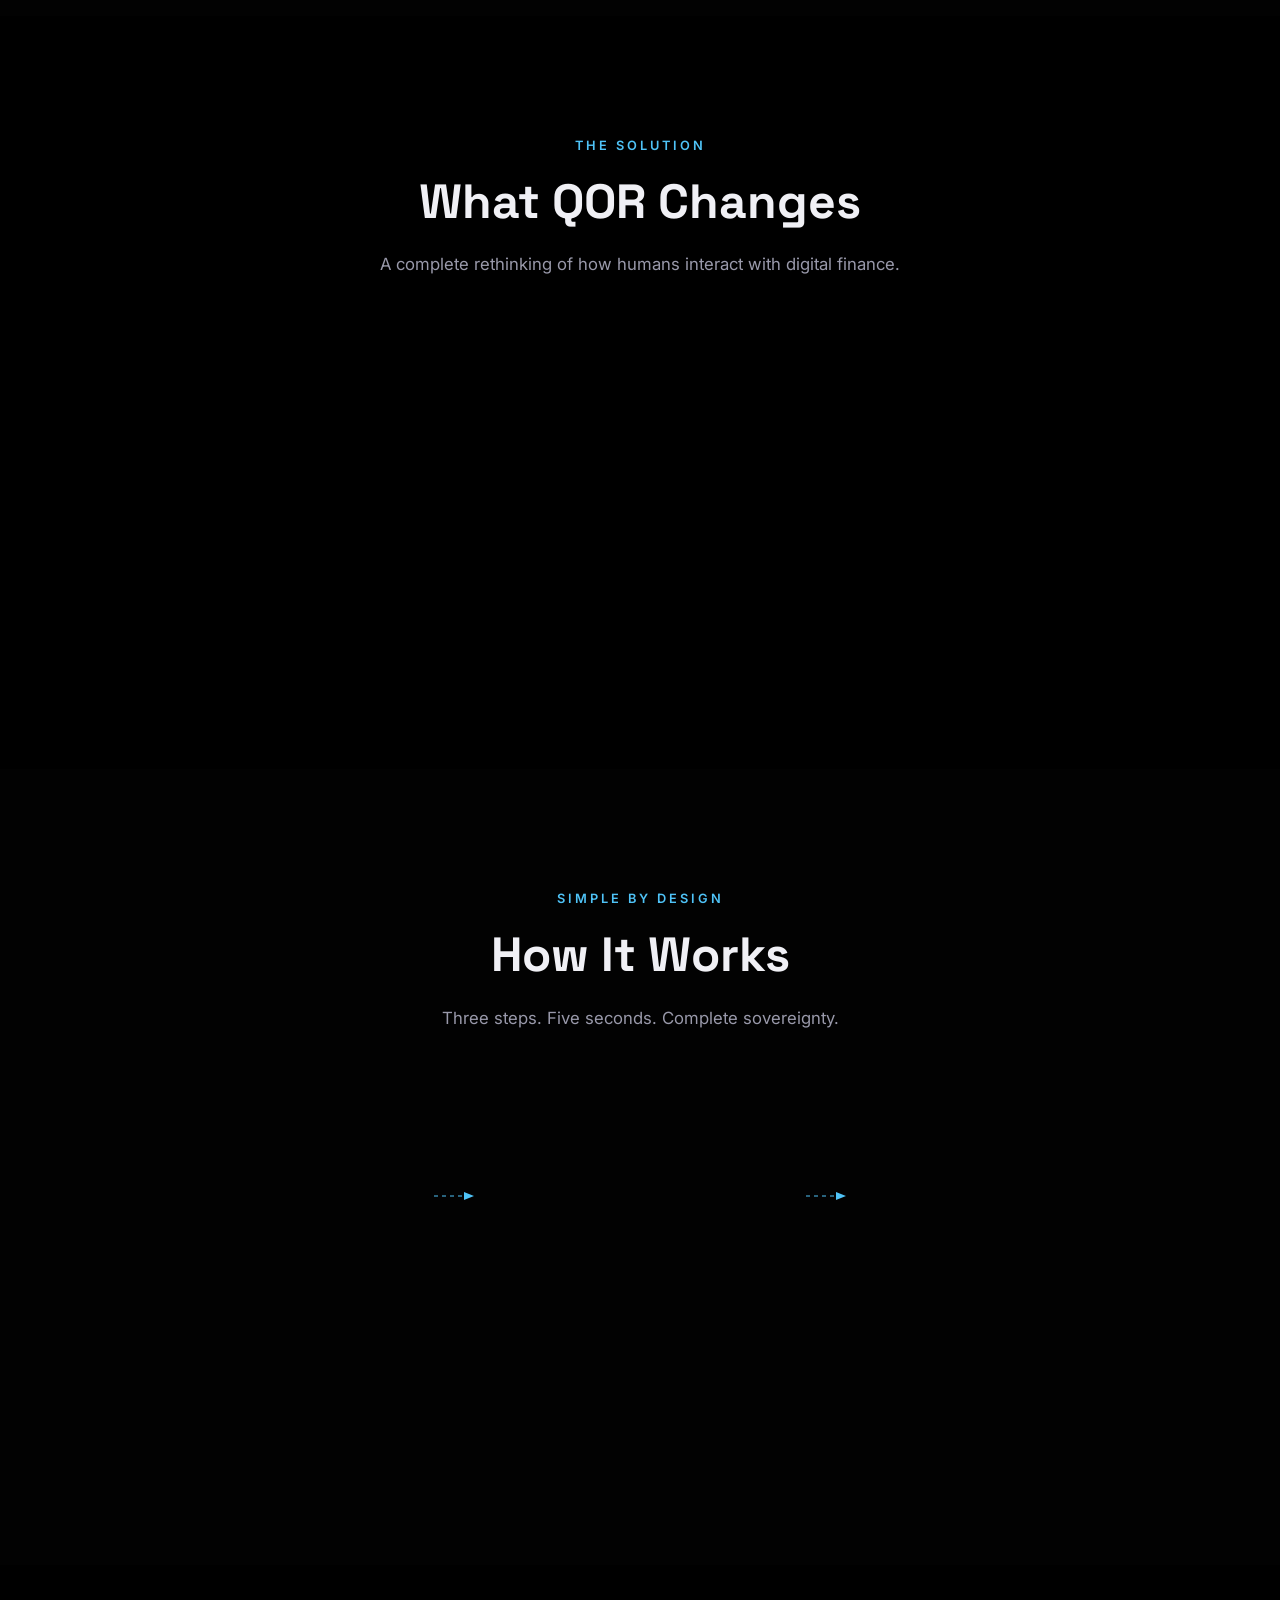
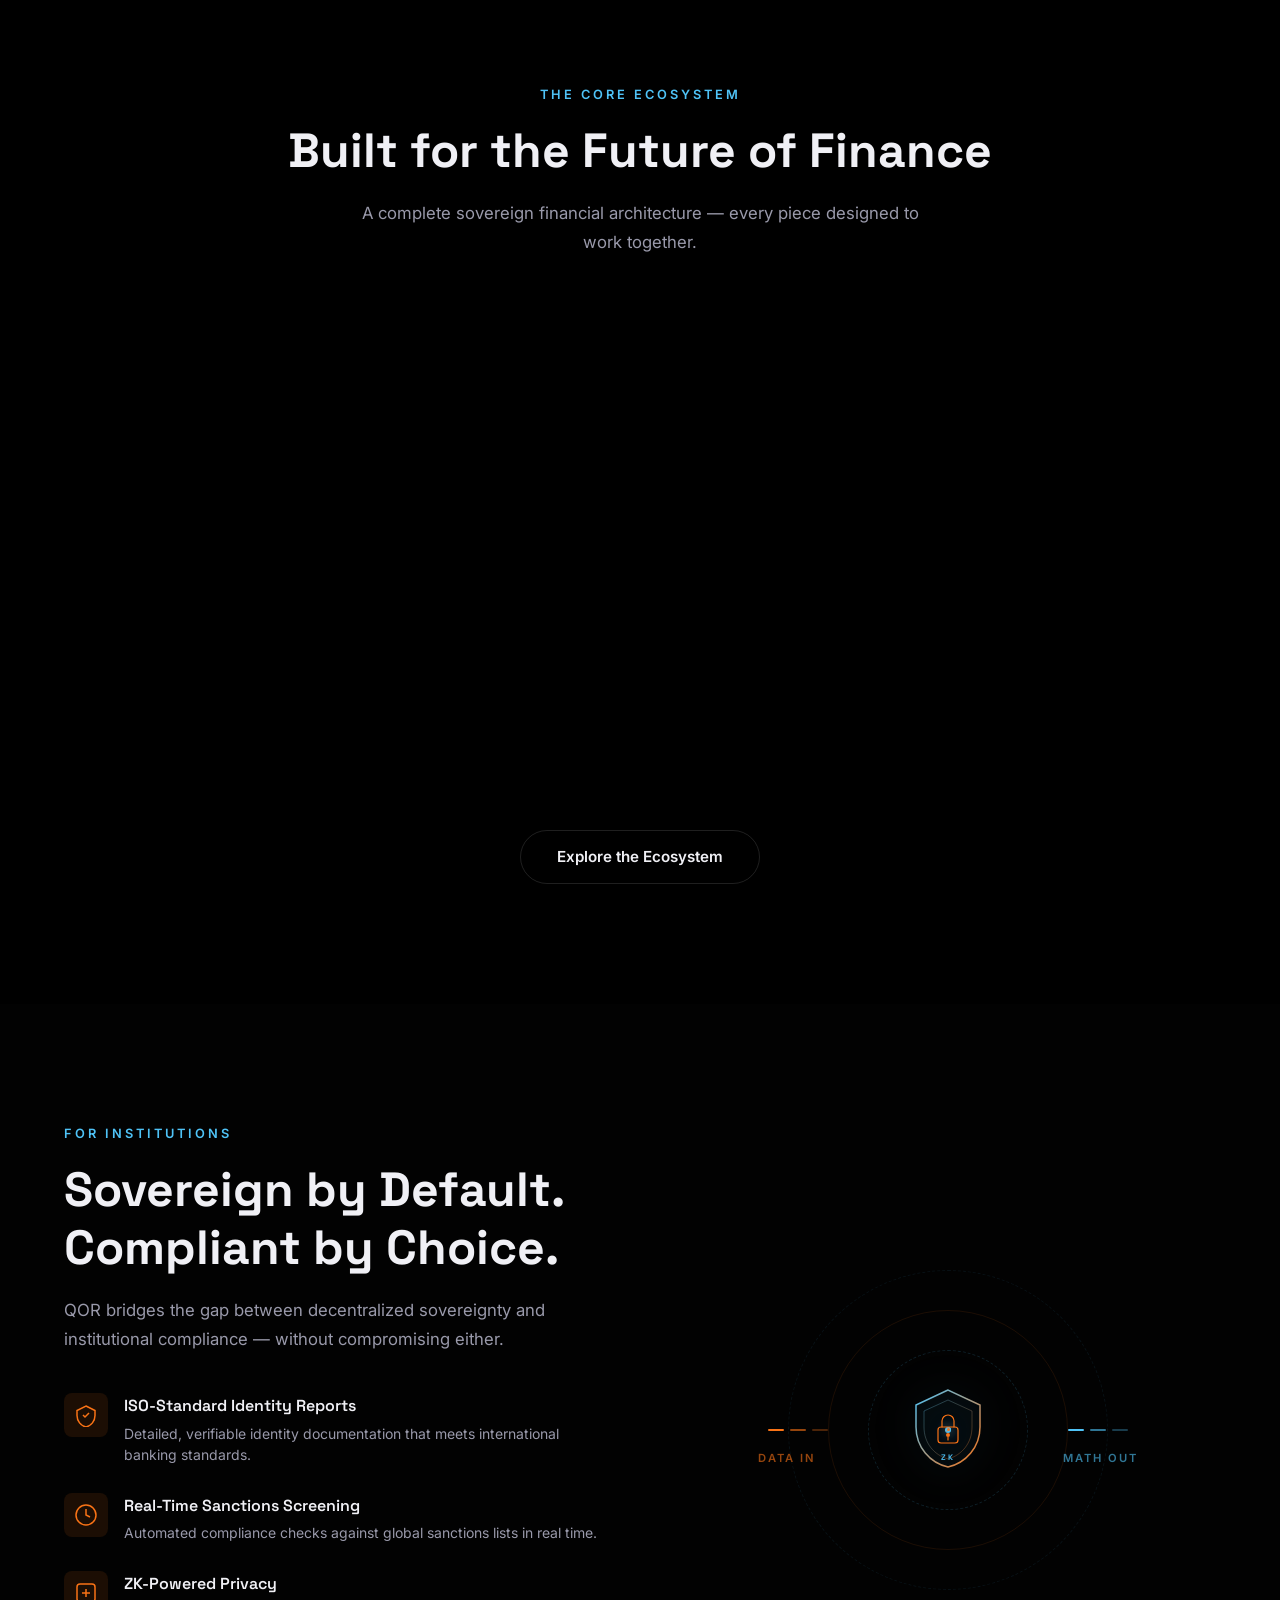
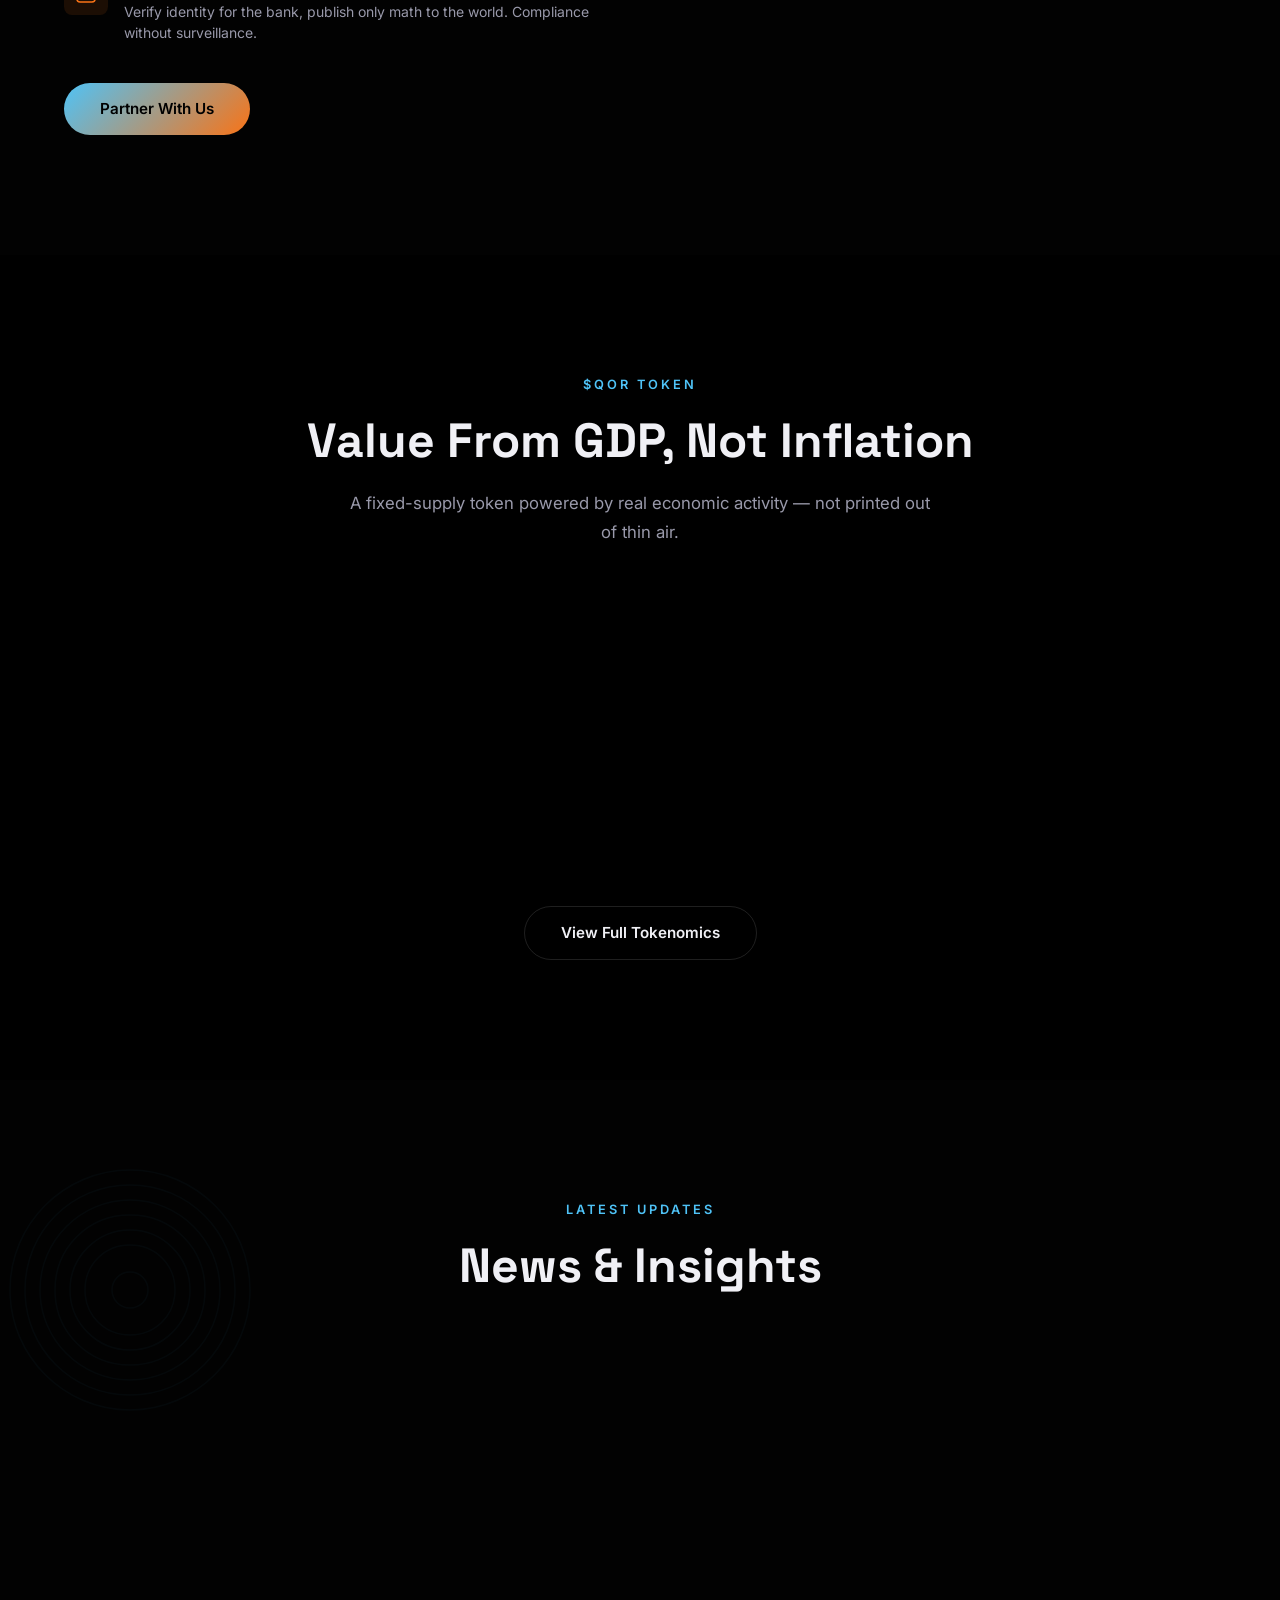
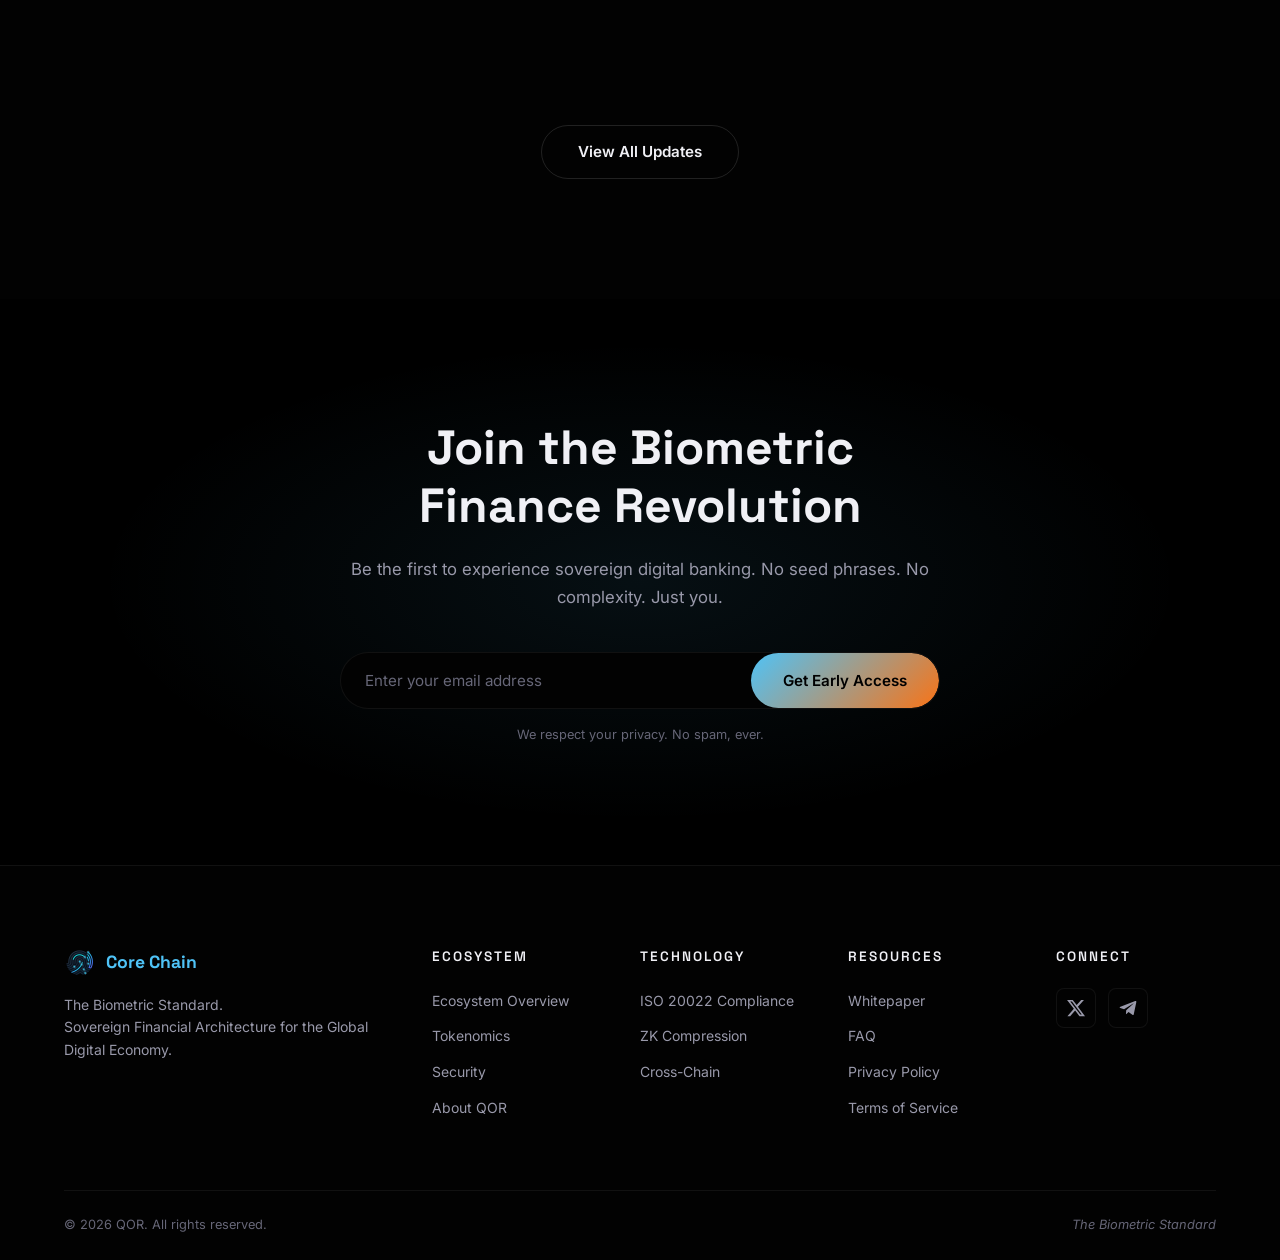
==== commit 10295655: "Rebrand to Core Chain + fix mobile responsive - Replace "QOR" with "Core Chain" in logo text (navbar" ====
--- a/index.html
+++ b/index.html
@@ -23,7 +23,7 @@
     <div class="nav-container">
       <a href="index.html" class="nav-logo">
         <img src="assets/images/qor-logo.png" alt="QOR" class="logo-img">
-        <span class="logo-text">QOR</span>
+        <span class="logo-text">Core Chain</span>
       </a>
 
       <ul class="nav-links" id="navLinks">
@@ -601,7 +601,7 @@
         <div class="footer-col footer-brand">
           <a href="index.html" class="footer-logo">
             <img src="assets/images/qor-logo.png" alt="QOR" class="footer-logo-img">
-            <span>QOR</span>
+            <span>Core Chain</span>
           </a>
           <p class="footer-tagline">The Biometric Standard.<br>Sovereign Financial Architecture for the Global Digital Economy.</p>
         </div>
--- a/css/styles.css
+++ b/css/styles.css
@@ -32,6 +32,7 @@
 html {
   scroll-behavior: smooth;
   font-size: 16px;
+  overflow-x: hidden;
 }
 
 body {
@@ -99,6 +100,8 @@
   align-items: center;
   gap: 10px;
   z-index: 1001;
+  flex-shrink: 0;
+  min-width: 0;
 }
 
 .logo-img {
@@ -115,13 +118,11 @@
 
 .logo-text {
   font-family: var(--font-heading);
-  font-size: 1.5rem;
+  font-size: 1.25rem;
   font-weight: 700;
-  letter-spacing: 2px;
-  background: var(--gradient-main);
-  -webkit-background-clip: text;
-  -webkit-text-fill-color: transparent;
-  background-clip: text;
+  letter-spacing: 1.5px;
+  color: #4FC3F7;
+  white-space: nowrap;
 }
 
 .nav-links {
@@ -1067,12 +1068,9 @@
 
 .footer-logo span {
   font-family: var(--font-heading);
-  font-size: 1.25rem;
+  font-size: 1.1rem;
   font-weight: 700;
-  background: var(--gradient-main);
-  -webkit-background-clip: text;
-  -webkit-text-fill-color: transparent;
-  background-clip: text;
+  color: #4FC3F7;
 }
 
 .footer-tagline {
@@ -1468,8 +1466,17 @@
 }
 
 @media (max-width: 768px) {
+  html, body {
+    overflow-x: hidden;
+    width: 100%;
+  }
+
   :root {
     --section-padding: 80px 0;
+  }
+
+  .nav-container {
+    max-width: 100%;
   }
 
   .nav-links,
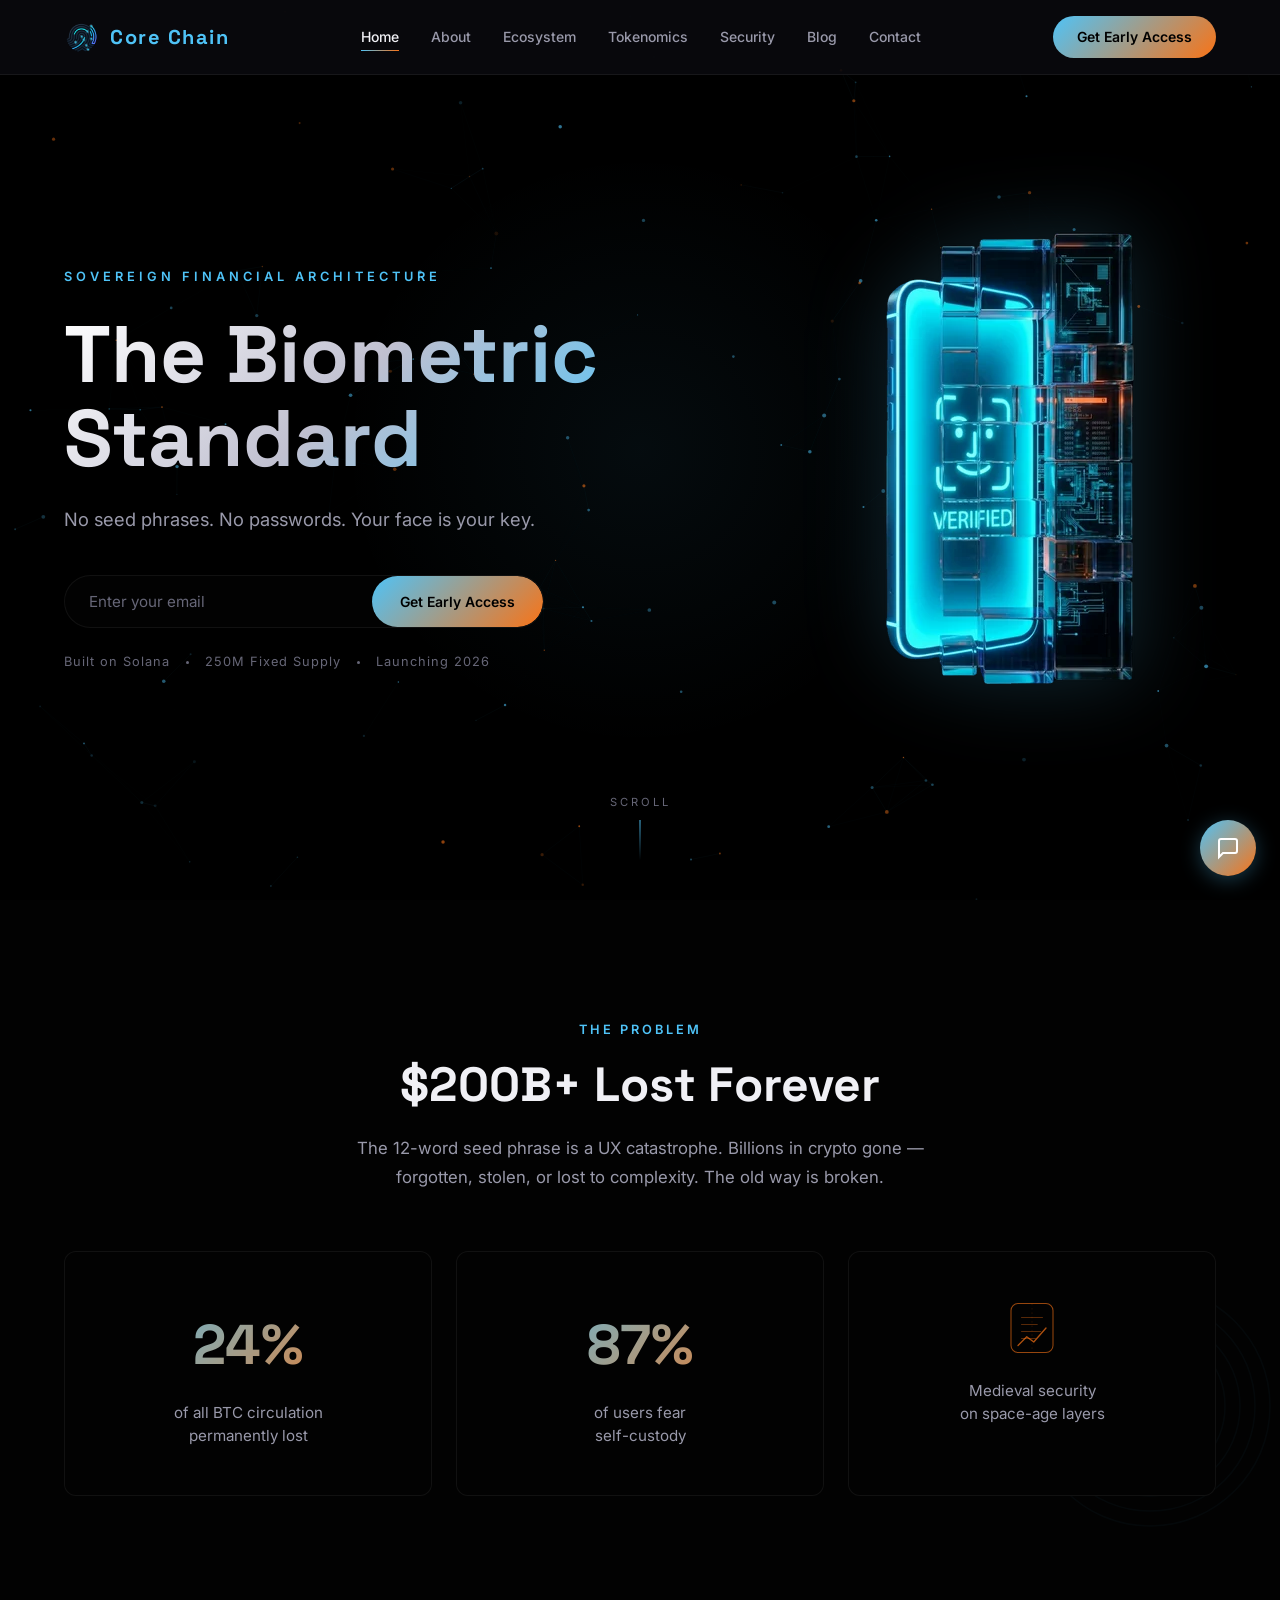
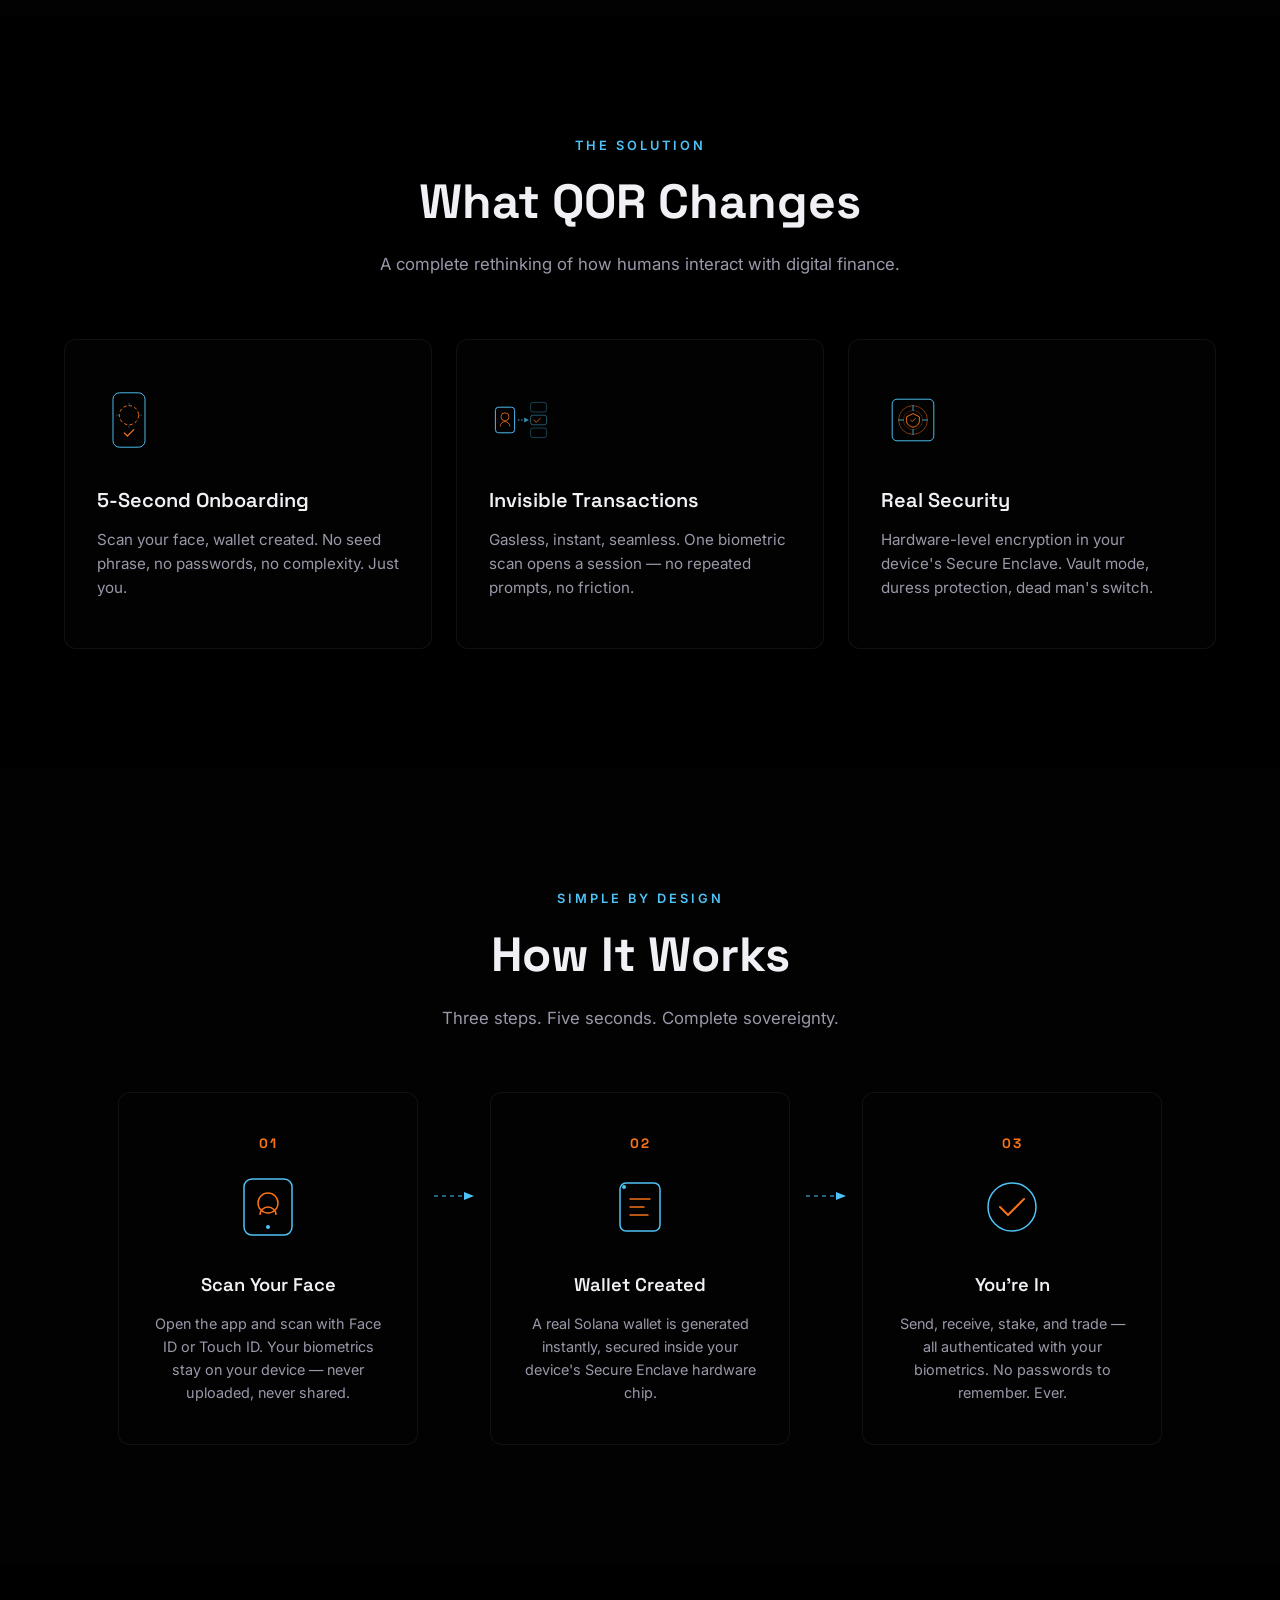
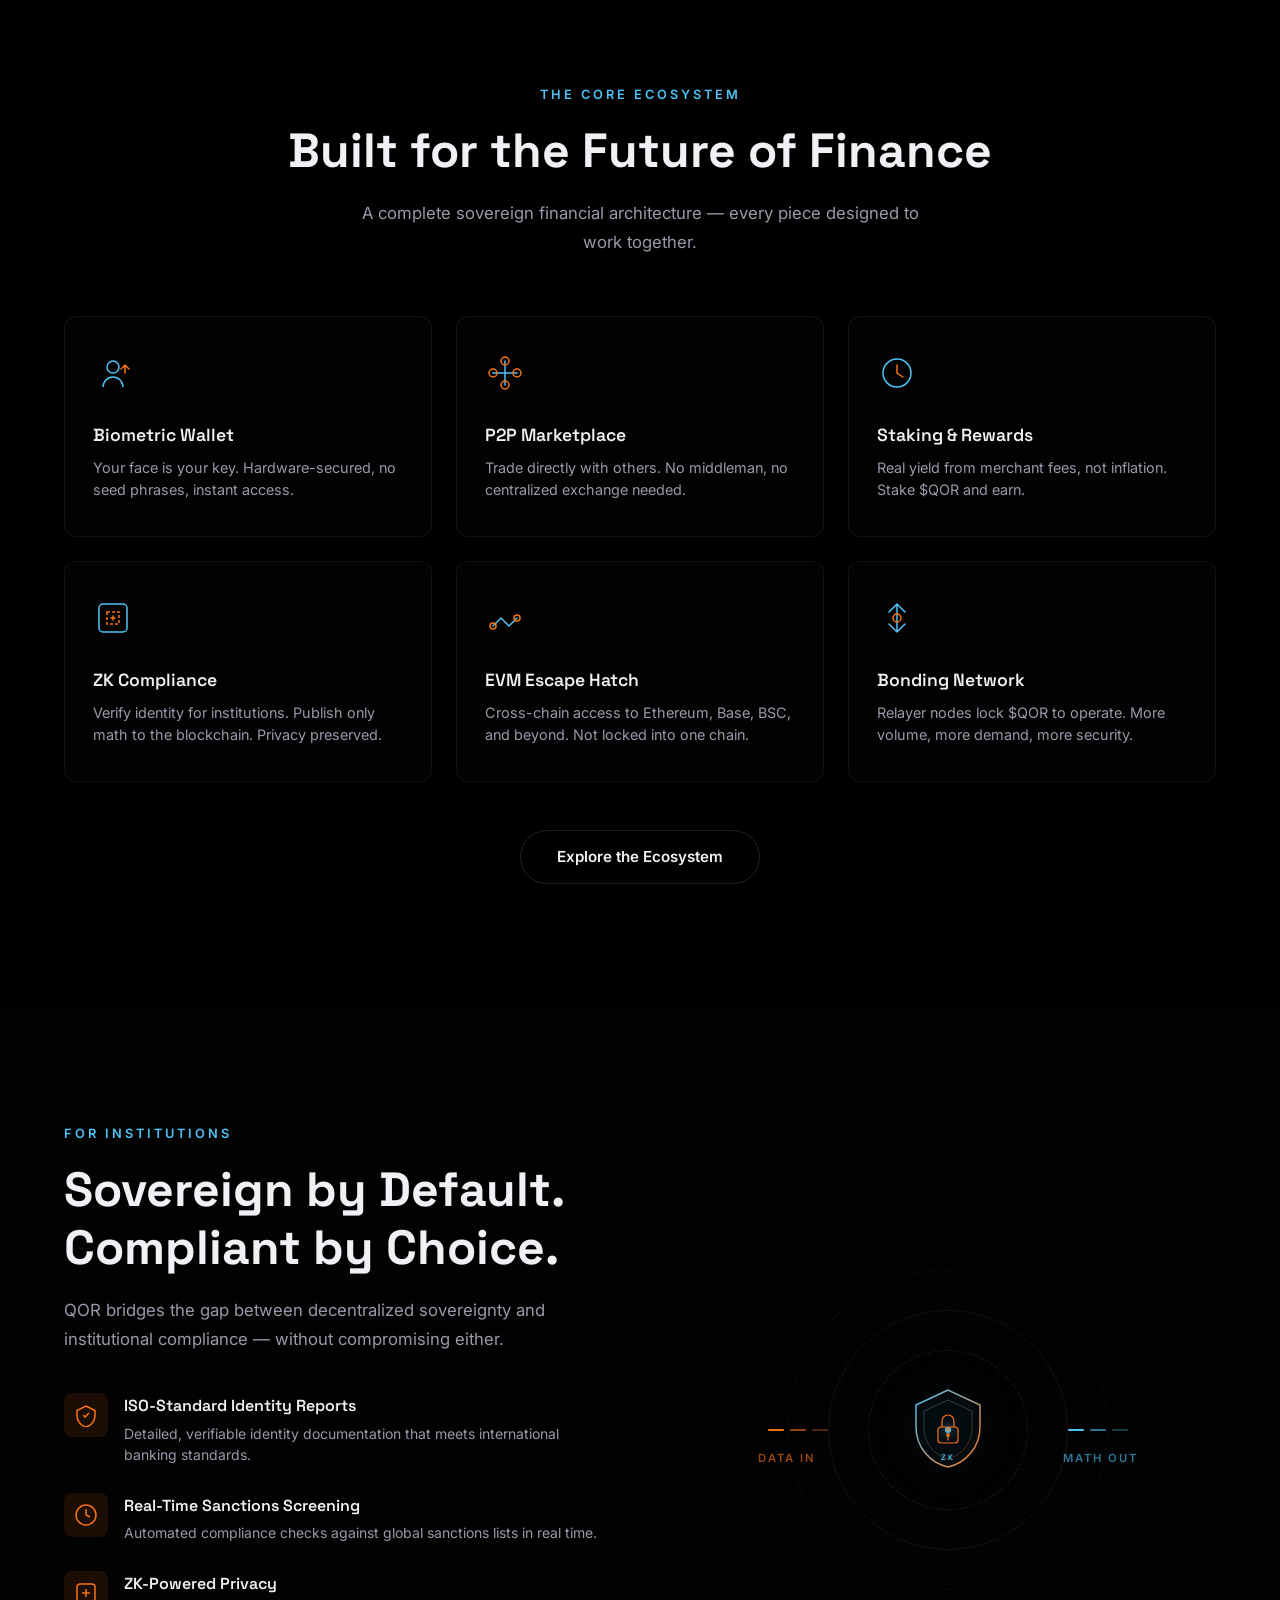
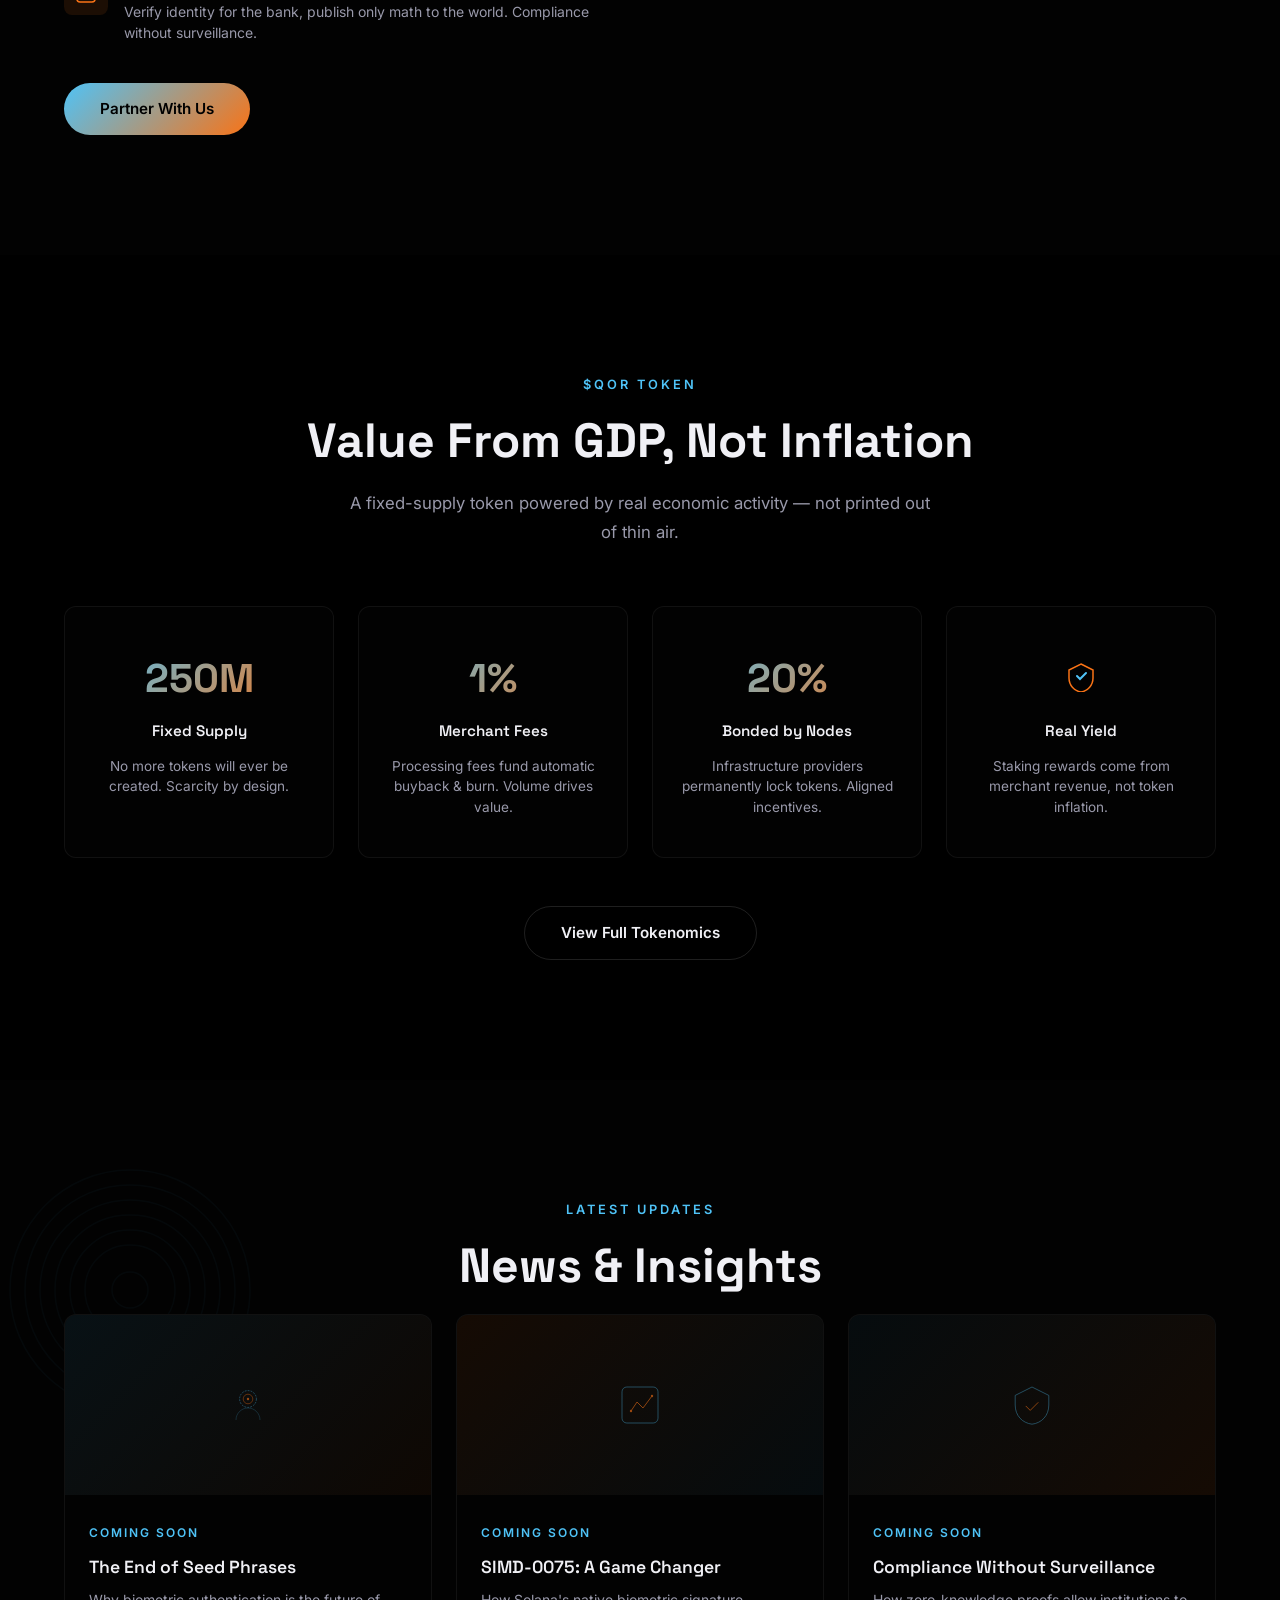
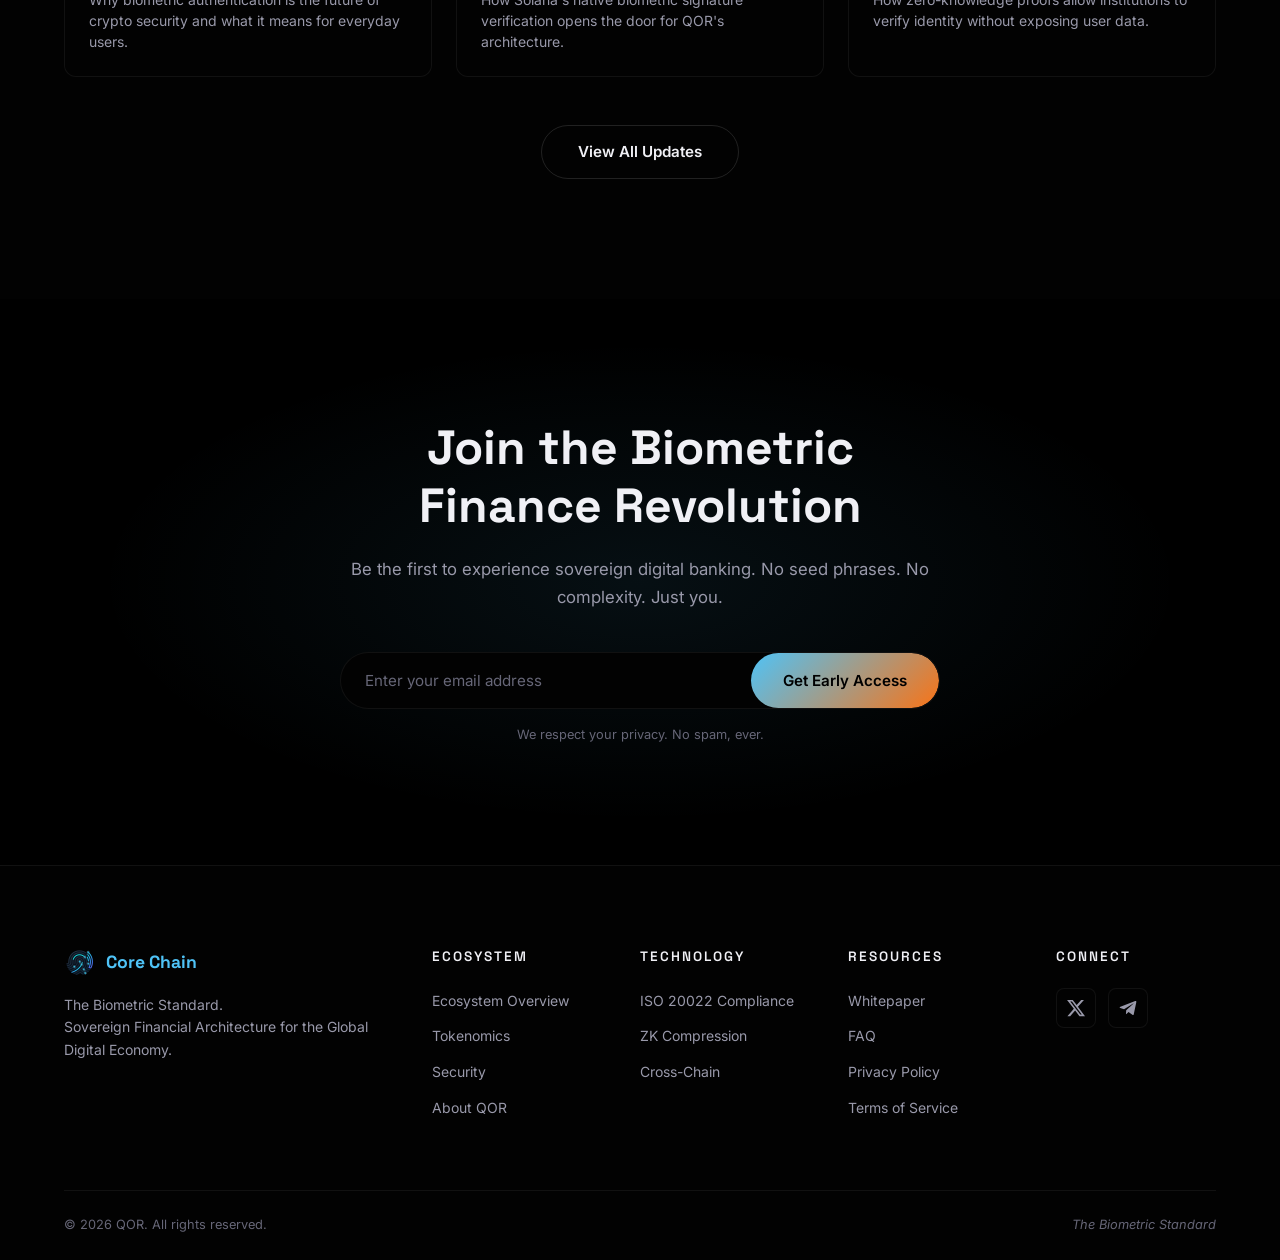
==== commit ebb9baa3: "Phase 8: AI Chatbot Frontend Widget (js/chatbot.js): - Floating chat bubble (bottom-right) on all 11" ====
--- a/index.html
+++ b/index.html
@@ -661,5 +661,6 @@
 
 
   <script src="js/script.js"></script>
+  <script src="js/chatbot.js"></script>
 </body>
 </html>
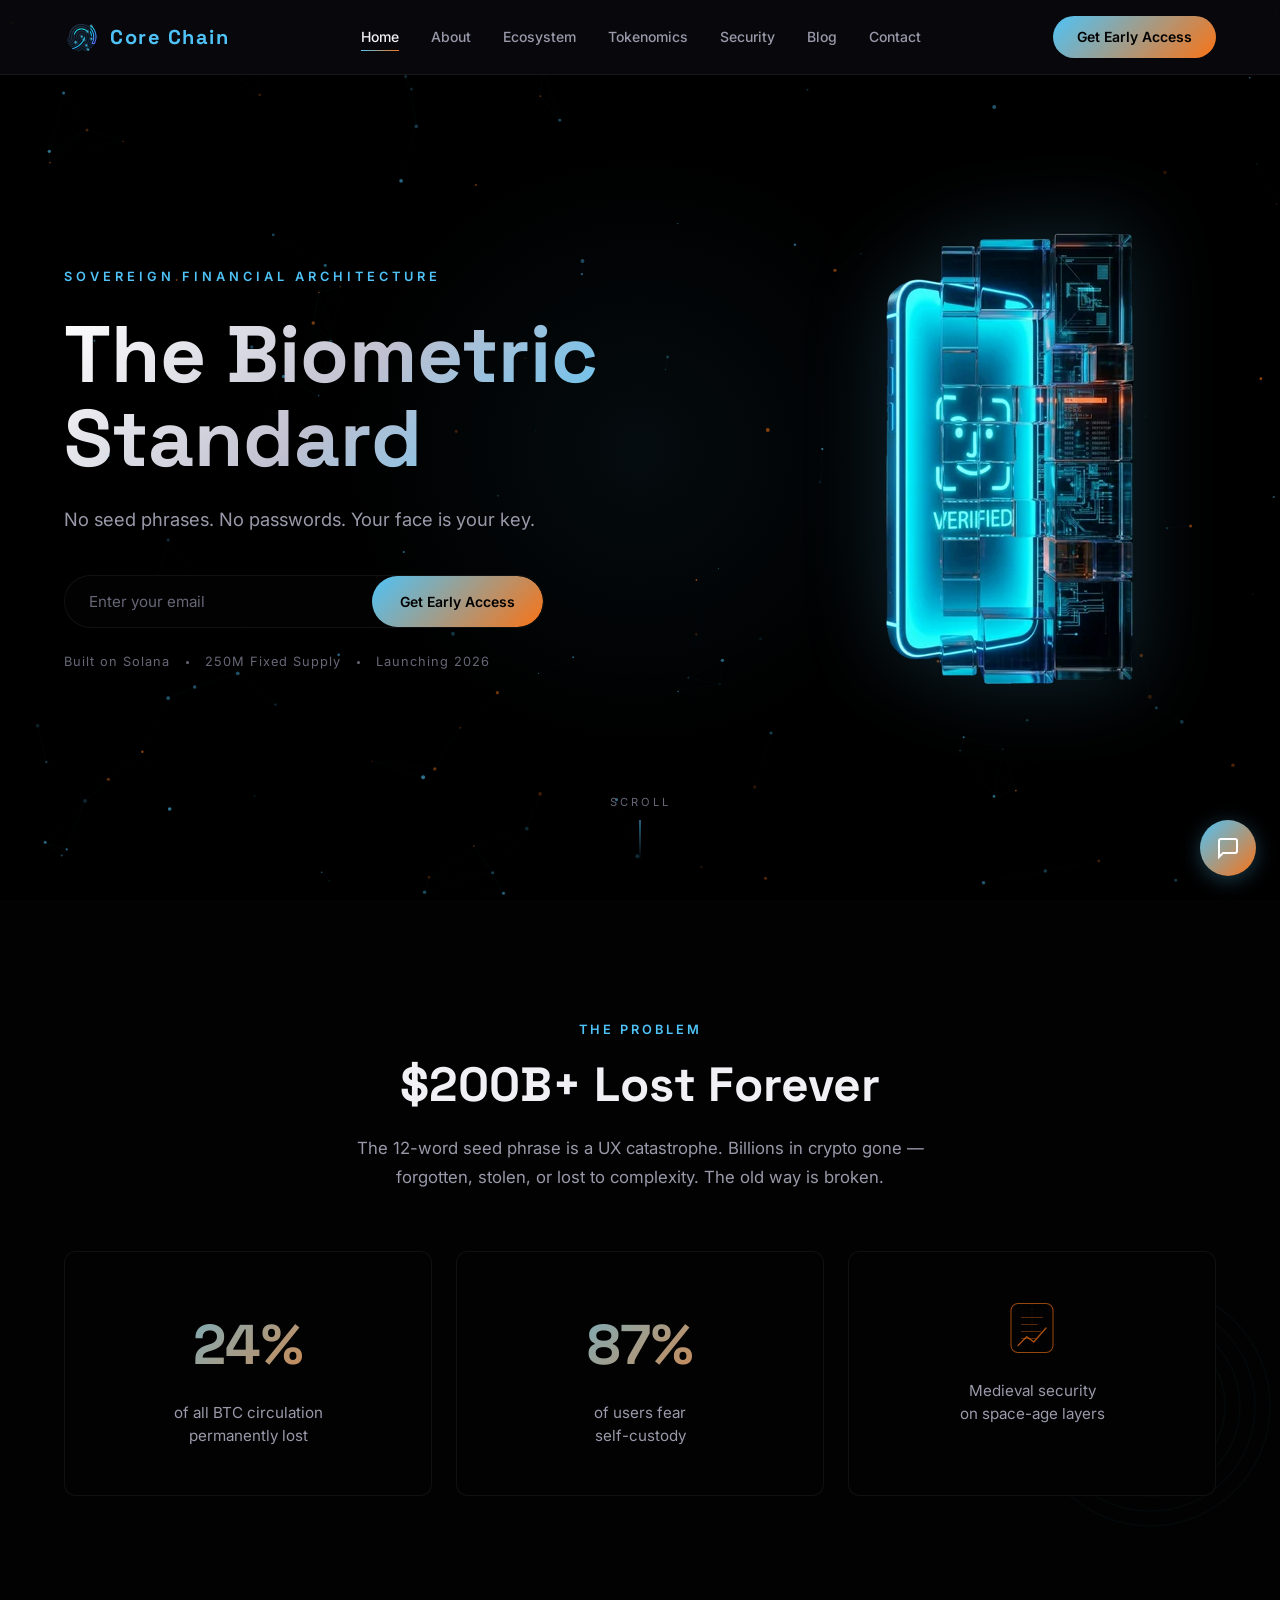
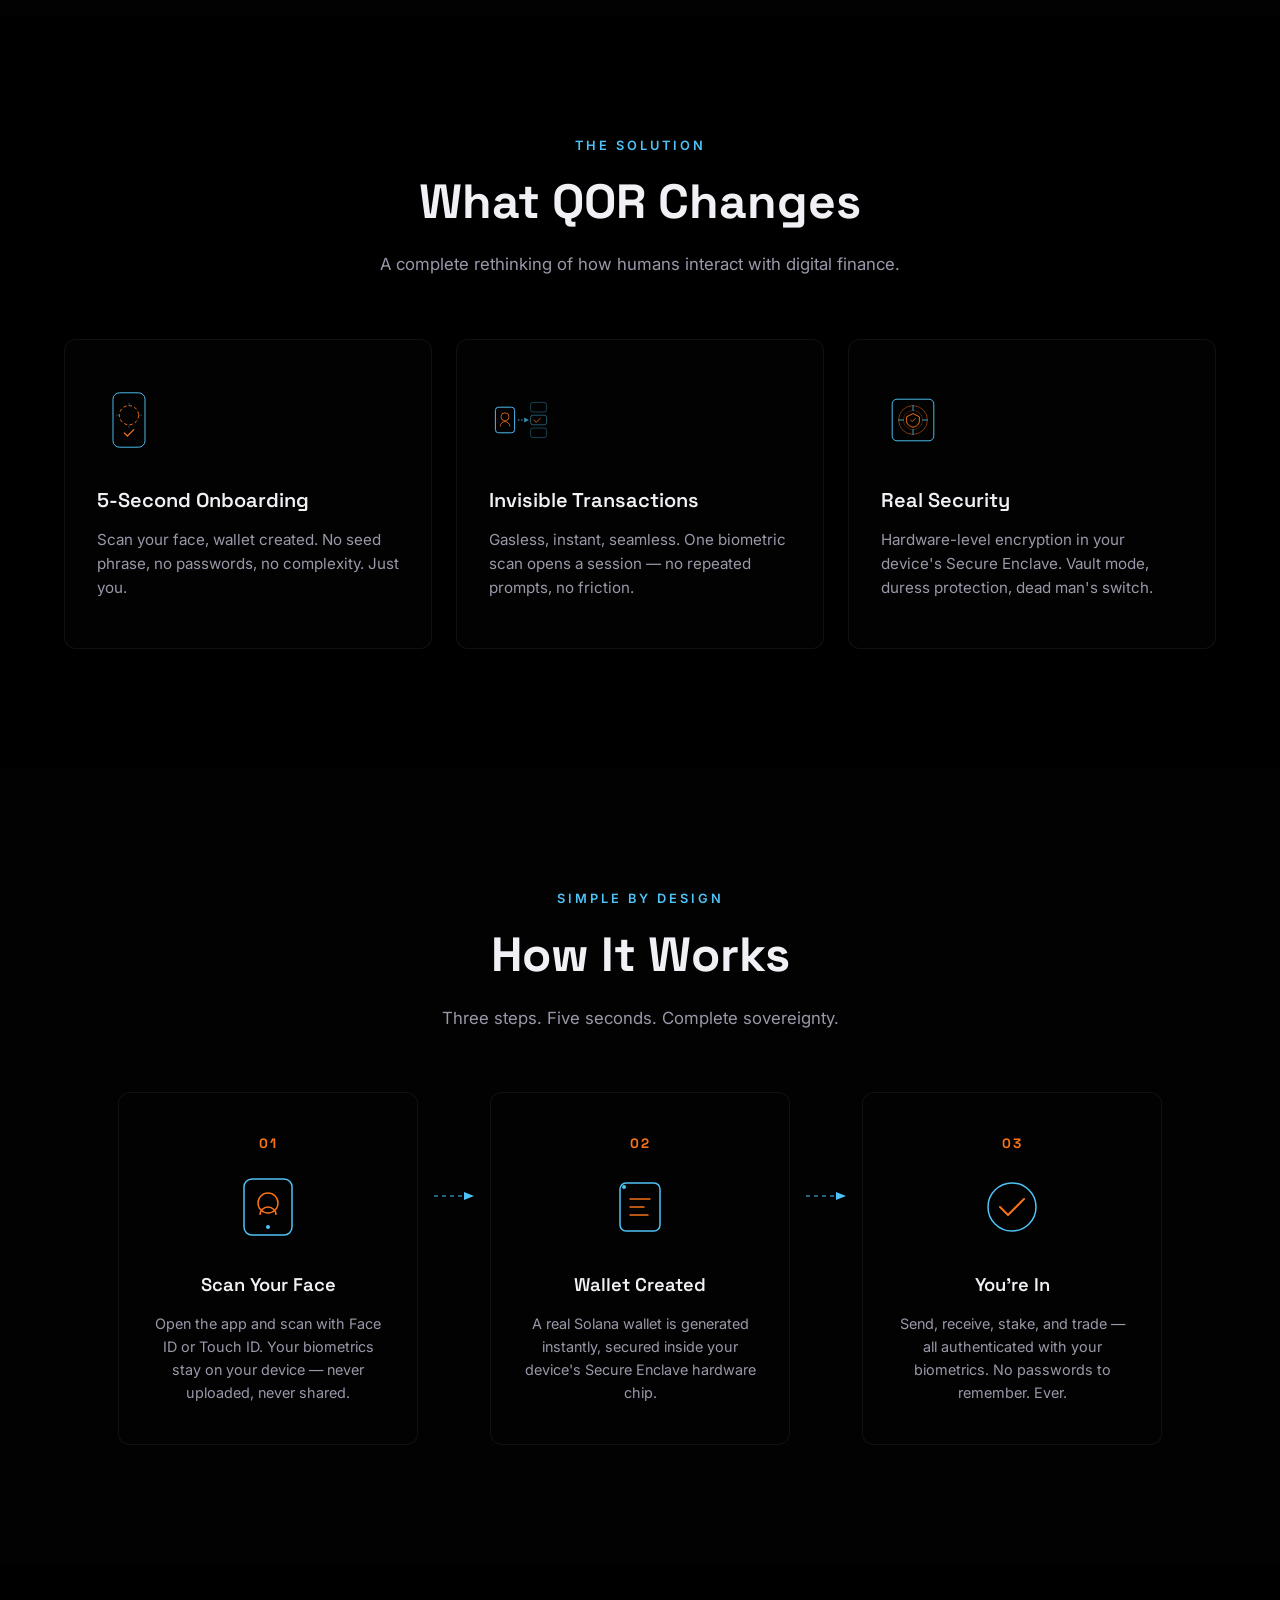
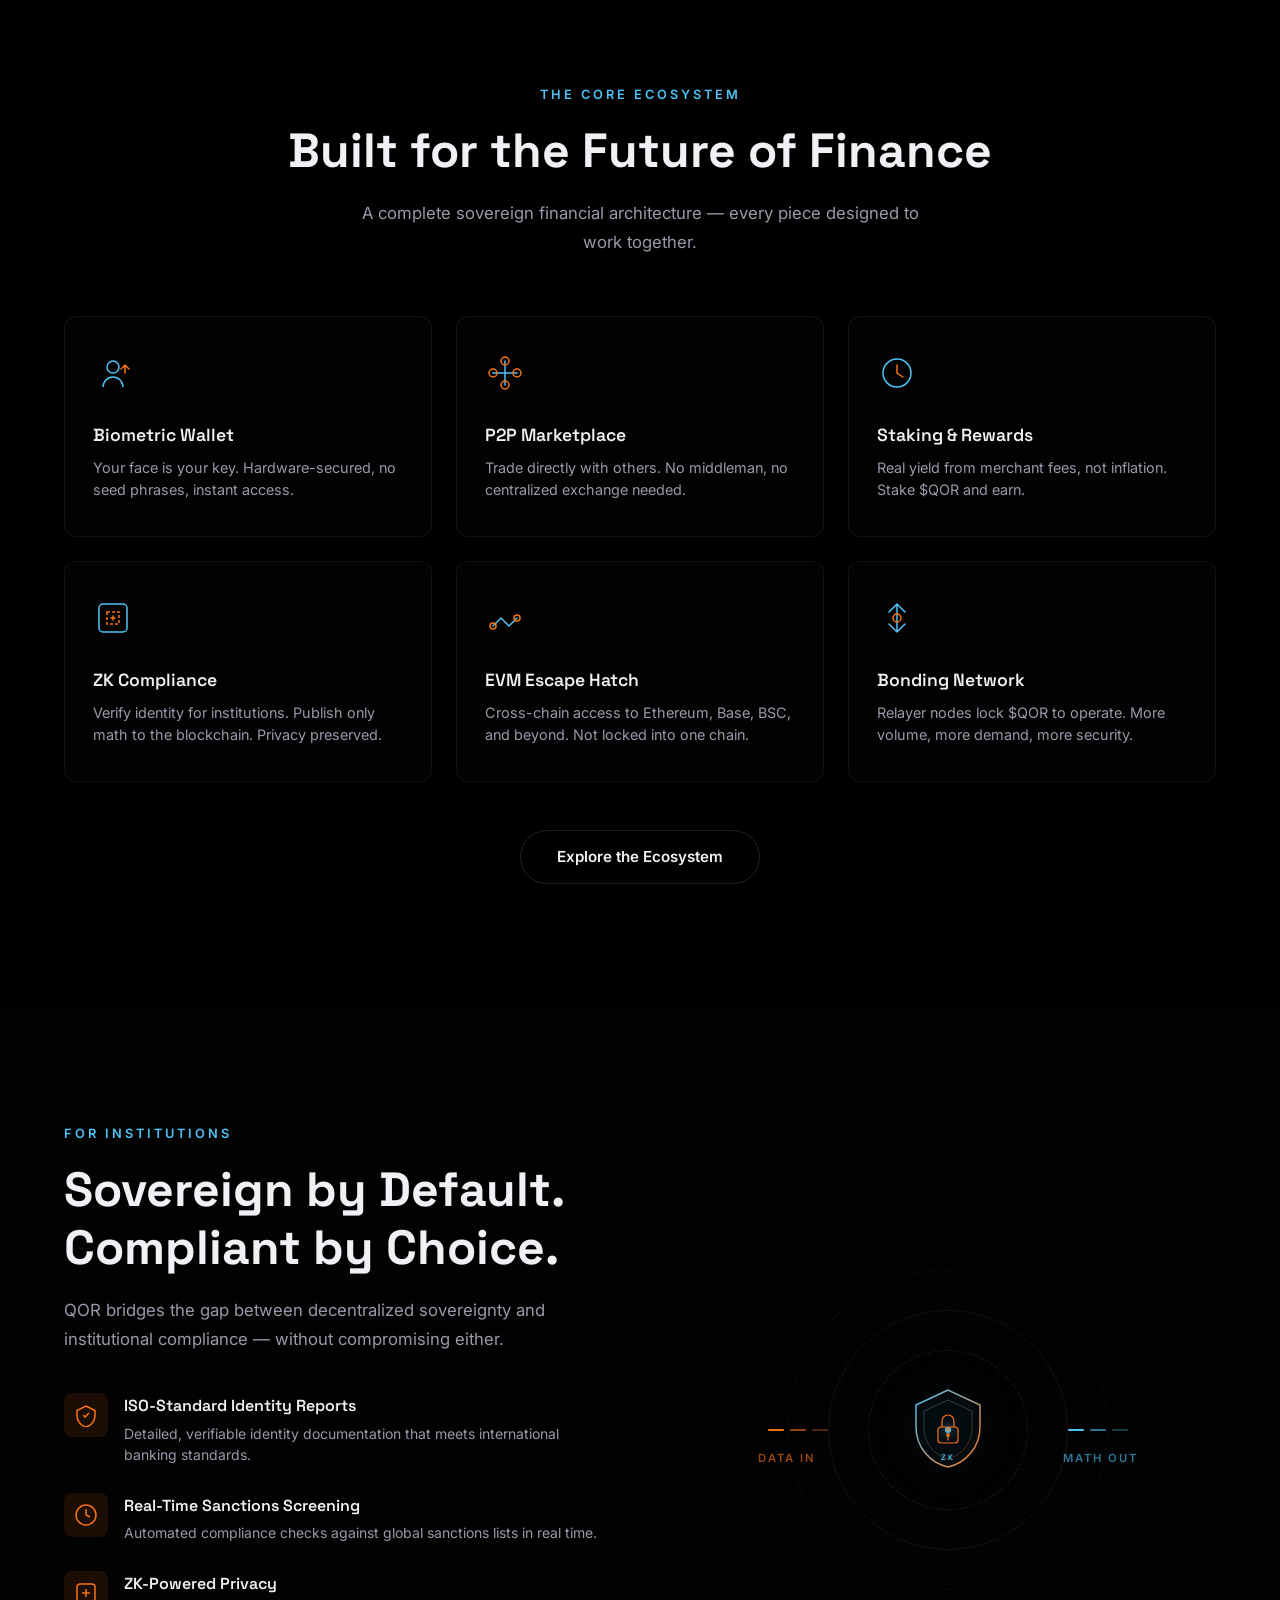
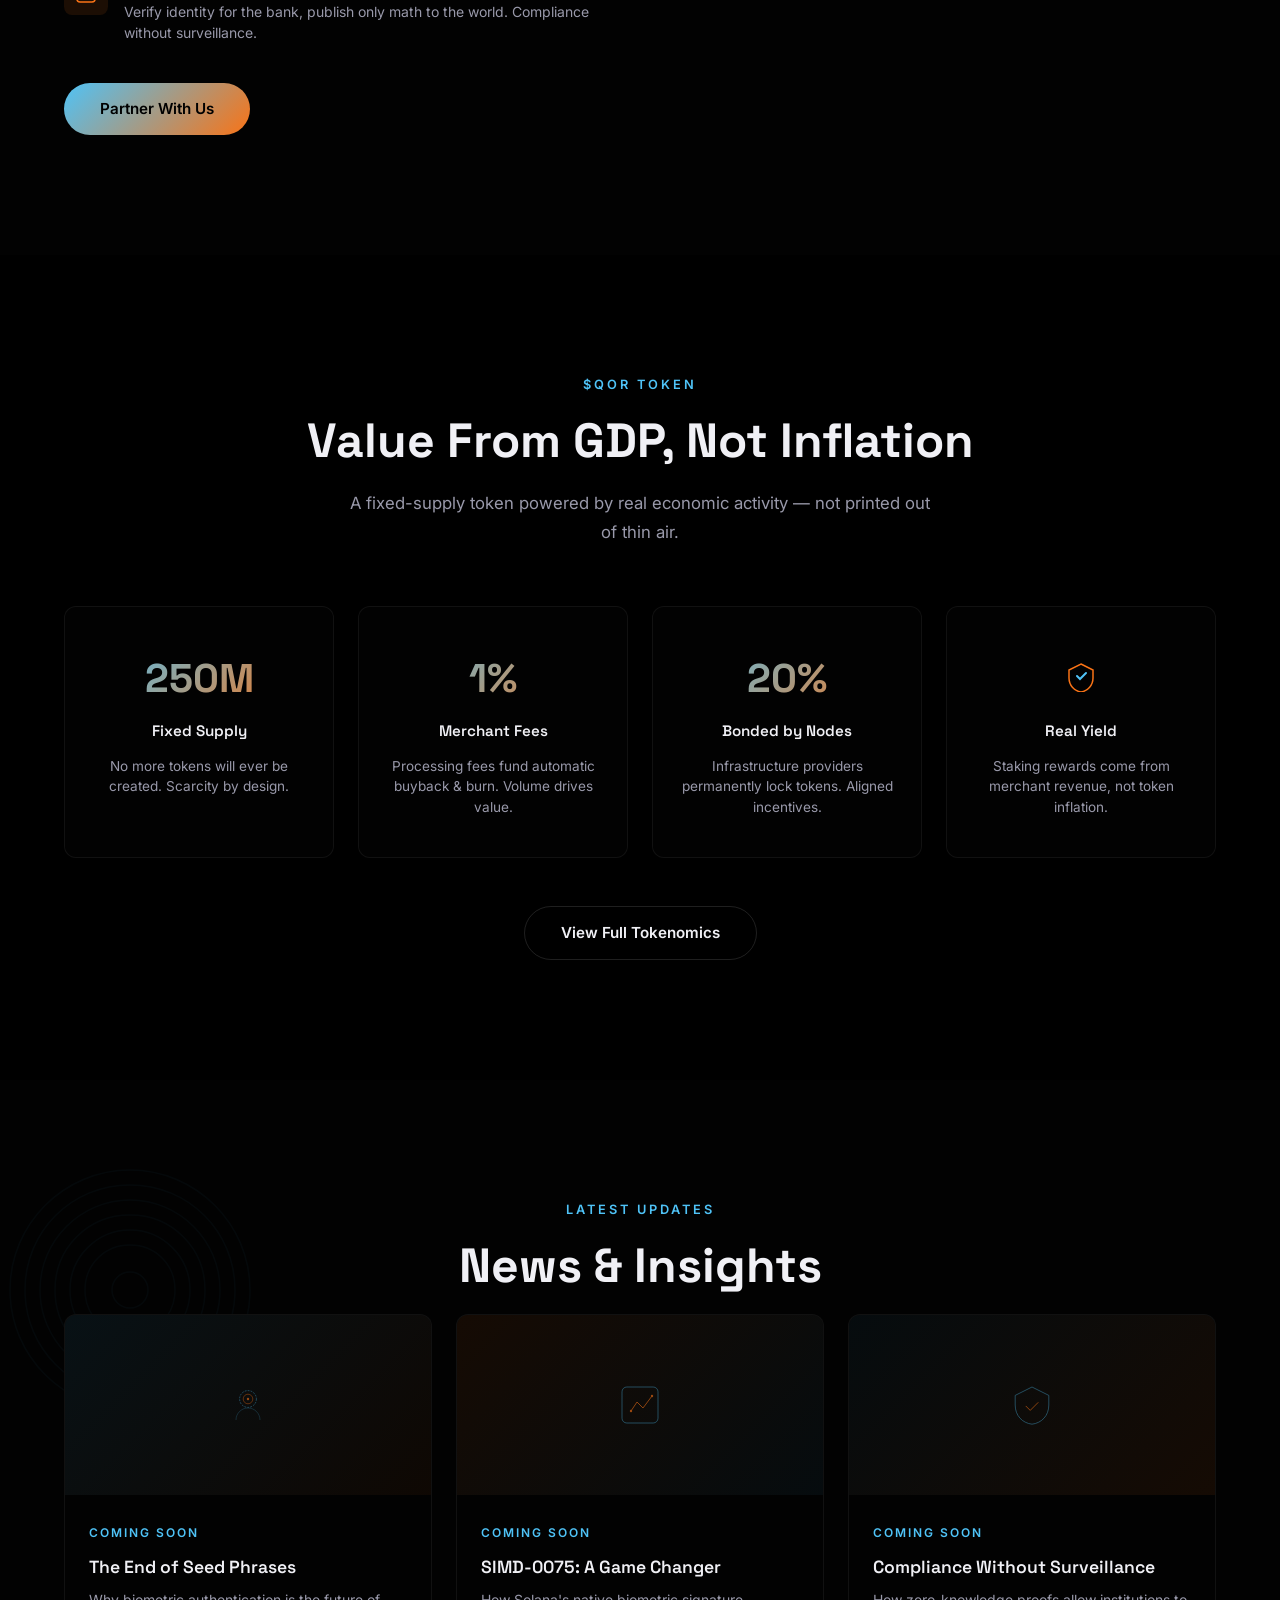
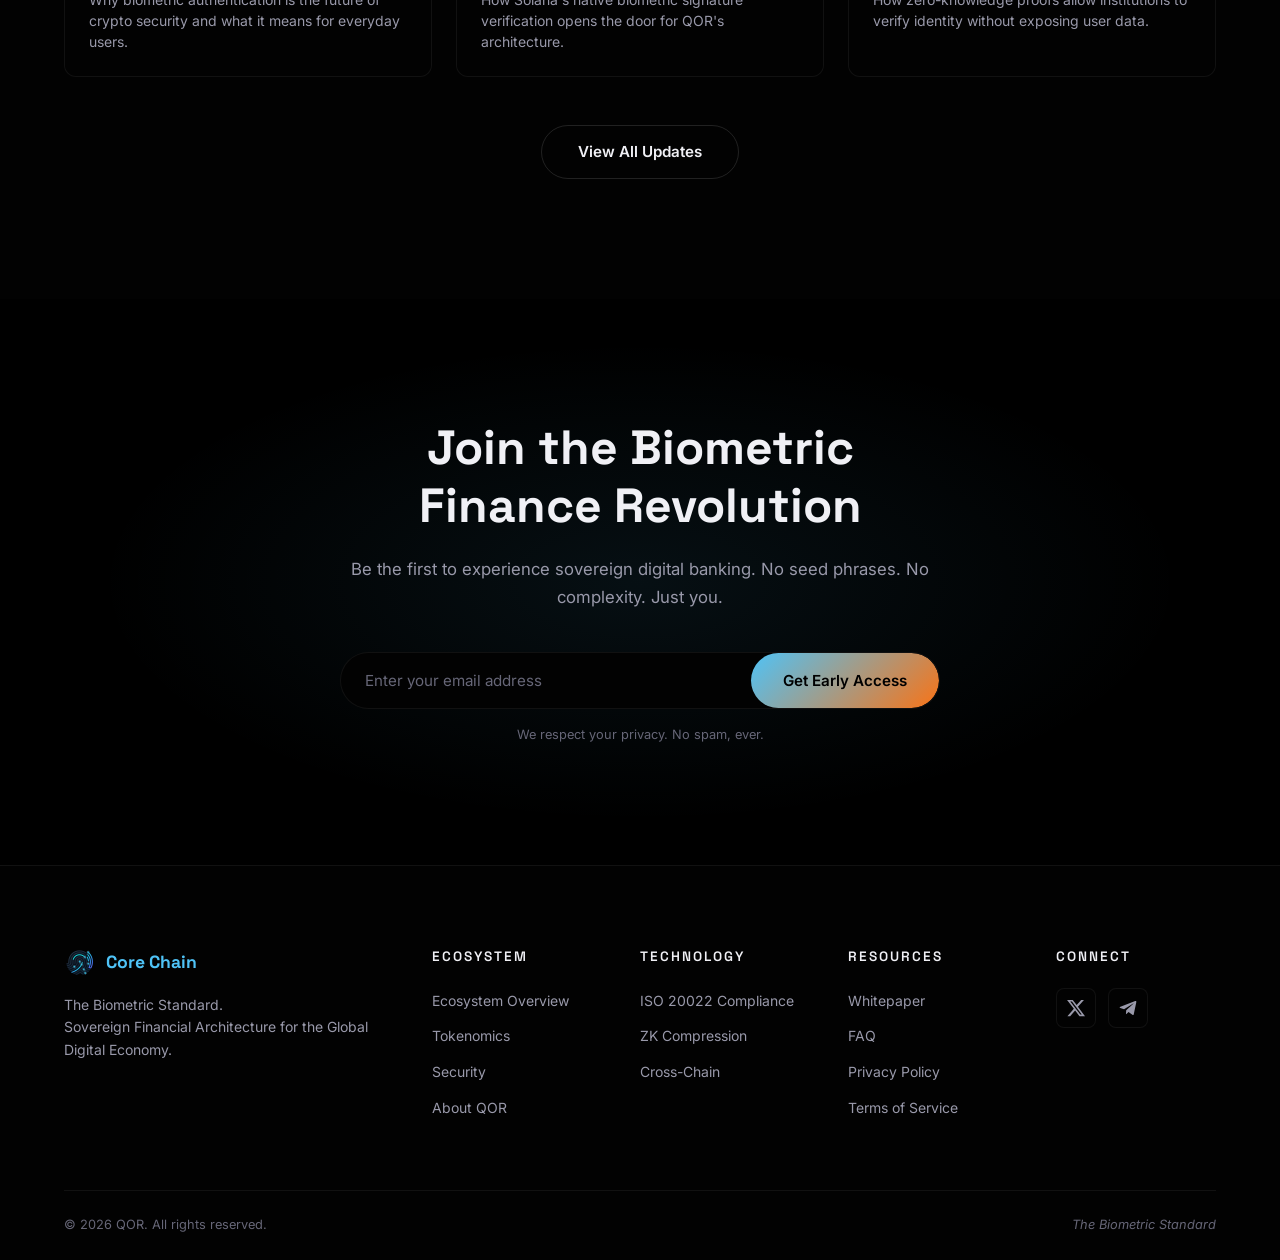
==== commit 6ab0894d: "Phase 9: Analytics Dashboard Frontend Tracker (js/tracker.js): - Lightweight page view tracking on a" ====
--- a/index.html
+++ b/index.html
@@ -660,6 +660,7 @@
   </footer>
 
 
+  <script src="js/tracker.js"></script>
   <script src="js/script.js"></script>
   <script src="js/chatbot.js"></script>
 </body>
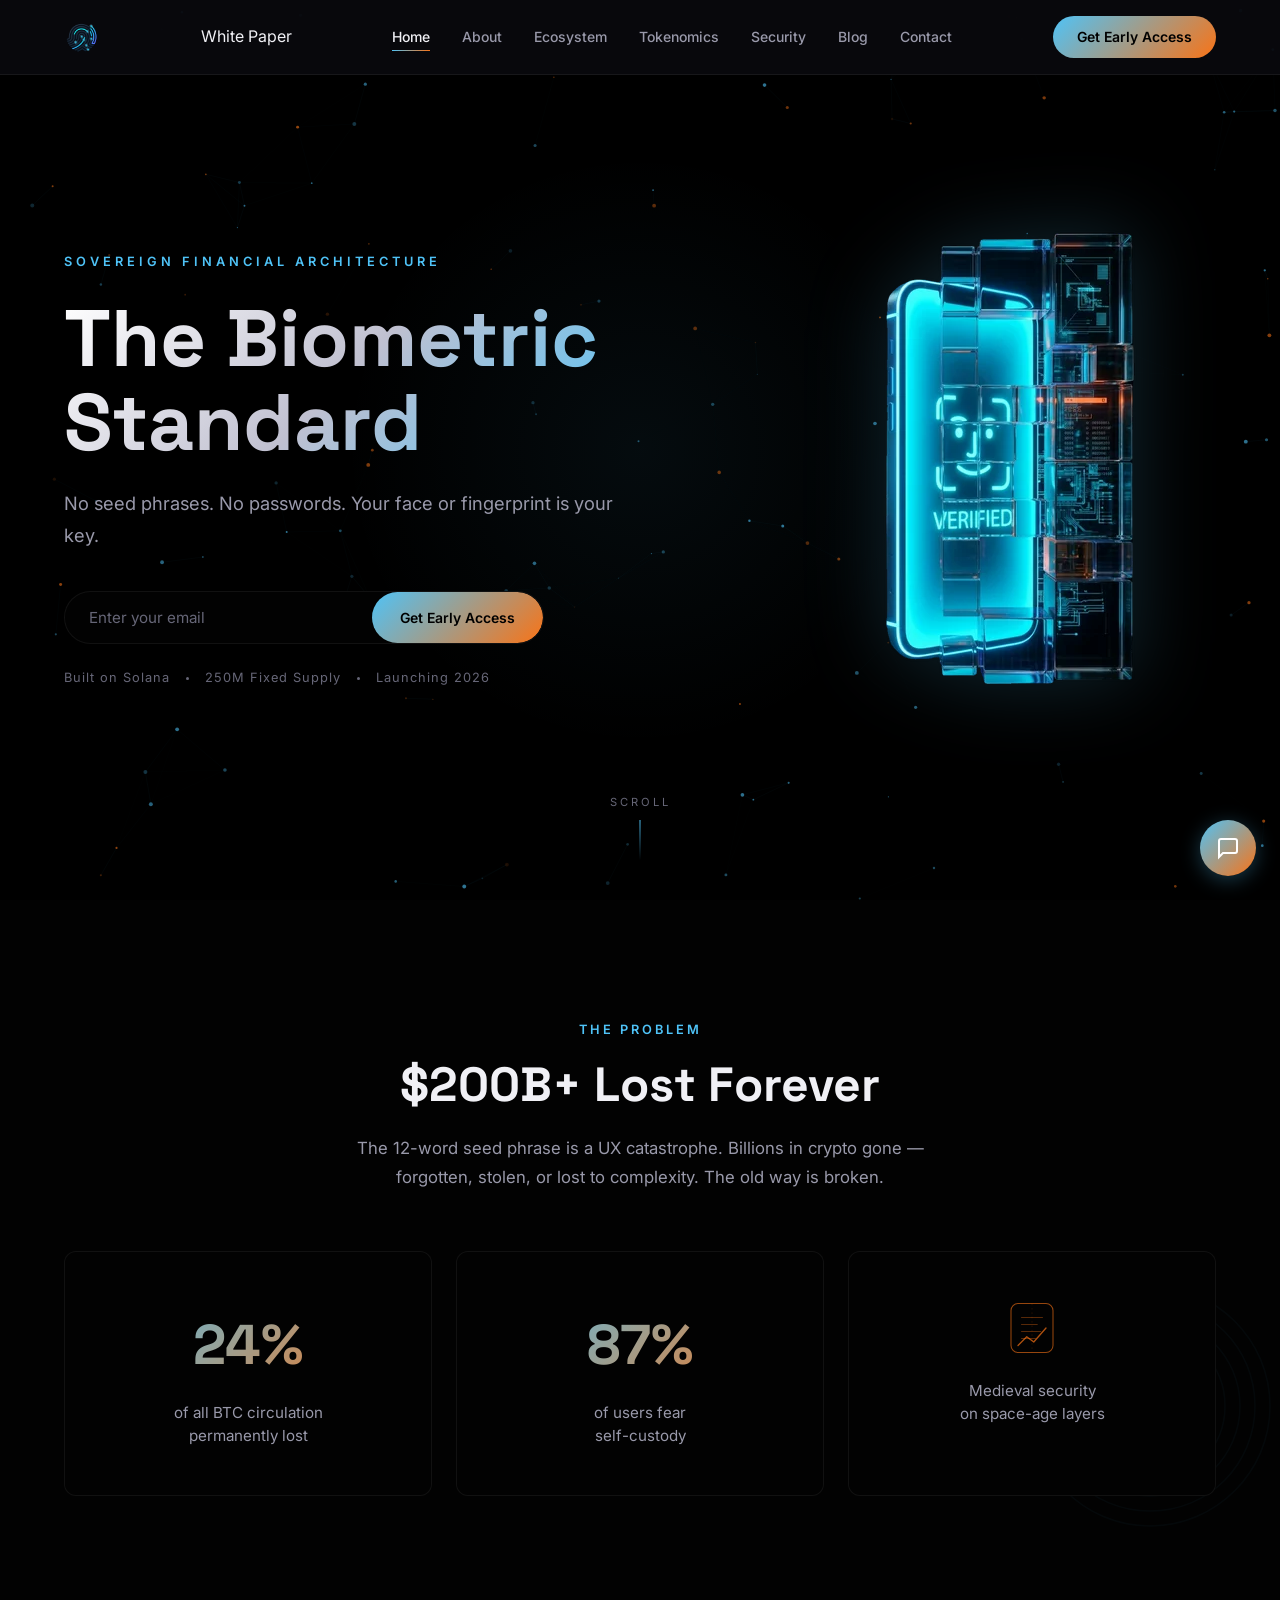
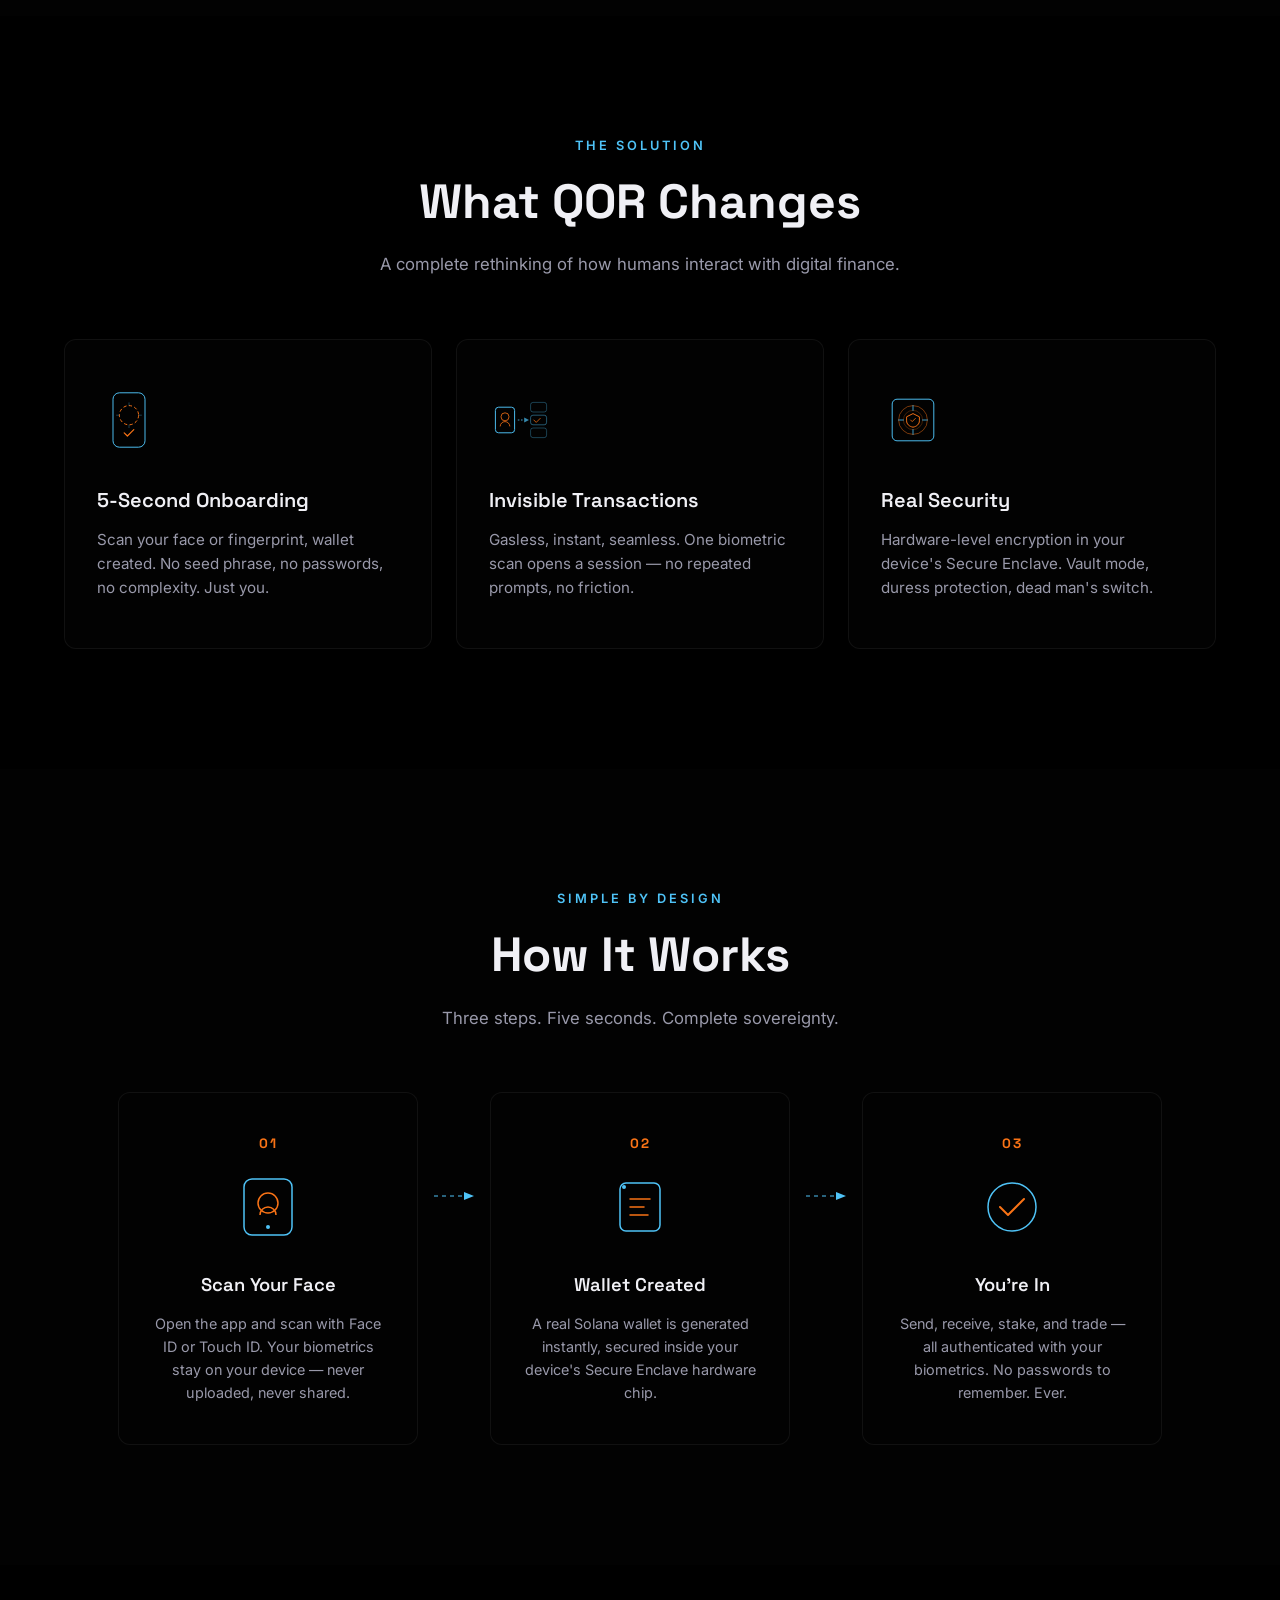
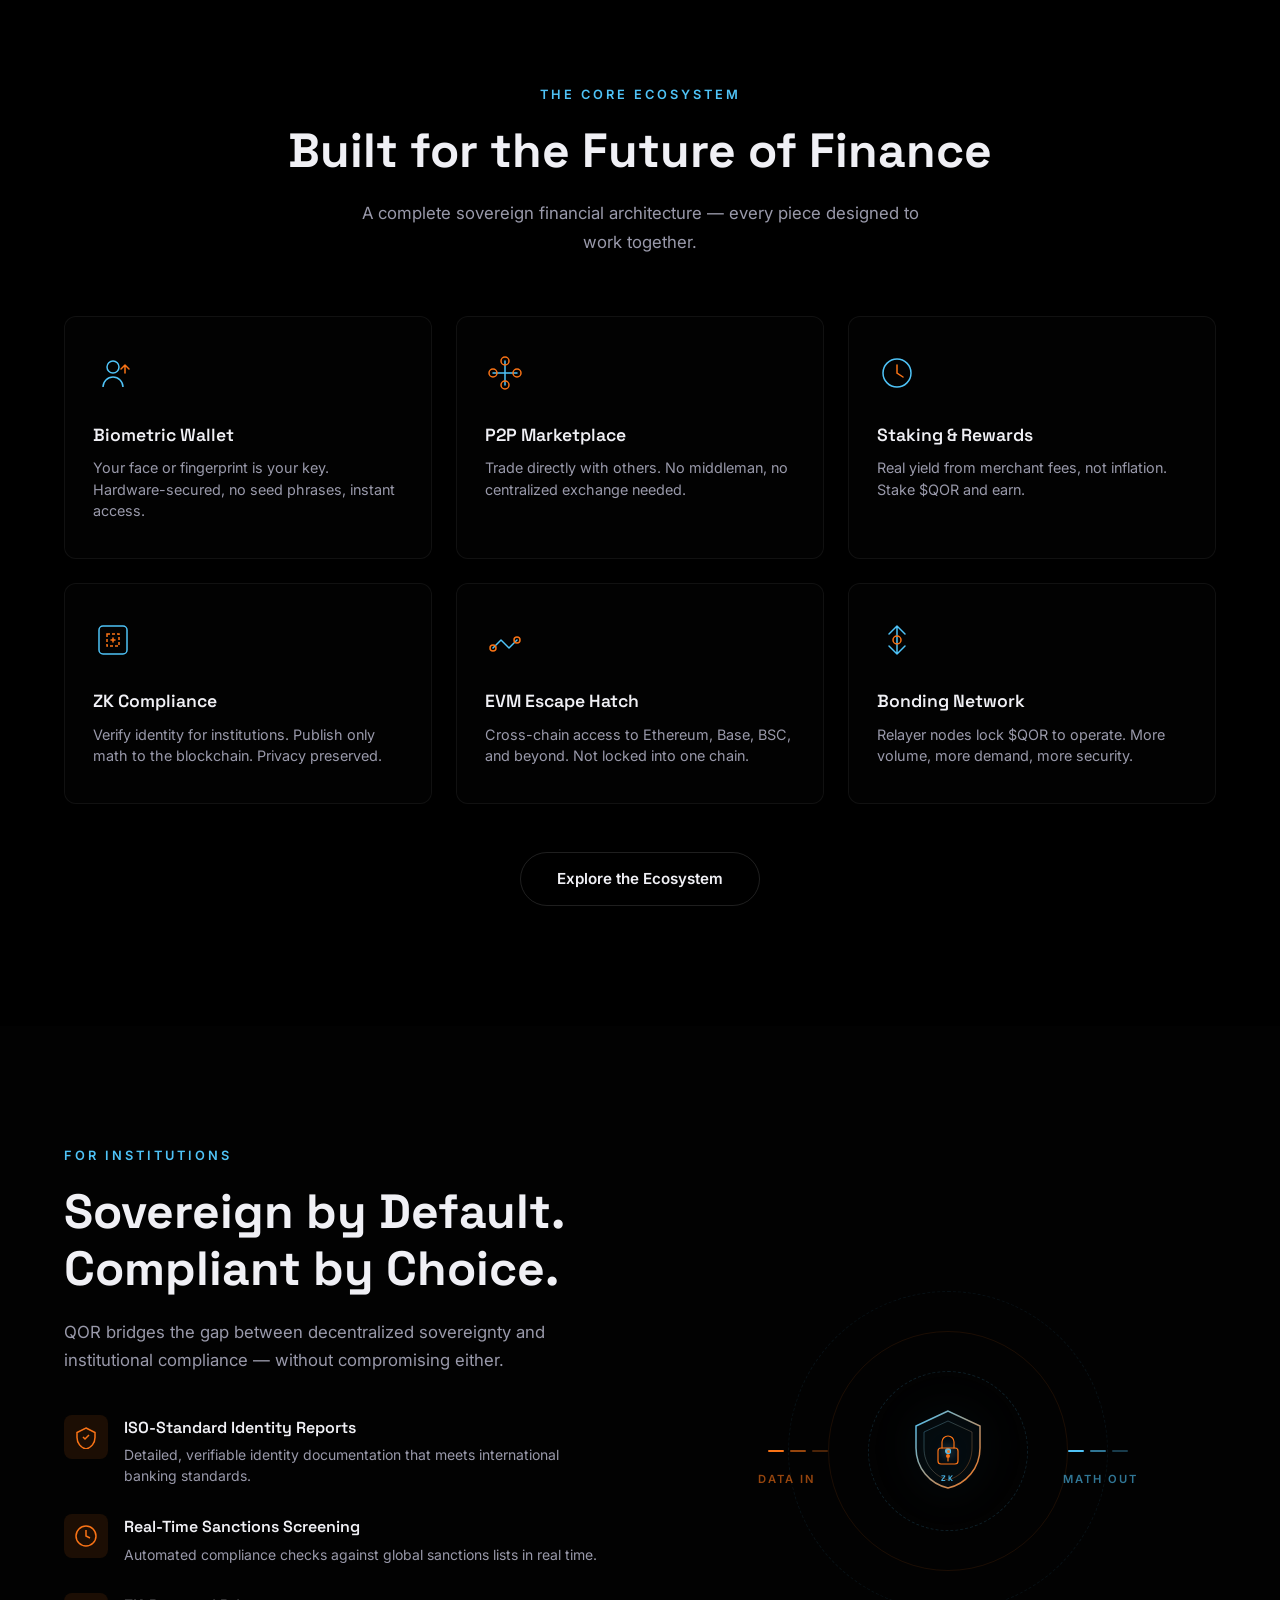
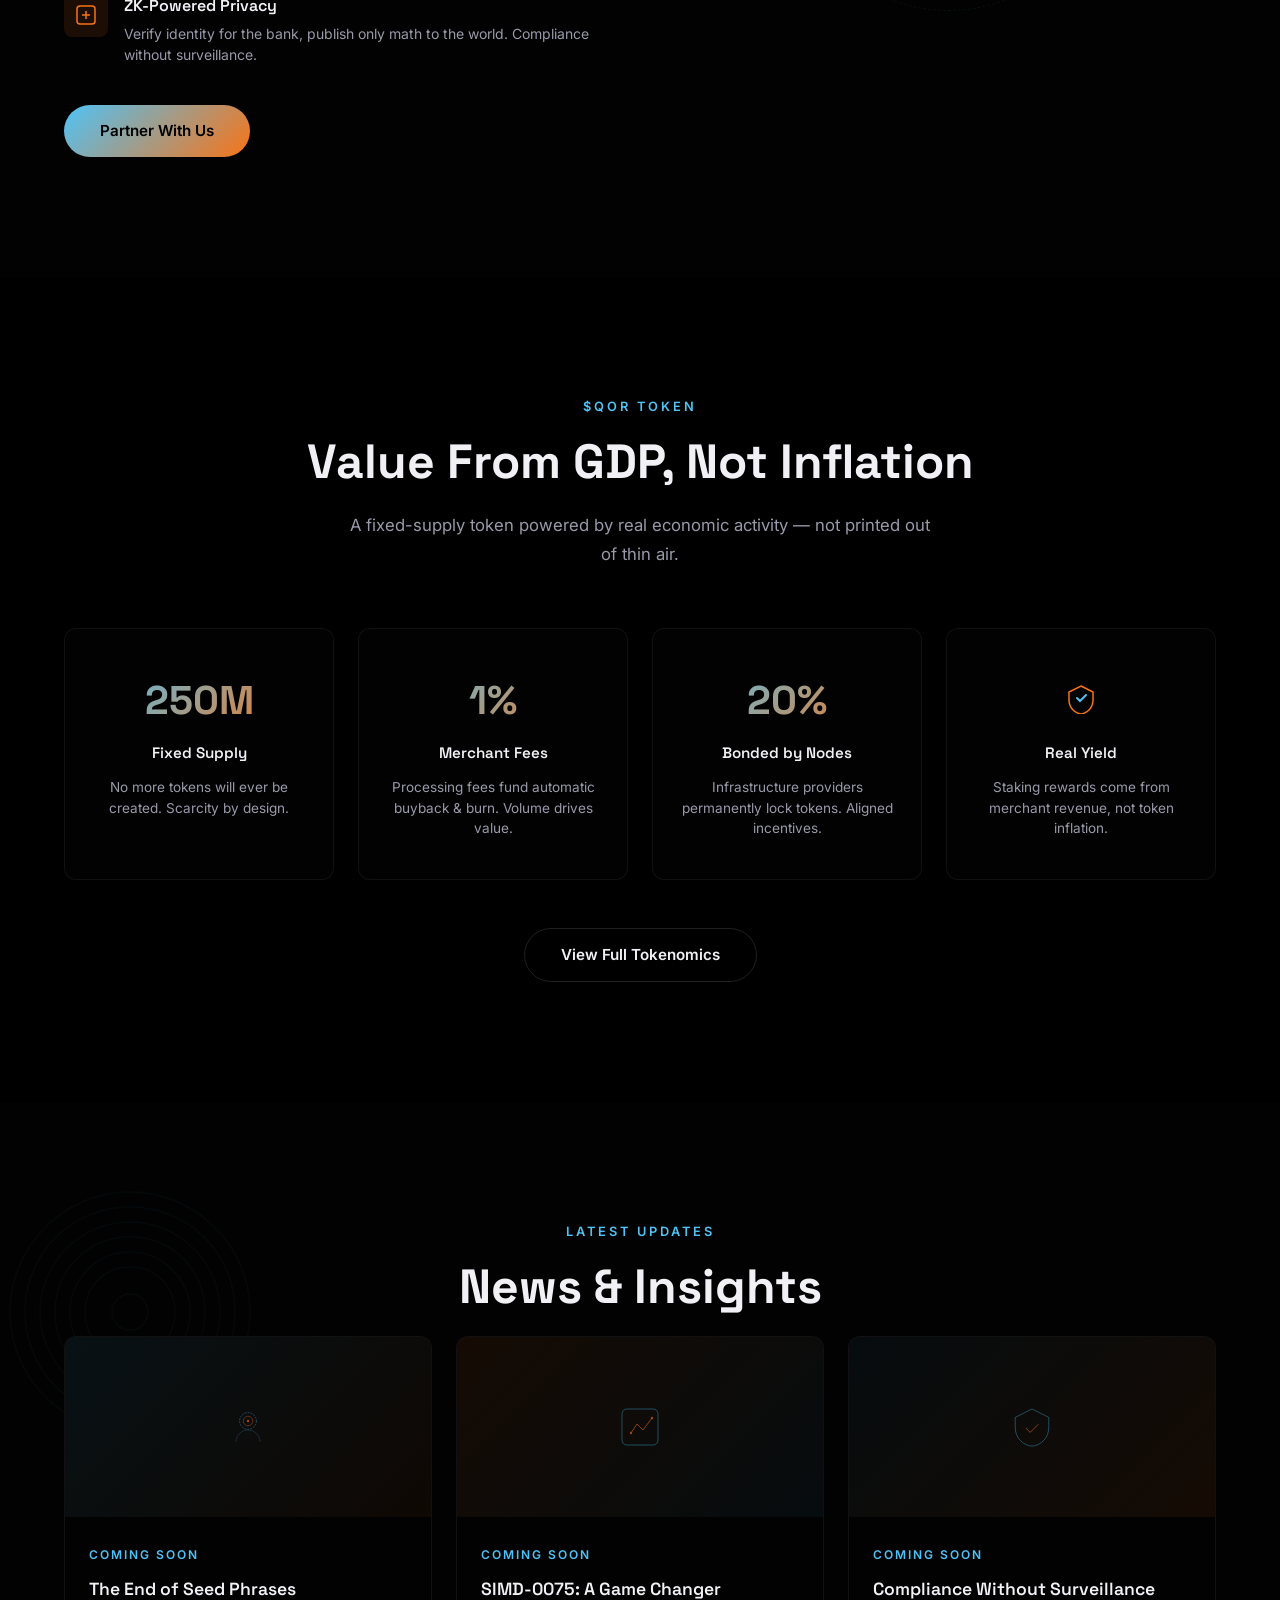
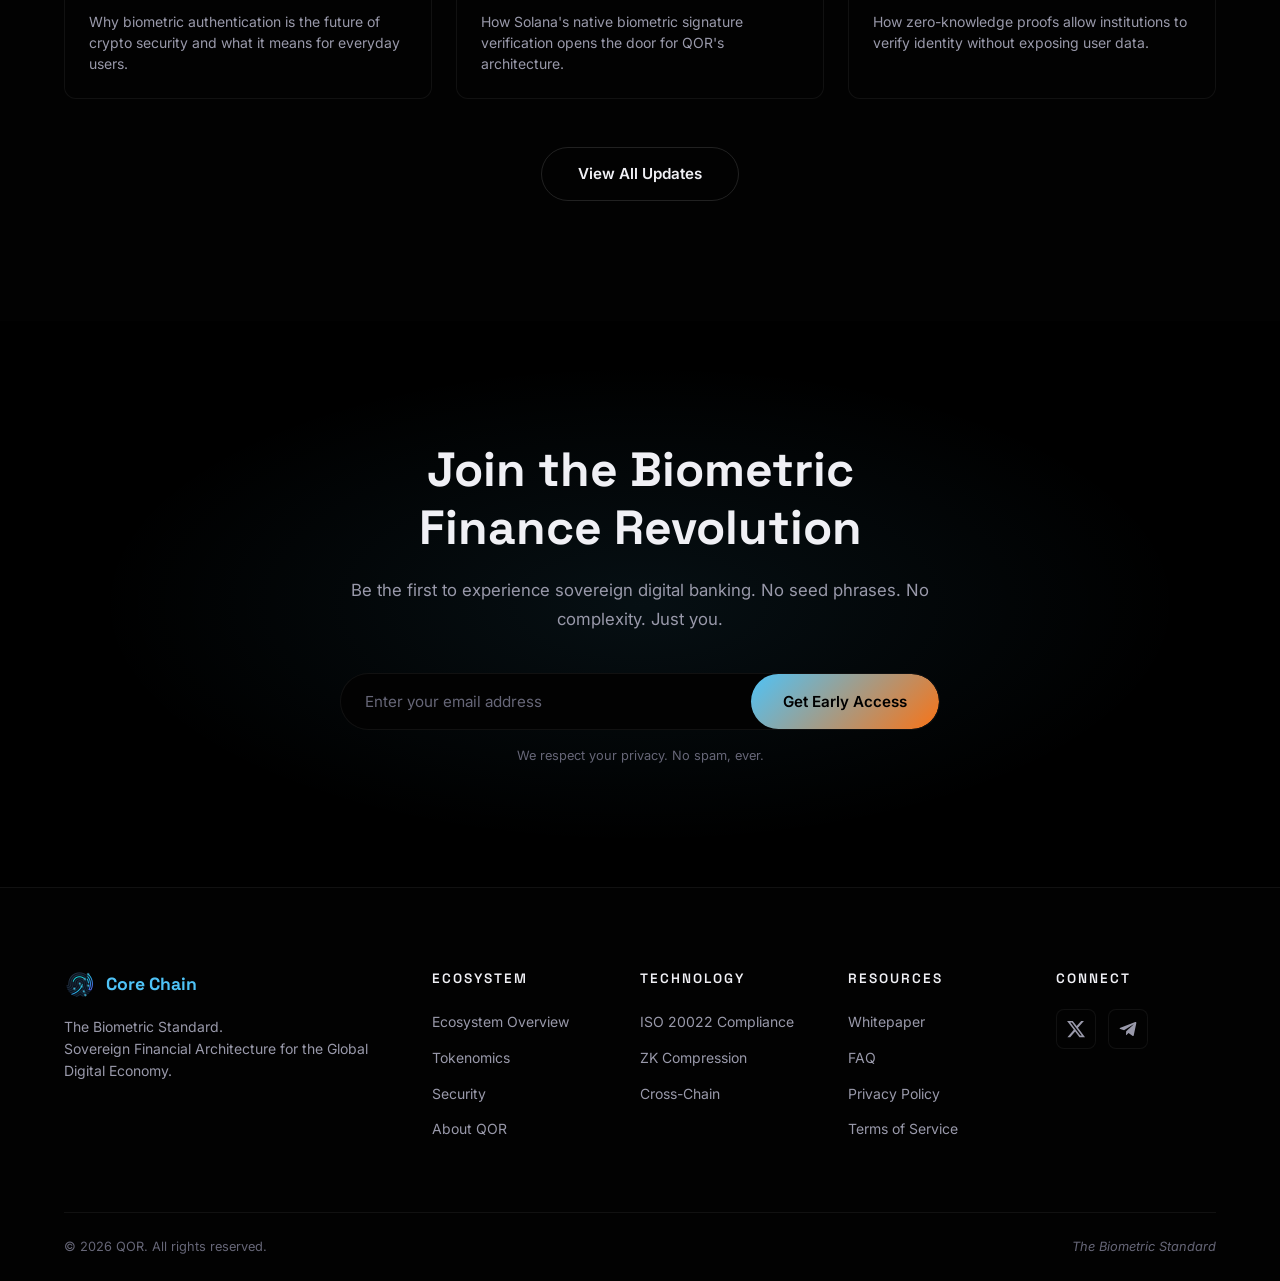
==== commit db6987cd: "Fix whitepaper links: point to PDF instead of missing whitepaper.html All nav links across 13 pages " ====
--- a/index.html
+++ b/index.html
@@ -3,9 +3,9 @@
 <head>
   <meta charset="UTF-8">
   <meta name="viewport" content="width=device-width, initial-scale=1.0">
-  <meta name="description" content="QOR — The Biometric Standard. Sovereign digital banking powered by biometric authentication. No seed phrases, no passwords. Your face is your key. Built on Solana.">
+  <meta name="description" content="QOR — The Biometric Standard. Sovereign digital banking powered by biometric authentication. No seed phrases, no passwords. Your face or fingerprint is your key. Built on Solana.">
   <meta property="og:title" content="QOR — The Biometric Standard">
-  <meta property="og:description" content="Sovereign digital banking powered by biometric authentication. No seed phrases, no passwords. Your face is your key.">
+  <meta property="og:description" content="Sovereign digital banking powered by biometric authentication. No seed phrases, no passwords. Your face or fingerprint is your key.">
   <meta property="og:type" content="website">
   <meta property="og:image" content="assets/images/qor-logo.png">
   <meta name="twitter:card" content="summary_large_image">
@@ -23,8 +23,8 @@
     <div class="nav-container">
       <a href="index.html" class="nav-logo">
         <img src="assets/images/qor-logo.png" alt="QOR" class="logo-img">
-        <span class="logo-text">Core Chain</span>
       </a>
+      <a href="Whitepaper%20QOR.pdf" target="_blank" class="nav-whitepaper">White Paper</a>
 
       <ul class="nav-links" id="navLinks">
         <li><a href="index.html" class="active">Home</a></li>
@@ -49,6 +49,7 @@
   <!-- ===== MOBILE MENU ===== -->
   <div class="mobile-menu" id="mobileMenu">
     <ul class="mobile-links">
+      <li><a href="Whitepaper%20QOR.pdf" target="_blank">White Paper</a></li>
       <li><a href="index.html" class="active">Home</a></li>
       <li><a href="about.html">About</a></li>
       <li><a href="ecosystem.html">Ecosystem</a></li>
@@ -68,7 +69,7 @@
       <div class="hero-content">
         <p class="hero-tag">Sovereign Financial Architecture</p>
         <h1 class="hero-title">The Biometric<br>Standard</h1>
-        <p class="hero-sub">No seed phrases. No passwords. Your face is your key.</p>
+        <p class="hero-sub">No seed phrases. No passwords. Your face or fingerprint is your key.</p>
         <form class="hero-form" id="heroForm">
           <input type="email" placeholder="Enter your email" required>
           <button type="submit">Get Early Access</button>
@@ -158,7 +159,7 @@
             </svg>
           </div>
           <h3>5-Second Onboarding</h3>
-          <p>Scan your face, wallet created. No seed phrase, no passwords, no complexity. Just you.</p>
+          <p>Scan your face or fingerprint, wallet created. No seed phrase, no passwords, no complexity. Just you.</p>
         </div>
 
         <div class="feature-card" data-aos>
@@ -291,7 +292,7 @@
             </svg>
           </div>
           <h3>Biometric Wallet</h3>
-          <p>Your face is your key. Hardware-secured, no seed phrases, instant access.</p>
+          <p>Your face or fingerprint is your key. Hardware-secured, no seed phrases, instant access.</p>
         </div>
 
         <div class="eco-card" data-aos>
